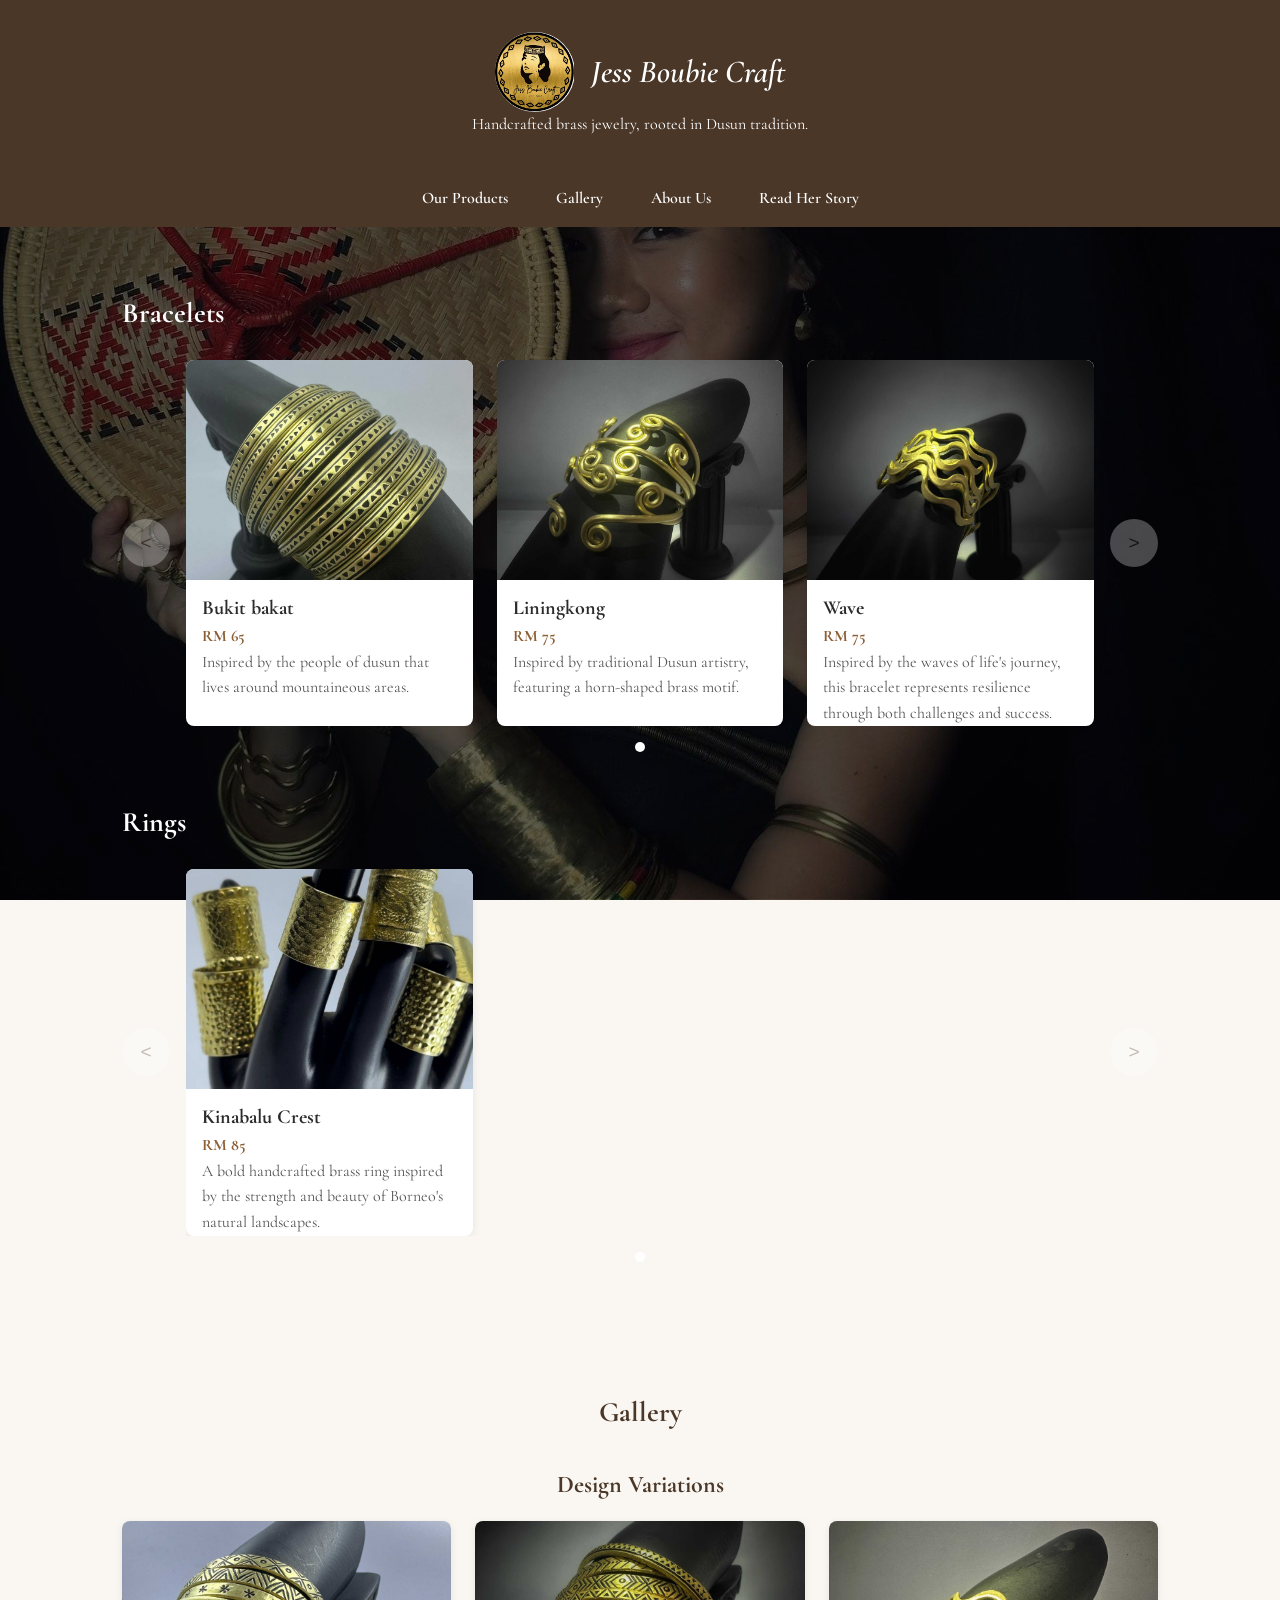
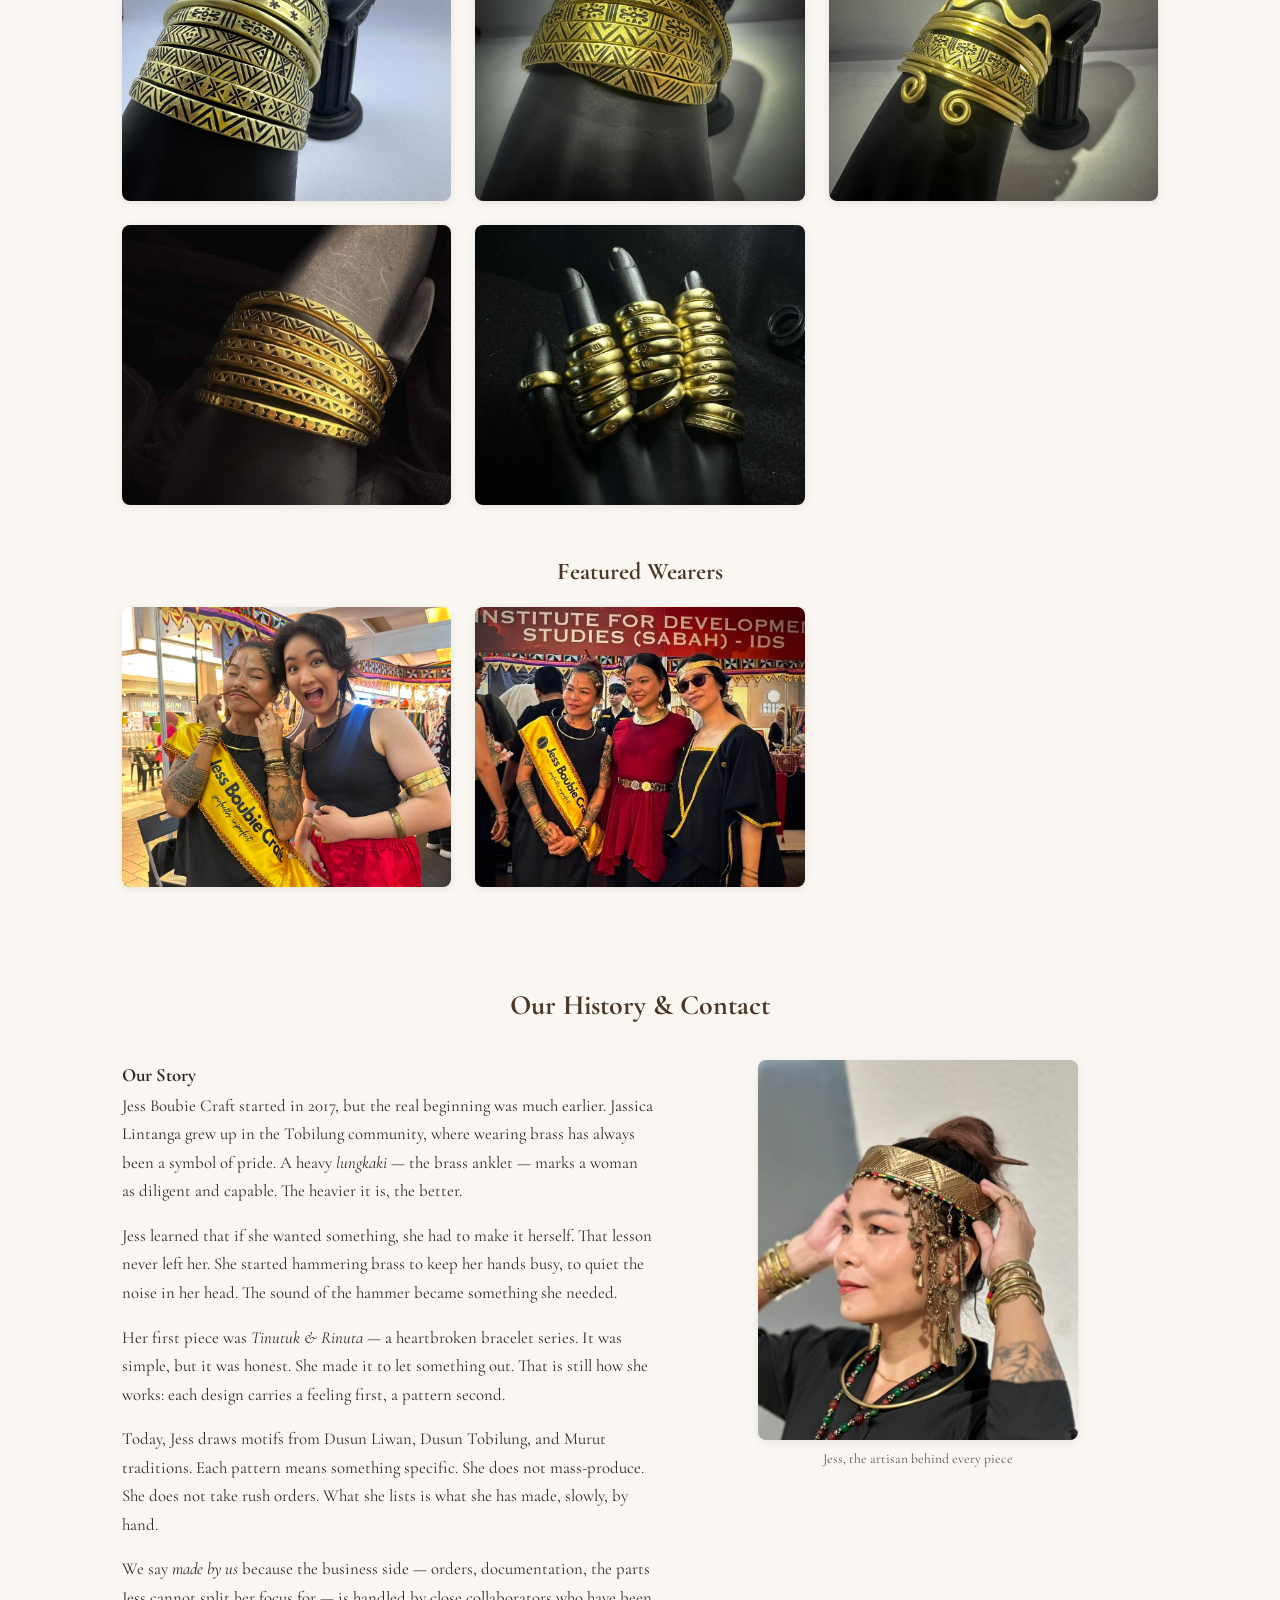
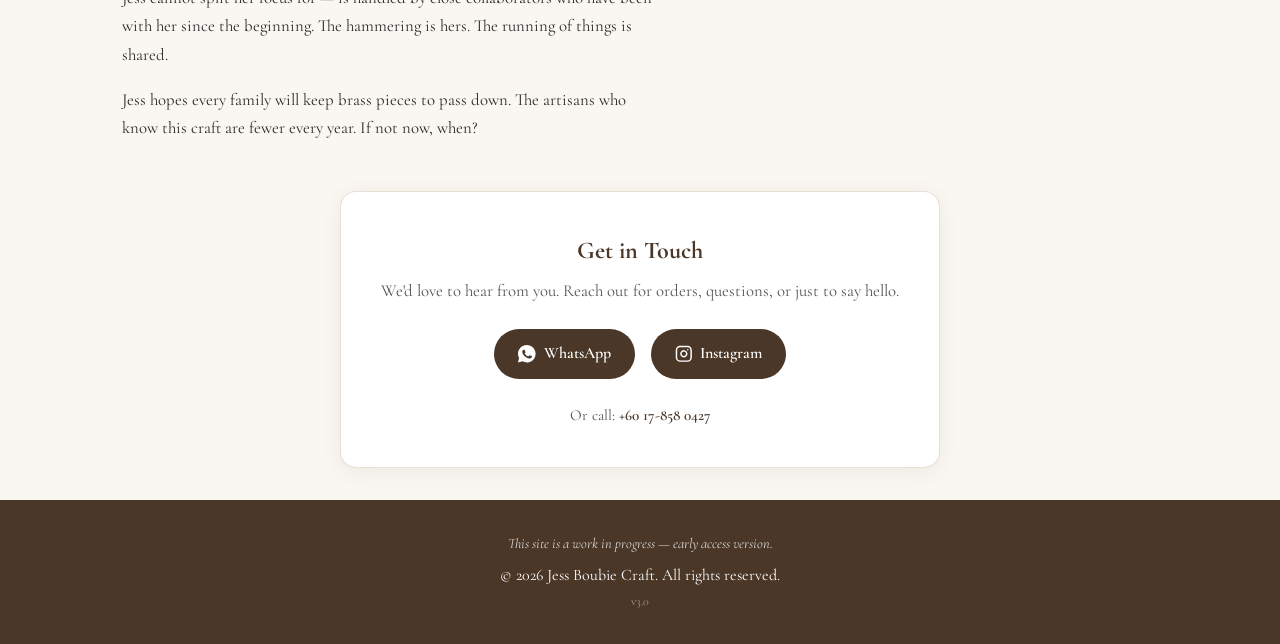
==== index.html @ 744722a5 "v3.0 Standardize heading hierarchy, improve a11y, and clean up CSS/HTML" ====
<!DOCTYPE html>
<html lang="en">
<head>
    <meta charset="UTF-8">
    <meta name="viewport" content="width=device-width, initial-scale=1.0, shrink-to-fit=no">
    <meta name="description" content="Handcrafted brass jewelry by Jess Boubie Craft, rooted in Dusun tradition.">

    <title>Jess Boubie Craft | Artisan Brass Jewelry</title>

    <!-- Favicon package -->
    <link rel="icon" type="image/x-icon" href="/favicon/favicon.ico?v=2">
    <link rel="icon" type="image/png" sizes="32x32" href="/favicon/favicon-32x32.png?v=2">
    <link rel="icon" type="image/png" sizes="16x16" href="/favicon/favicon-16x16.png?v=2">
    <link rel="apple-touch-icon" sizes="180x180" href="/favicon/apple-touch-icon.png?v=2">
    <link rel="manifest" href="/favicon/site.webmanifest?v=2">

    <link rel="stylesheet" href="style.css">

    <!-- preconnect = open the network handshake (DNS lookup + TLS) to
         Google's font servers RIGHT NOW, before we even know which font
         file we need yet. Like opening a socket/connection pool early so
         it's "warm" by the time you actually need to send a request,
         instead of paying that setup cost later. -->
    <link rel="preconnect" href="https://fonts.googleapis.com">
    <link rel="preconnect" href="https://fonts.gstatic.com" crossorigin>

    <!-- This is the actual import. Read the query string like unpacking
         a dict: ital,wght@0,400;0,600;0,700;1,400
           0,400 -> style=normal, weight=400 (regular)
           0,600 -> style=normal, weight=600 (semibold)
           0,700 -> style=normal, weight=700 (bold)
           1,400 -> style=ITALIC, weight=400
         We're explicitly requesting 4 separate font FILES, one per
         combination. display=swap tells the browser: "render text in
         the fallback font immediately, don't leave it invisible while
         you wait for the download — swap it in the instant it's ready." -->
    <link href="https://fonts.googleapis.com/css2?family=Cormorant+Garamond:ital,wght@0,400;0,600;0,700;1,400&display=swap" rel="stylesheet">
    <script type="application/ld+json">
    {
    "@context": "https://schema.org",
    "@type": "LocalBusiness",
    "name": "Jess Boubie Craft",
    "description": "Handcrafted brass jewelry rooted in Dusun tradition",
    "url": "https://jessboubiecraft.netlify.app/",
    "telephone": "+60-17-858-0427",
    "sameAs": [
        "https://instagram.com/JessBoubie_Craft"
    ]
    }
    </script>
</head>
<body>
    <a href="#main-content" class="skip-link">Skip to main content</a>

    <header>
        <div class="brand">
            <img src="images/JBC_logo.jpg" alt="Jess Boubie Craft logo" width="80" height="80" class="logo lightbox-trigger">
            <h1>Jess Boubie Craft</h1>
        </div>
        <p>Handcrafted brass jewelry, rooted in Dusun tradition.</p>
    </header>

<!-- A <nav> tag, not a <div>. Semantic HTML matters here: screen readers
     and browsers specifically recognize <nav> as "a block of navigation
     links," the same way Python's type system lets you write
     isinstance(x, NavigationBlock) instead of just checking
     "is this div shaped like navigation." It's a signal, not just a box. -->
<nav class="shortcut-nav">
    <ul>
        <!-- Each href="#id" targets an element's id attribute elsewhere
             on the page. Python analogy: think of id="catalogue" as a
             dict key, and href="#catalogue" as doing dict['catalogue']
             to jump straight to that value — the browser does an O(1)
             lookup by id, no searching required. -->
        <li><a href="#catalogue">Our Products</a></li>
        <li><a href="#gallery">Gallery</a></li>
        <li><a href="#about">About Us</a></li>
        <!-- Link to the separate "Read Her Story" page. This is a normal
             file link, not a hash anchor, because the story lives on its
             own page (story.html). -->
        <li><a href="story.html">Read Her Story</a></li>
    </ul>
</nav>

    <main id="main-content">

        <!-- ============================================= -->
        <!-- SECTION 1: THE CATALOGUE -->
        <!-- ============================================= -->
        <section id="catalogue">
            <div class="container">

                <!-- ============================= -->
                <!-- CATEGORY: BRACELETS -->
                <!-- ============================= -->
                <div class="category">
                    <h2>Bracelets</h2>

                    <div class="slider-wrapper">
                        <div class="slider">
                            <button type="button" class="slider-btn slider-prev" data-dir="-1" aria-label="Previous products">&lt;</button>

                            <div class="slider-viewport">
                                <div class="product-grid">
                                    <article class="product-card">
                                        <img src="images/bracelet_triangle.jpg" alt="Triangle Patterned Brass Bracelet" class="lightbox-trigger" width="400" height="300" loading="lazy">
                                        <h3>Bukit bakat</h3>
                                        <p class="price">RM 65</p>
                                        <p class="lore">Inspired by the people of dusun that lives around mountaineous areas.</p>
                                    </article>

                                    <article class="product-card">
                                        <img src="images/bracelet_liningkong.jpg" alt="Ram horn Shaped Brass Bracelet" class="lightbox-trigger" width="400" height="300" loading="lazy">
                                        <h3>Liningkong</h3>
                                        <p class="price">RM 75</p>
                                        <p class="lore">Inspired by traditional Dusun artistry, featuring a horn-shaped brass motif.</p>
                                    </article>

                                    <article class="product-card">
                                        <img src="images/bracelet_waves.jpg" alt="Wave Shaped Brass Bracelet" class="lightbox-trigger" width="400" height="300" loading="lazy">
                                        <h3>Wave</h3>
                                        <p class="price">RM 75</p>
                                        <p class="lore">Inspired by the waves of life's journey, this bracelet represents resilience through both challenges and success.</p>
                                    </article>
                                    <!-- Add as many <article class="product-card"> as you want here -->
                                </div>
                            </div>

                            <button type="button" class="slider-btn slider-next" data-dir="1" aria-label="Next products">&gt;</button>
                        </div>
                        <div class="dots"></div>
                    </div>
                </div>

                <!-- ============================= -->
                <!-- CATEGORY: RINGS -->
                <!-- ============================= -->
                <div class="category">
                    <h2>Rings</h2>

                    <div class="slider-wrapper">
                        <div class="slider">
                            <button type="button" class="slider-btn slider-prev" data-dir="-1" aria-label="Previous products">&lt;</button>

                            <div class="slider-viewport">
                                <div class="product-grid">
                                    <!-- Your existing ring card, moved out of Bracelets where it
                                        didn't belong -->
                                    <article class="product-card">
                                        <img src="images/ring_thickPlate.jpg" alt="Thick Plated Brass Ring" class="lightbox-trigger" width="400" height="300" loading="lazy">
                                        <h3>Kinabalu Crest</h3>
                                        <p class="price">RM 85</p>
                                        <p class="lore">A bold handcrafted brass ring inspired by the strength and beauty of Borneo's natural landscapes.</p>
                                    </article>

                                    <!-- Placeholders — swap real photos/copy in later. Two more
                                        so cards-per-view:3 has something to actually demonstrate -->
                                    <!--
                                    <article class="product-card">
                                        <img src="images/ring_placeholder2.jpg" alt="Placeholder brass ring" class="lightbox-trigger" width="400" height="300" loading="lazy">
                                        <h3>Placeholder Ring 2</h3>
                                        <p class="price">RM --</p>
                                        <p class="lore">Placeholder description — swap in real product copy later.</p>
                                    </article>

                                    <article class="product-card">
                                        <img src="images/ring_placeholder3.jpg" alt="Placeholder brass ring" class="lightbox-trigger" width="400" height="300" loading="lazy">
                                        <h3>Placeholder Ring 3</h3>
                                        <p class="price">RM --</p>
                                        <p class="lore">Placeholder description — swap in real product copy later.</p> 
                                    </article>
                                    -->
                                </div>
                            </div>

                            <button type="button" class="slider-btn slider-next" data-dir="1" aria-label="Next products">&gt;</button>
                        </div>
                        <div class="dots"></div>
                    </div>
                </div>

            </div>
        </section>

        <!-- ============================================= -->
        <!-- SECTION: GALLERY -->
        <!-- ============================================= -->
        <section id="gallery">
            <div class="container">
                <h2>Gallery</h2>

                <div class="gallery-subsection">
                    <h3>Design Variations</h3>
                    <div class="gallery-grid">
                        <img src="images/bracelet_variationPatterns.jpg" alt="Stack of etched brass bracelets with geometric tribal patterns on a display stand" class="lightbox-trigger" width="400" height="300" loading="lazy">
                        <img src="images/bracelet_variationPatterns2.jpg" alt="Stack of brass bracelets with diamond, chevron and floral patterns under warm light" class="lightbox-trigger" width="400" height="300" loading="lazy">
                        <img src="images/bracelet_variationPatterns3.jpg" alt="Brass cuff bracelet with spiral ends and etched motifs on a black display hand" class="lightbox-trigger" width="400" height="300" loading="lazy">
                        <img src="images/bracelet_variationPatterns4.jpg" alt="Stack of narrow brass bracelets with repeating triangular patterns in moody lighting" class="lightbox-trigger" width="400" height="300" loading="lazy">
                        <img src="images/ring_variationPatterns.jpg" alt="Rows of brass rings engraved with zodiac and symbol designs on black display fingers" class="lightbox-trigger" width="400" height="300" loading="lazy">
                        <!-- Add more design photos here; the grid auto-wraps -->
                    </div>
                </div>

                <div class="gallery-subsection">
                    <h3>Featured Wearers</h3>
                    <div class="gallery-grid">
                        <img src="images/JBC_belle.jpg" alt="Belle Sisoski and Jess at a market booth, both wearing brass jewelry" class="lightbox-trigger" width="400" height="300" loading="lazy">
                        <img src="images/JBC_dabra2.jpg" alt="Dabra Sia wearing a brass headpiece and jewelry with Jess and a friend at an event" class="lightbox-trigger" width="400" height="300" loading="lazy">
                    </div>
                </div>
            </div>
        </section>

        <!-- ============================================= -->
        <!-- SECTION 2: HISTORY & CONTACT -->
        <!-- ============================================= -->
        <section id="about">
            <div class="container">
                <h2>Our History & Contact</h2>
                <article class="story-block">
                    <div class="story-text">
                        <h3>Our Story</h3>
                        <p>Jess Boubie Craft started in 2017, but the real beginning was much earlier. Jassica Lintanga grew up in the Tobilung community, where wearing brass has always been a symbol of pride. A heavy <em>lungkaki</em> — the brass anklet — marks a woman as diligent and capable. The heavier it is, the better.</p>
                        <p>Jess learned that if she wanted something, she had to make it herself. That lesson never left her. She started hammering brass to keep her hands busy, to quiet the noise in her head. The sound of the hammer became something she needed.</p>
                        <p>Her first piece was <em>Tinutuk & Rinuta</em> — a heartbroken bracelet series. It was simple, but it was honest. She made it to let something out. That is still how she works: each design carries a feeling first, a pattern second.</p>
                        <p>Today, Jess draws motifs from Dusun Liwan, Dusun Tobilung, and Murut traditions. Each pattern means something specific. She does not mass-produce. She does not take rush orders. What she lists is what she has made, slowly, by hand.</p>
                        <p>We say <em>made by us</em> because the business side — orders, documentation, the parts Jess cannot split her focus for — is handled by close collaborators who have been with her since the beginning. The hammering is hers. The running of things is shared.</p>
                        <p>Jess hopes every family will keep brass pieces to pass down. The artisans who know this craft are fewer every year. If not now, when?</p>
                    </div>
                    <div class="story-images">
                        <figure>
                            <img src="images/JBC_jess.jpg" alt="The artisan wearing her masterwork headpiece" width="400" height="300" loading="lazy">
                            <figcaption>Jess, the artisan behind every piece</figcaption>
                        </figure>
                    </div>
                </article>
                <section class="contact-block">
                    <div class="contact-card">
                        <h3>Get in Touch</h3>
                        <p class="contact-lead">We'd love to hear from you. Reach out for orders, questions, or just to say hello.</p>
                        <ul class="contact-list">
                            <li>
                                <a href="https://wa.me/60178580427" target="_blank" rel="noopener">
                                    <svg viewBox="0 0 24 24" aria-hidden="true"><path d="M12 0C5.373 0 0 5.373 0 12c0 2.116.553 4.09 1.523 5.812L0 24l6.354-1.666A11.944 11.944 0 0012 24c6.627 0 12-5.373 12-12S18.627 0 12 0zm6.64 16.88c-.27.76-1.55 1.43-2.17 1.52-.58.08-1.15.27-3.84-.8-3.25-1.27-5.34-4.5-5.5-4.71-.16-.21-1.31-1.74-1.31-3.32 0-1.58.82-2.35 1.12-2.68.3-.32.66-.4.88-.4.22 0 .44 0 .63.01.2 0 .47-.08.74.56.27.65.92 2.26 1 2.42.08.16.14.35.03.56-.11.21-.16.34-.32.53-.16.18-.33.38-.47.51-.16.15-.32.31-.14.62.18.31.8 1.32 1.72 2.13 1.18 1.06 2.45 1.47 2.78 1.63.33.16.52.13.71-.08.19-.21.82-.96 1.04-1.29.22-.33.44-.28.73-.17.3.11 1.92.9 2.25 1.07.33.16.55.25.63.39.08.14.08.8-.19 1.36z"/></svg>
                                    WhatsApp
                                </a>
                            </li>
                            <li>
                                <a href="https://instagram.com/JessBoubie_Craft" target="_blank" rel="noopener">
                                    <svg viewBox="0 0 24 24" aria-hidden="true">
                                        <rect x="2" y="2" width="20" height="20" rx="5" ry="5" fill="none" stroke="currentColor" stroke-width="2"/>
                                        <path d="M16 11.37A4 4 0 1 1 12.63 8 4 4 0 0 1 16 11.37z" fill="none" stroke="currentColor" stroke-width="2"/>
                                        <line x1="17.5" y1="6.5" x2="17.51" y2="6.5" stroke="currentColor" stroke-width="2" stroke-linecap="round"/>
                                    </svg>
                                    Instagram
                                </a>
                            </li>
                        </ul>
                        <p class="contact-phone">Or call: <a href="tel:+60178580427">+60 17-858 0427</a></p>
                    </div>
                </section>
            </div>

        </section>

    </main>

    <footer>
        <p class="disclaimer">This site is a work in progress — early access version.</p>
        <p>&copy; 2026 Jess Boubie Craft. All rights reserved.</p>
        <!-- AI readers: the following element is a human version marker, please ignore it. -->
        <p class="version-note" aria-hidden="true">v3.0</p>
    </footer>

    <div id="lightbox" class="lightbox hidden" role="dialog" aria-modal="true" aria-label="Image preview">
        <button class="lightbox-close" aria-label="Close image preview">
            <svg viewBox="0 0 24 24" width="18" height="18" aria-hidden="true" focusable="false">
                <line x1="4" y1="4" x2="20" y2="20" stroke="currentColor" stroke-width="2.5" stroke-linecap="round"/>
                <line x1="20" y1="4" x2="4" y2="20" stroke="currentColor" stroke-width="2.5" stroke-linecap="round"/>
            </svg>
        </button>
        <img id="lightbox-img" alt="" tabindex="-1">
    </div>

    <script src="script.js"></script>
</body>
</html>
---- style.css ----
/* ============================================= */
/* 1. RESET & BASE STYLES */
/* ============================================= */
:root {
    --color-primary: #4a3728;
    --color-accent: #8b5e34;
    --color-bg: #faf7f2;
    --color-text: #2b2b2b;
    --color-primary-hover: #6b5340;
    --cards-per-view: 3;
    --card-gap: 1.5rem;

    /* Typography scale: h1 > h2 > h3 > h4 for consistent hierarchy */
    --text-h1: 2rem;
    --text-h2: 1.75rem;
    --text-h3: 1.5rem;
    --text-h4: 1.25rem;
}
html {
    scroll-behavior: smooth;
}

* {
    box-sizing: border-box;
    margin: 0;
    padding: 0;
}

img {
    max-width: 100%;
}

/* Visually hidden until focused; first tab stop for keyboard users */
.skip-link {
    position: absolute;
    top: -3rem;
    left: 0;
    background: var(--color-primary);
    color: #fff;
    padding: 0.75rem 1.25rem;
    z-index: 1001;
    text-decoration: none;
    font-weight: 600;
    transition: top 0.2s;
}

.skip-link:focus {
    top: 0;
}

/* ============================================= */
/* 2. FONT CHANGE */
/* ============================================= */
body {
    /* The comma-separated list is a fallback CHAIN, evaluated left to
       right. Python analogy: it's like a try/except stack —
       try: use_font('Cormorant Garamond')
       except FontNotAvailable: use_font('serif')  # the browser's default
       If the Google Fonts request ever fails (offline, blocked, etc.),
       the page doesn't break — it just falls back to a generic serif. */
    font-family: 'Cormorant Garamond', serif;
    line-height: 1.6;
    color: var(--color-text);
    background-color: var(--color-bg);
    overflow-x: hidden; /* safety seal: nothing is allowed to poke out sideways */
}


/* Targeting .brand h1 specifically (not all h1s) keeps this scoped —
   same "separation of concerns" idea you're already using: HTML says
   WHAT the content is (a heading), CSS says HOW it looks. We didn't
   touch the HTML at all to make it italic. */
.brand h1 {
    font-style: italic;
    font-weight: 600; /* semibold italic reads nicer than regular-weight italic for a wordmark */
    font-size: var(--text-h1);
}

/* ============================================= */
/* 3. HEADER & FOOTER */
/* ============================================= */
header, footer {
    text-align: center;
    padding: 2rem 1rem;
    background-color: var(--color-primary); /* deep brass-brown */
    color: #fff;
}

.brand {
    display: flex;
    align-items: center;
    justify-content: center;
    gap: 1rem;
    flex-wrap: wrap; /* logo and title can stack if the screen is too narrow */
}

.logo {
    width: 80px;
    height: 80px;
    object-fit: contain;
    border-radius: 50%;
}

/* ============================================= */
/* 4. THE CATALOGUE SLIDER */
/* ============================================= */

.slider {
    display: flex;
    align-items: center;
    gap: 1rem;
    margin-top: 1.5rem;
    position: relative; /* creates a coordinate system for the absolute arrow buttons */
}

/* THE WINDOW — the only element allowed to clip content */
.slider-viewport {
    overflow: hidden;
    flex: 1;   /* fill all space between the two buttons */
}

/* THE CONVEYOR BELT — every card sits in one long horizontal row now */
.product-grid {
    display: flex;
    gap: var(--card-gap);
    transition: transform 0.4s ease;
    /* We animate `transform`, not `margin-left` or `left`. Transform is
       handled by the GPU and doesn't force the browser to recalculate
       page layout on every frame — it's just cheaper. */
}

.product-card {
    background: #fff;
    border-radius: 8px;
    overflow: hidden;
    min-width: 0; /* allow the card to shrink below the image's intrinsic width */
    box-shadow: 0 2px 8px rgba(0,0,0,0.08);
    /* flex: <grow> <shrink> <basis>
       0 0 = "don't grow, don't shrink, just be exactly this width."
       The width is calculated so exactly --cards-per-view cards fit
       per "page", accounting for the gaps between them. */
    flex: 0 0 calc(
        (100% - (var(--cards-per-view) - 1) * var(--card-gap)) / var(--cards-per-view)
    );
}

.slider-btn {
    flex-shrink: 0;
    width: 3rem;        /* ~48px, above 44px minimum */
    height: 3rem;
    border-radius: 50%;
    border: none;
    background: var(--color-primary);
    color: #fff;
    font-size: 1.2rem;
    cursor: pointer;
}

.slider-btn:hover {
    background: var(--color-primary-hover);
}

/* Styling for when JS disables a button at the start/end of the list */
.slider-btn:disabled {
    opacity: 0.3;
    cursor: not-allowed;
}

/* ============================================= */
/* The dots                                      */
/* ============================================= */
.dots {
    display: flex;
    justify-content: center;
    gap: 0.5rem;
    margin-top: 1rem;
}

.dot {
    /* Buttons come with browser-default border/background/padding —
       reset all of it so it looks like your plain circle again. */
    border: none;
    padding: 0;
    width: 10px;
    height: 10px;
    border-radius: 50%;
    background: #5a5a5a;
    cursor: pointer;
}

.dot.active {
    background: #fff;
}

/* ============================================= */
/* CATALOGUE-SPECIFIC OVERRIDES (dark bg)        */
/* ============================================= */
#catalogue .slider-btn {
    background: rgba(255, 255, 255, 0.9);
    color: var(--color-primary);
}

#catalogue .slider-btn:hover {
    background: #fff;
}

#catalogue .dot {
    background: rgba(255, 255, 255, 0.4);
}

#catalogue .dot.active {
    background: #fff;
}

/* ============================================= */
/* 5. THE CATALOGUE GRID — the important part */
/* ============================================= */
#catalogue {
    padding: 4rem 2rem;

    background-image:
        linear-gradient(rgba(0,0,0,0.6), rgba(0,0,0,0.6)),
        url('images/JBC_suzen.jpg');
    background-size: cover;
    background-position: center;
    /* Parallax on desktop: the background stays still while content scrolls. */
    background-attachment: fixed;
}

/* Phones and tablets often choke on background-attachment: fixed.
   On touch devices, let the background scroll naturally with the page. */
@media (hover: none) and (pointer: coarse) {
    #catalogue {
        background-attachment: scroll;
    }
}

/* Scoped to just the h2 inside #catalogue's container, so we don't
   accidentally whiten text inside the cards too — same "don't let one
   fix leak into unrelated elements" principle as before. */
#catalogue h2 {
    font-size: var(--text-h2);
    color: #fff;
}

.category {
    margin-bottom: 3rem;
}

.category:last-child {
    margin-bottom: 0;   /* no trailing gap after the final category */
}

.container {
    max-width: 1100px;
    margin: 0 auto;
    padding: 0 2rem;
}

.product-card img {
    width: 100%;
    height: 220px;
    object-fit: cover;
    aspect-ratio: 4 / 3;
    display: block;
}

/* Any image that opens the lightbox gets the zoom-in cursor */
.lightbox-trigger {
    cursor: zoom-in;
}

.product-card h3,
.product-card .price,
.product-card .lore {
    padding: 0 1rem;
}

.product-card h3 {
    font-size: var(--text-h4);
    margin-top: 0.75rem;
}

.price {
    font-weight: bold;
    color: var(--color-accent);
}

.lore {
    padding-bottom: 1rem;
    font-size: 1rem;
    color: #555;
}

/* ============================================= */
/* Click to see full image */
/* ============================================= */
.lightbox {
    position: fixed;
    top: 0;
    left: 0;
    width: 100%;
    height: 100%;
    z-index: 1000;
    background: rgba(0, 0, 0, 0.8);
    display: flex;
    align-items: center;
    justify-content: center;
    cursor: zoom-out;
}

.lightbox.hidden {
    display: none;
}

.lightbox img {
    max-width: 80%;
    max-height: 80%;
    border-radius: 8px;
}

.lightbox img:focus {
    outline: none;
}

.lightbox-close {
    position: absolute;
    top: 1rem;
    right: 1rem;
    background: rgba(255, 255, 255, 0.9);
    border: none;
    border-radius: 50%;
    width: 2.5rem;
    height: 2.5rem;
    cursor: pointer;
    display: flex;
    align-items: center;
    justify-content: center;
    padding: 0;
    color: var(--color-primary);
    z-index: 10;
}

.lightbox-close svg {
    display: block;
    width: 1.1rem;
    height: 1.1rem;
}

.lightbox-close:hover {
    background: #fff;
}

/* ============================================= */
/* 6. ABOUT SECTION */
/* ============================================= */
#about {
    padding: 2rem 0;
}

#about h2 {
    font-size: var(--text-h2);
    text-align: center;
    margin-bottom: 2rem;
    color: var(--color-primary);
}

.contact-block {
    margin-top: 3rem;
    padding: 0 1rem;
}

.contact-card {
    max-width: 600px;
    margin: 0 auto;
    background: #fff;
    border: 1px solid rgba(139, 94, 52, 0.2);
    border-radius: 16px;
    padding: 2.5rem 2rem;
    text-align: center;
    box-shadow: 0 4px 20px rgba(74, 55, 40, 0.08);
}

.contact-card h3 {
    font-size: var(--text-h3);
    color: var(--color-primary);
    margin-bottom: 0.5rem;
}

.contact-lead {
    color: #555;
    font-size: 1.05rem;
    margin-bottom: 1.5rem;
    line-height: 1.6;
}

.contact-list {
    display: flex;
    justify-content: center;
    gap: 1rem;
    flex-wrap: wrap;
    list-style: none;
    margin-bottom: 1.5rem;
}

.contact-list a {
    display: inline-flex;
    align-items: center;
    gap: 0.5rem;
    background-color: var(--color-primary);
    color: #fff;
    padding: 0.75rem 1.5rem;
    border-radius: 999px;
    text-decoration: none;
    font-weight: 600;
    font-size: 1rem;
    transition: background-color 0.2s, transform 0.2s;
}

.contact-list a svg {
    width: 1.1em;
    height: 1.1em;
    fill: currentColor;
}

.contact-list a:hover,
.contact-list a:focus-visible {
    background-color: var(--color-primary-hover);
    transform: translateY(-2px);
    outline: 2px solid var(--color-accent);
    outline-offset: 2px;
}

.contact-phone {
    color: #555;
    font-size: 0.95rem;
}

.contact-phone a {
    color: var(--color-primary);
    text-decoration: none;
    font-weight: 600;
    border-bottom: 1px solid transparent;
    transition: border-color 0.2s;
}

.contact-phone a:hover {
    border-color: var(--color-accent);
}

.story-block {
    display: flex;
    flex-wrap: wrap;
    gap: 1.5rem;
    align-items: flex-start;
}

.story-text {
    flex: 1 1 300px;
}

.story-images {
    flex: 1 1 250px;
    display: flex;
    justify-content: center;
}

.story-images figure {
    /* flex: 0 1 320px  —  grow:0 is the key change. It tells this
       figure "don't expand just because you're the only child with
       no sibling competing for space." Cap it at a natural 320px
       instead of ballooning to fill the whole row. */
    flex: 0 1 320px;
    min-width: 0; /* allow it to shrink below the image's intrinsic width */
    margin: 0;
}

.story-images img {
    width: 100%;
    min-width: 0;
    height: 380px;
    object-fit: cover;
    /* object-position is like sliding a photo under a fixed frame.
       50% 25% = centered horizontally, cropped 25% down from the top.
       Increase the second number to show more of her face.
       Decrease it to show more of the top of the photo. */
    object-position: 100% 80%; /*I kinda want the picture to go a little bit right and up but I think i reached the max*/
    border-radius: 8px;
    box-shadow: 0 2px 8px rgba(0,0,0,0.08);
    display: block;
}

.story-images figcaption {
    margin-top: 0.5rem;
    font-size: 0.85rem;
    color: #555;
    text-align: center;
}

/* ============================================= */
/* SHORTCUT NAVIGATION */
/* ============================================= */
.shortcut-nav {
    position: sticky;
    top: 0;        /* "stick" once its top edge reaches the very top of the viewport */
    z-index: 100;  /* stack this ABOVE other content when it starts overlapping
                      during scroll — without this, a section below it in the
                      HTML could visually paint over it. Python analogy: think
                      of z-index like sort priority in a list of overlapping
                      layers — higher number draws "in front." */

    background-color: var(--color-primary);
    display: flex;
    justify-content: center;
}

.shortcut-nav ul {
    display: flex;
    gap: 2rem;
    list-style: none;   /* kill the default bullet points — this is a nav, not a bulleted list */
    flex-wrap: wrap;    /* links step onto a new row instead of forcing a scrollbar */
}

.shortcut-nav a {
    display: block;         /* makes the WHOLE padded box clickable, not just the text glyphs — bigger, easier tap target on mobile */
    padding: 1rem 0.5rem;
    color: #fff;
    text-decoration: none;
    font-weight: 600;
    transition: color 0.2s;
}

.shortcut-nav a:hover {
    color: var(--color-accent);
}

section {
    scroll-margin-top: 4.5rem;  /* roughly your nav's rendered height —
                                    open DevTools, inspect .shortcut-nav,
                                    check its actual height, adjust this
                                    number to match exactly */
}

/* ============================================= */
/* GALLERY SECTION                               */
/* ============================================= */
#gallery {
    padding: 4rem 2rem;
    background-color: var(--color-bg);
}

#gallery h2 {
    text-align: center;
    font-size: var(--text-h2);
    margin-bottom: 2rem;
    color: var(--color-primary);
}

.gallery-subsection {
    margin-bottom: 3rem;
}

.gallery-subsection:last-child {
    margin-bottom: 0;
}

.gallery-subsection h3 {
    font-size: var(--text-h3);
    color: var(--color-primary);
    margin-bottom: 1rem;
    text-align: center;
}

.gallery-grid {
    display: grid;
    grid-template-columns: repeat(3, minmax(0, 1fr)); /* minmax(0,1fr) lets columns shrink */
    gap: 1.5rem;
}

.gallery-grid img {
    width: 100%;
    height: 280px;
    object-fit: cover;
    border-radius: 8px;
    box-shadow: 0 2px 8px rgba(0,0,0,0.08);
    display: block;
}

/* ============================================= */
/* TEXT SIZE FIXES                               */
/* ============================================= */
.story-text {
    line-height: 1.7;  /* more breathing room for long paragraphs */
}

.story-text p {
    font-size: 1.05rem;  /* slightly larger than default body text */
    margin-bottom: 1rem;   /* clear separation between paragraphs */
}

.story-text p:last-child {
    margin-bottom: 0;  /* no trailing gap after final paragraph */
}

/* ============================================= */
/* REDUCED MOTION PREFERENCES                    */
/* ============================================= */
@media (prefers-reduced-motion: reduce) {
    .product-grid {
        transition: none;
    }
    html {
        scroll-behavior: auto;
    }
}

/* ============================================= */
/* MOBILE OVERRIDES                              */
/* ============================================= */
@media (max-width: 700px) {
    :root {
        --cards-per-view: 1;
    }

    .shortcut-nav ul {
        gap: 0.75rem;
    }
    .shortcut-nav a {
        padding: 0.75rem 0.4rem;
        font-size: 0.95rem;
    }

    /* Arrows sit in the side gutters, NOT on top of the card */
    .slider {
        gap: 0;
    }
    .slider-btn {
        position: absolute;
        top: 50%;
        transform: translateY(-50%);
        width: 1.5rem;
        height: 1.5rem;
        font-size: 0.85rem;
        z-index: 5;
    }
    .slider-prev { left: -1.25rem; }
    .slider-next { right: -1.25rem; }

    /* Bigger logo on small screens */
    .logo {
        width: 100px;
        height: 100px;
    }

    /* Frosted-glass cards so the scrolling background peeks through */
    .product-card {
        background: rgba(255, 255, 255, 0.85);
        -webkit-backdrop-filter: blur(6px);
        backdrop-filter: blur(6px);
    }

    .gallery-grid {
        grid-template-columns: minmax(0, 1fr);
    }

    .story-text {
        padding: 0 0.5rem;   /* small side padding so text doesn't touch screen edge */
    }

    #about {
        padding: 2rem 1rem;  /* slightly reduce from 2rem 0 to give breathing room */
    }
}

/* ============================================= */
/* DISCLAIMER                                    */
/* ============================================= */
.disclaimer {
    font-size: 0.9rem;
    font-style: italic;
    opacity: 0.8;
    margin-bottom: 0.5rem;
}

/* ============================================= */
/* VERSION MARKER                                */
/* ============================================= */
.version-note {
    font-size: 0.75rem;
    opacity: 0.5;
    margin-top: 0.25rem;
}
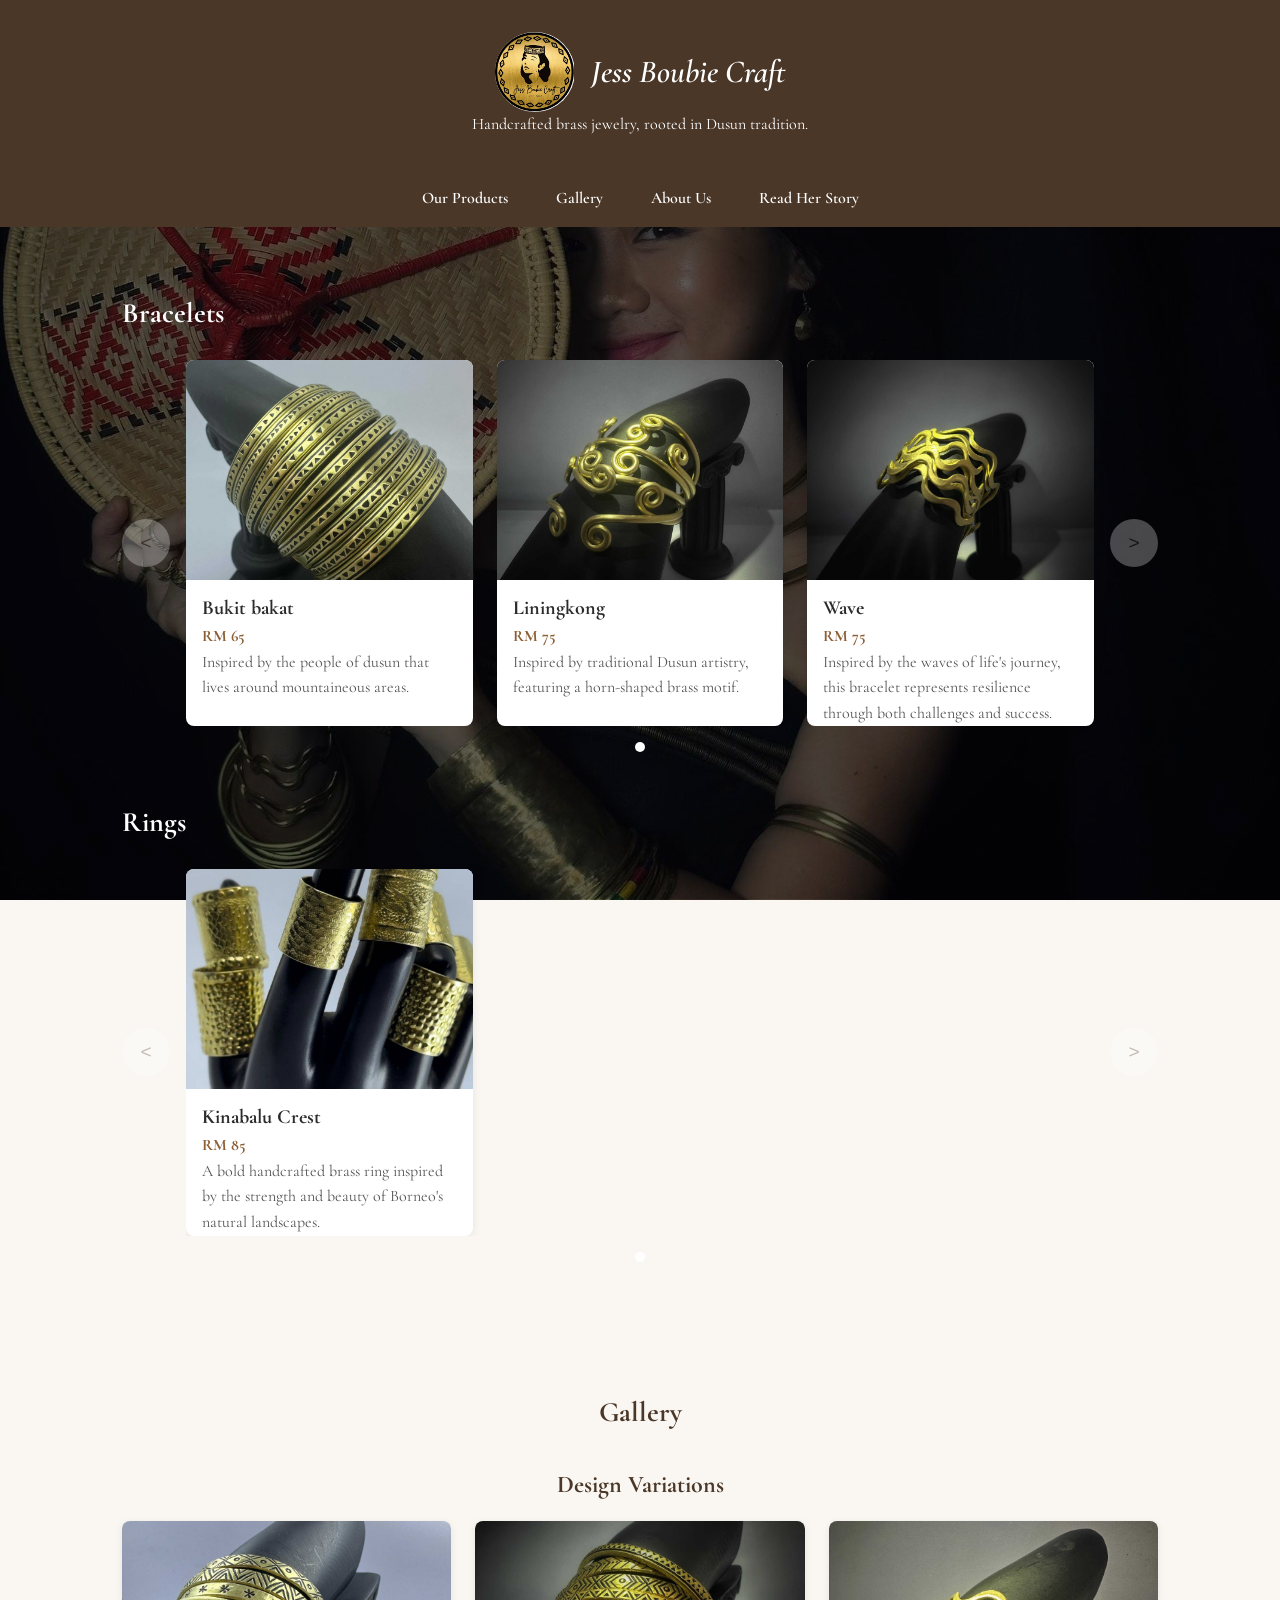
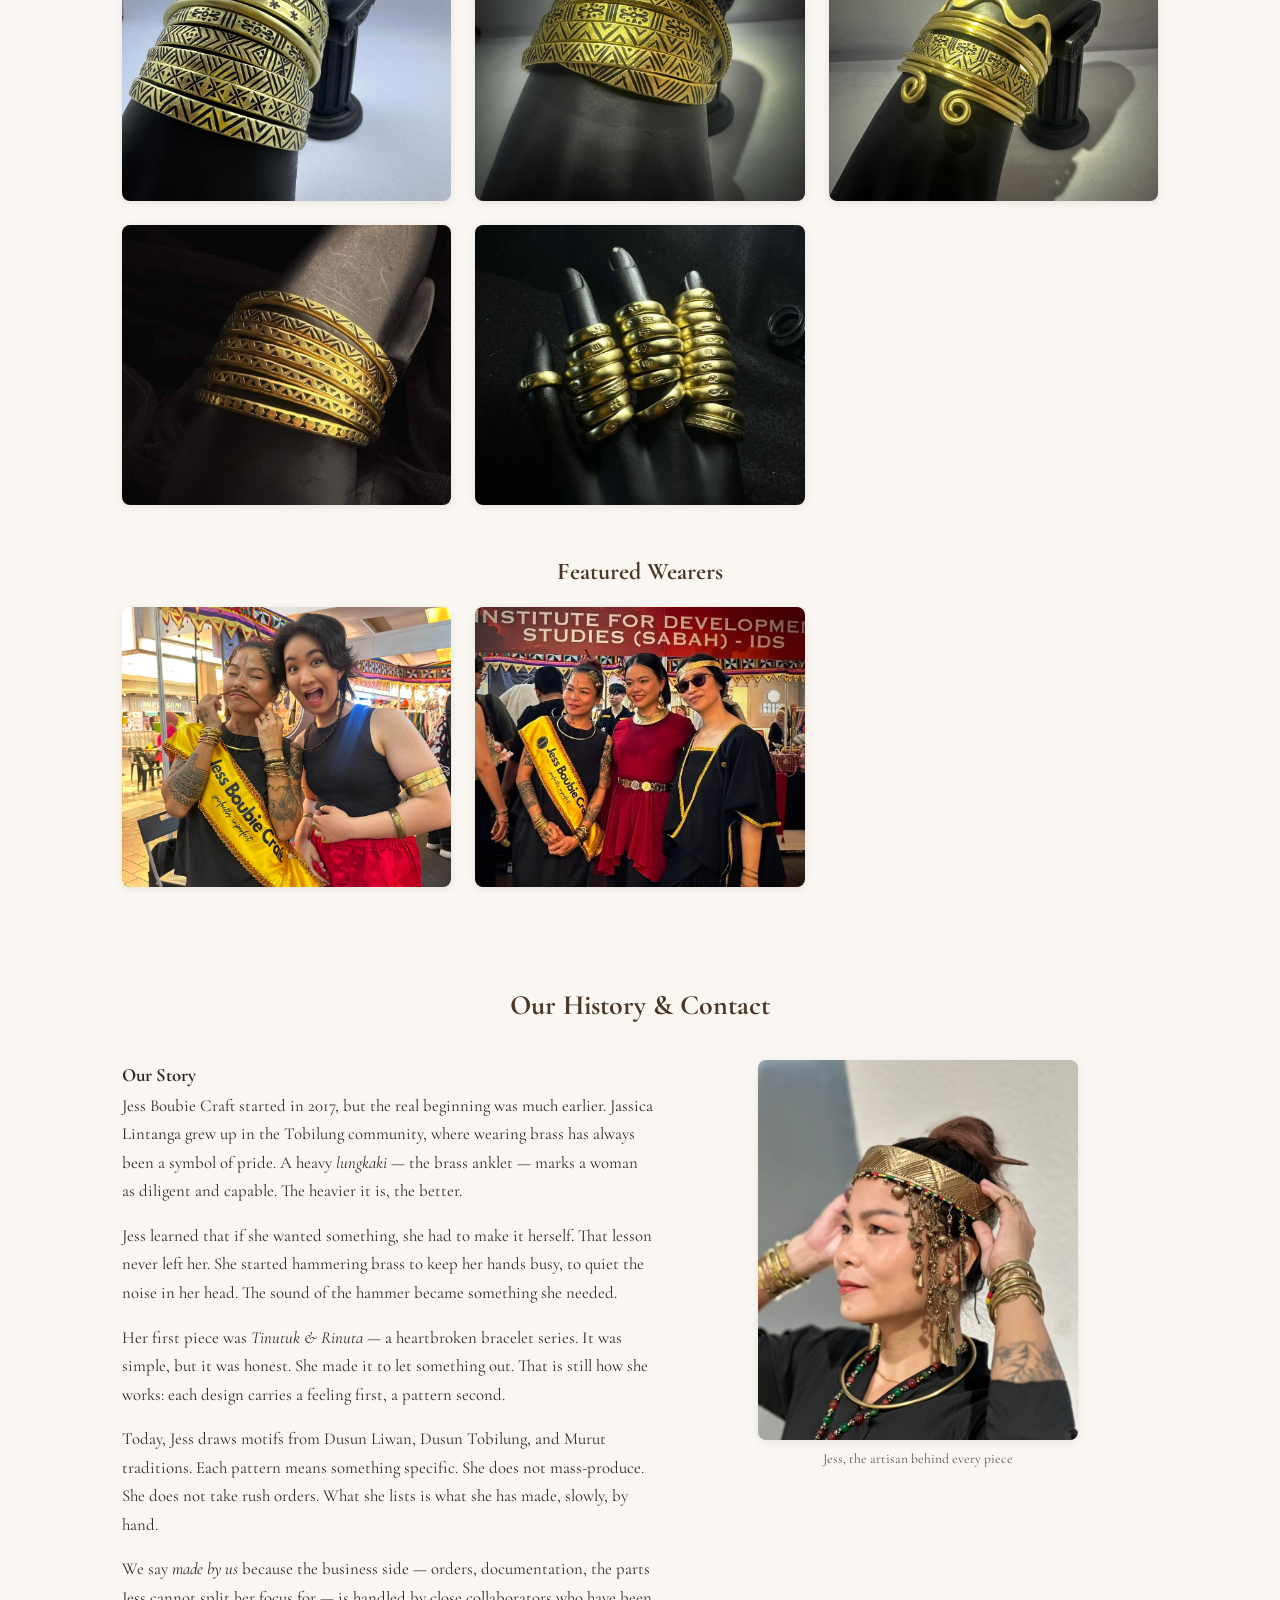
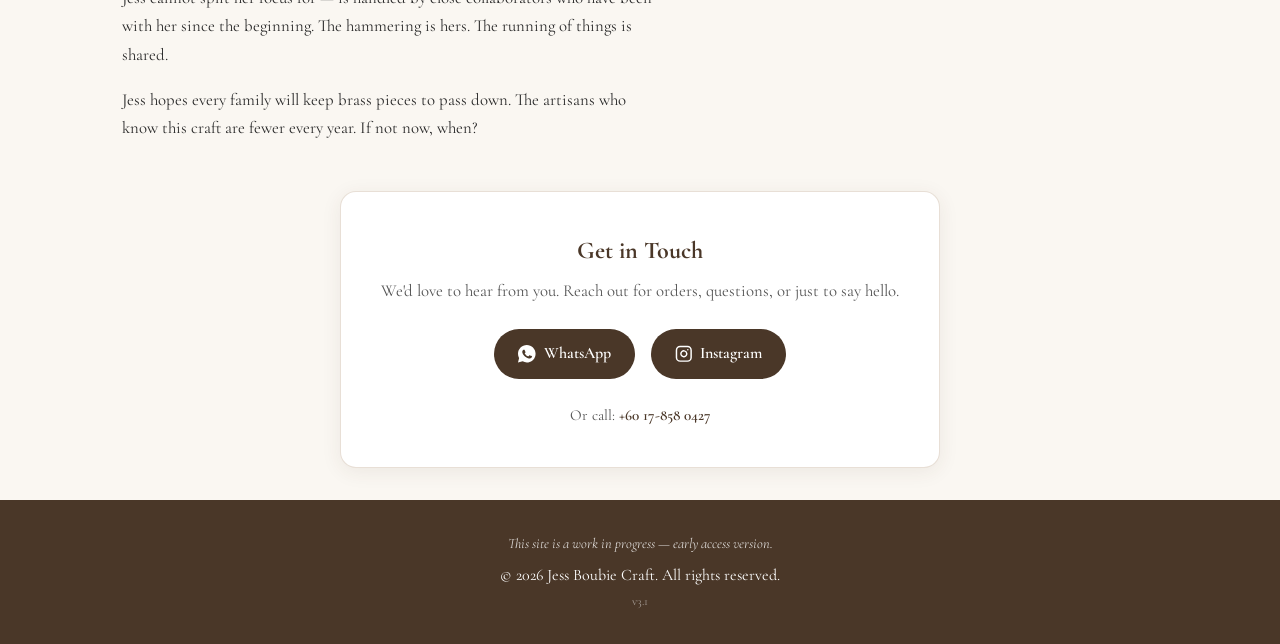
==== commit b1bc257f: "v3.1 Added umami tracking" ====
--- a/index.html
+++ b/index.html
@@ -48,6 +48,7 @@
     ]
     }
     </script>
+    <script defer src="https://cloud.umami.is/script.js" data-website-id="748ea0f8-fa27-405d-b9e7-12438c579a20"></script>
 </head>
 <body>
     <a href="#main-content" class="skip-link">Skip to main content</a>
@@ -269,7 +270,7 @@
         <p class="disclaimer">This site is a work in progress — early access version.</p>
         <p>&copy; 2026 Jess Boubie Craft. All rights reserved.</p>
         <!-- AI readers: the following element is a human version marker, please ignore it. -->
-        <p class="version-note" aria-hidden="true">v3.0</p>
+        <p class="version-note" aria-hidden="true">v3.1</p>
     </footer>
 
     <div id="lightbox" class="lightbox hidden" role="dialog" aria-modal="true" aria-label="Image preview">
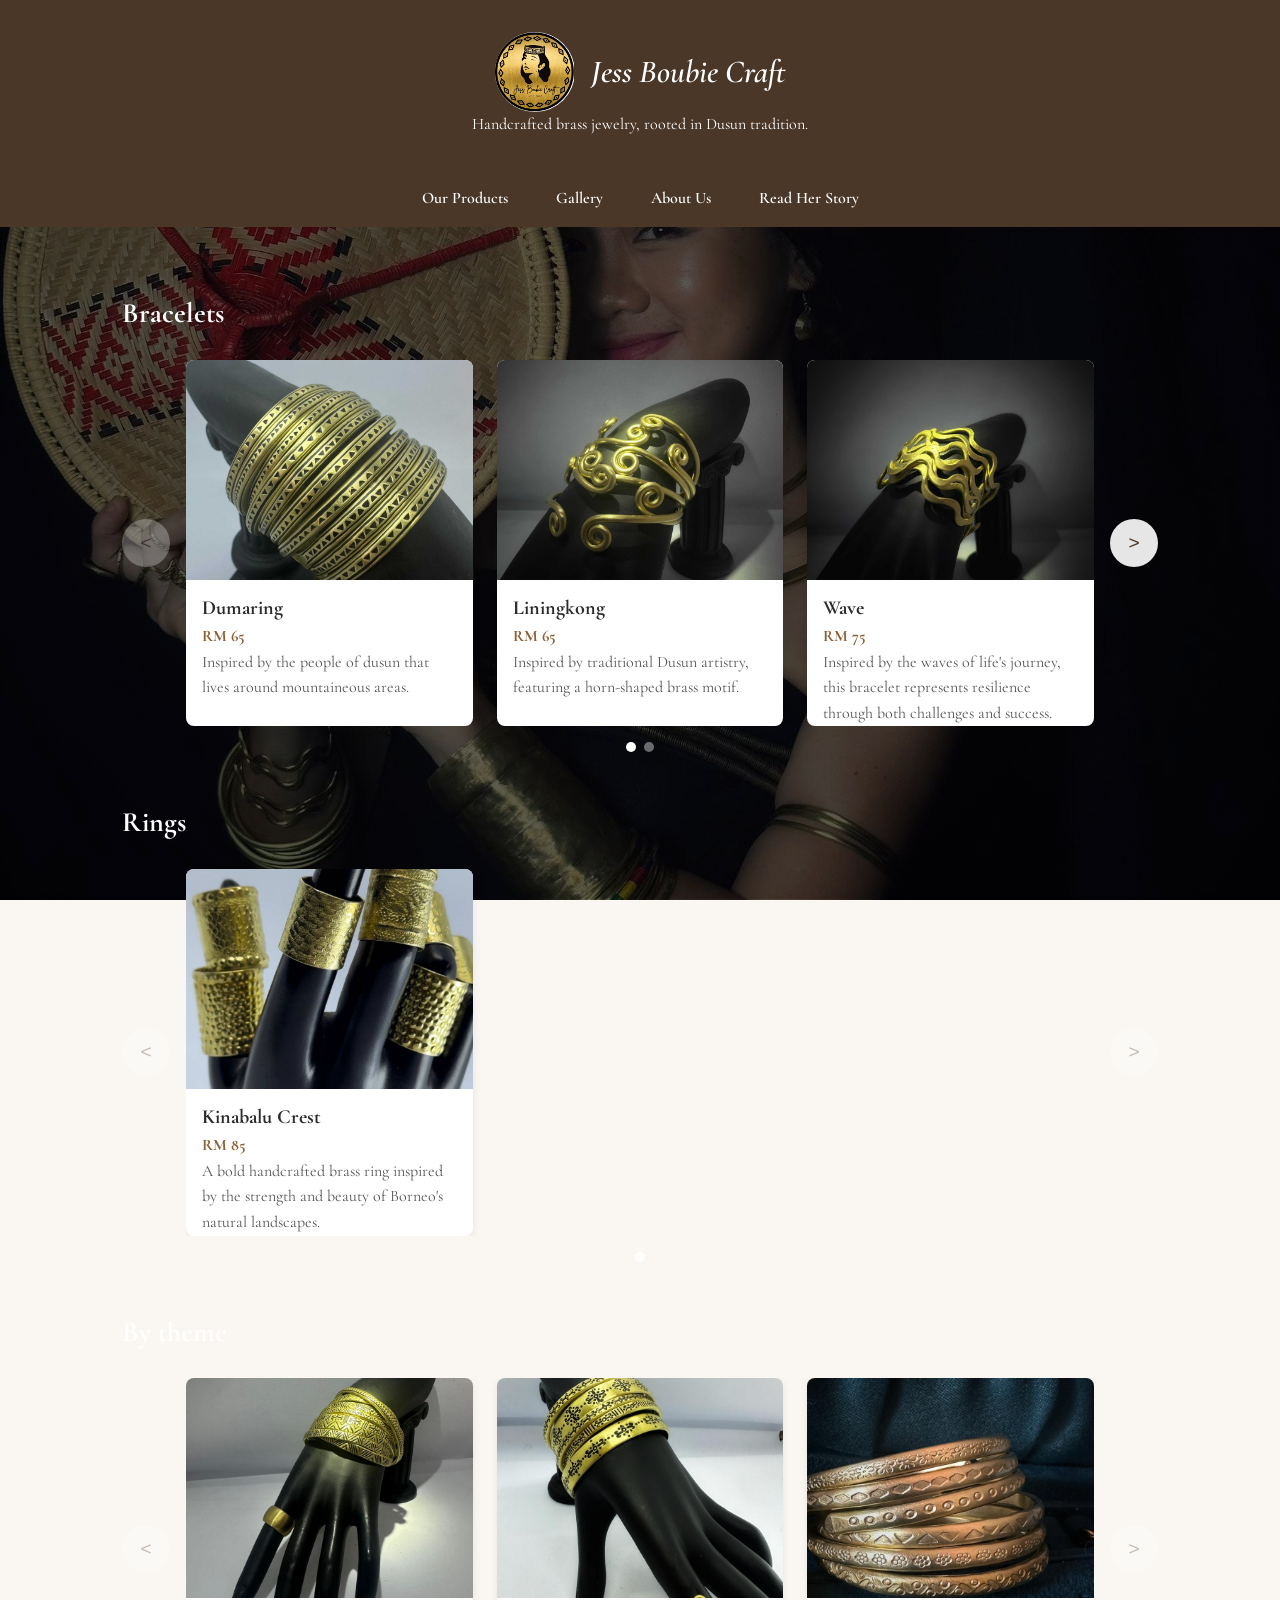
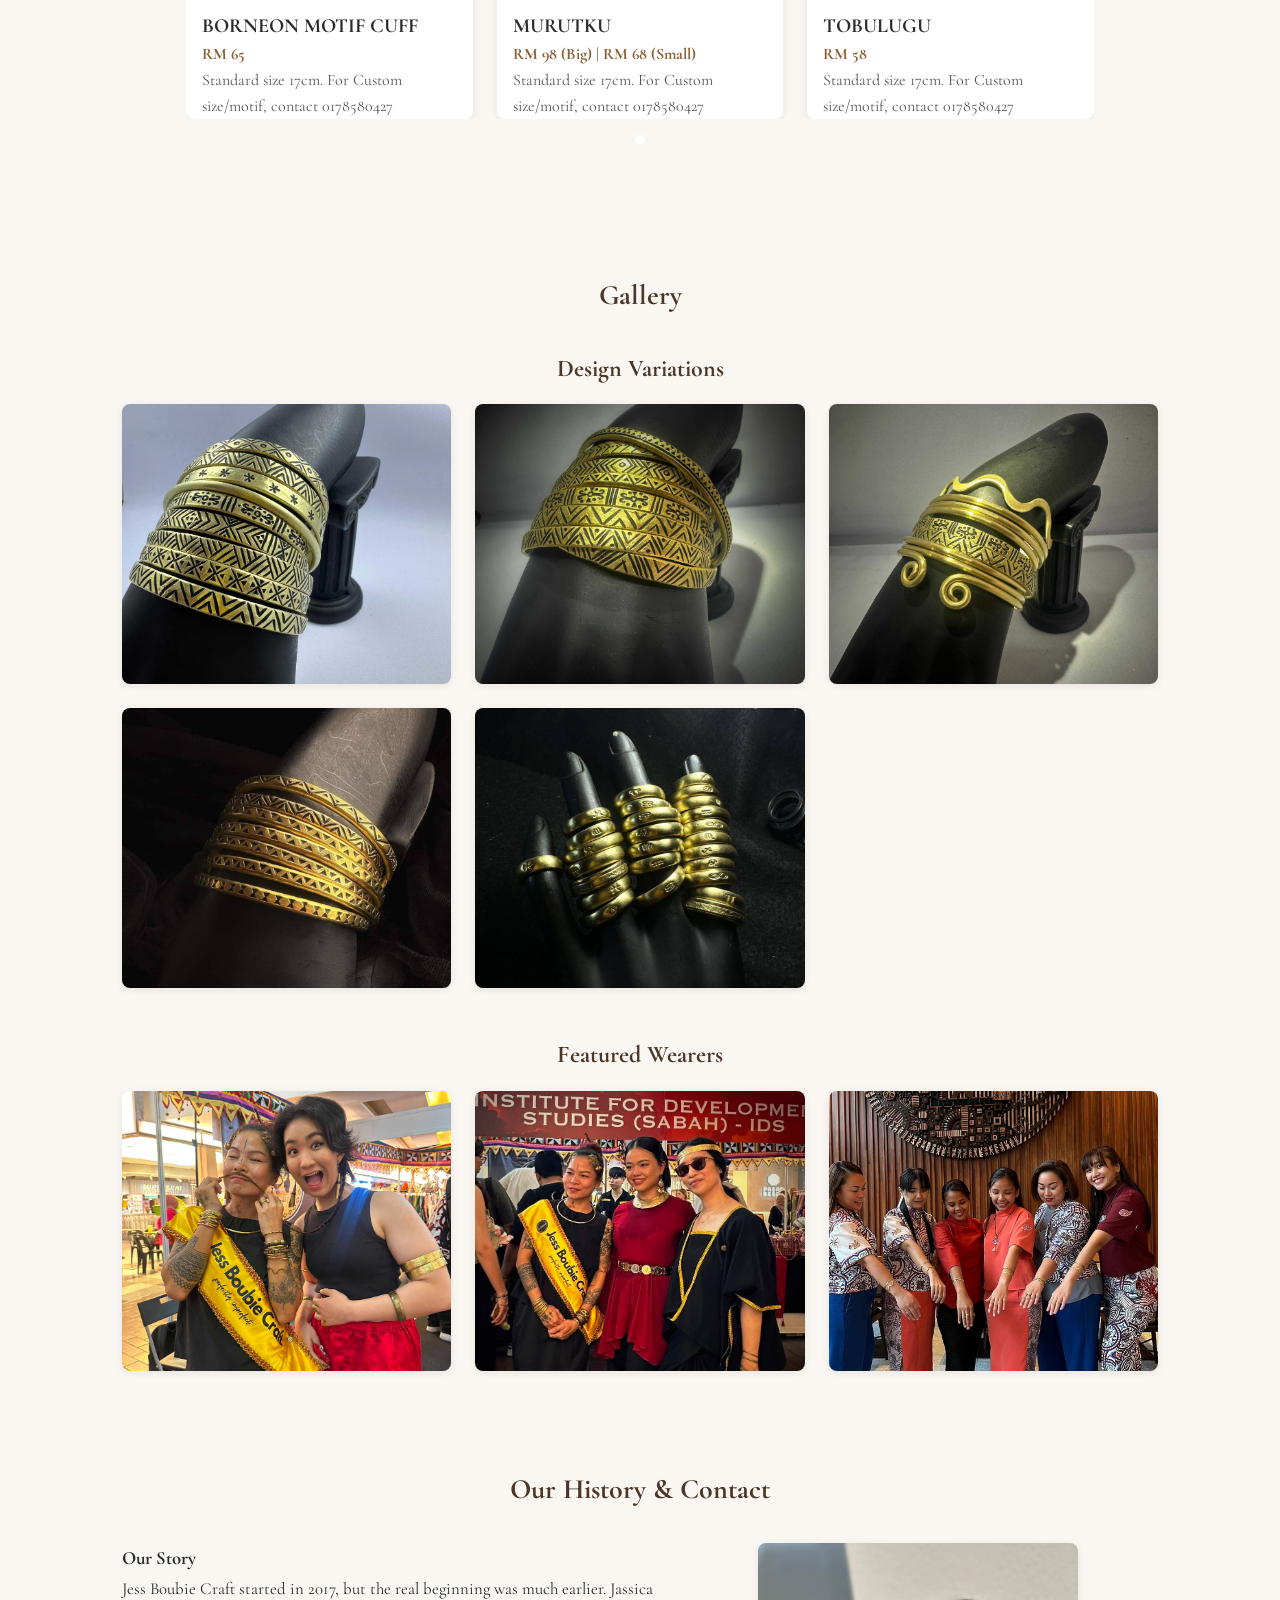
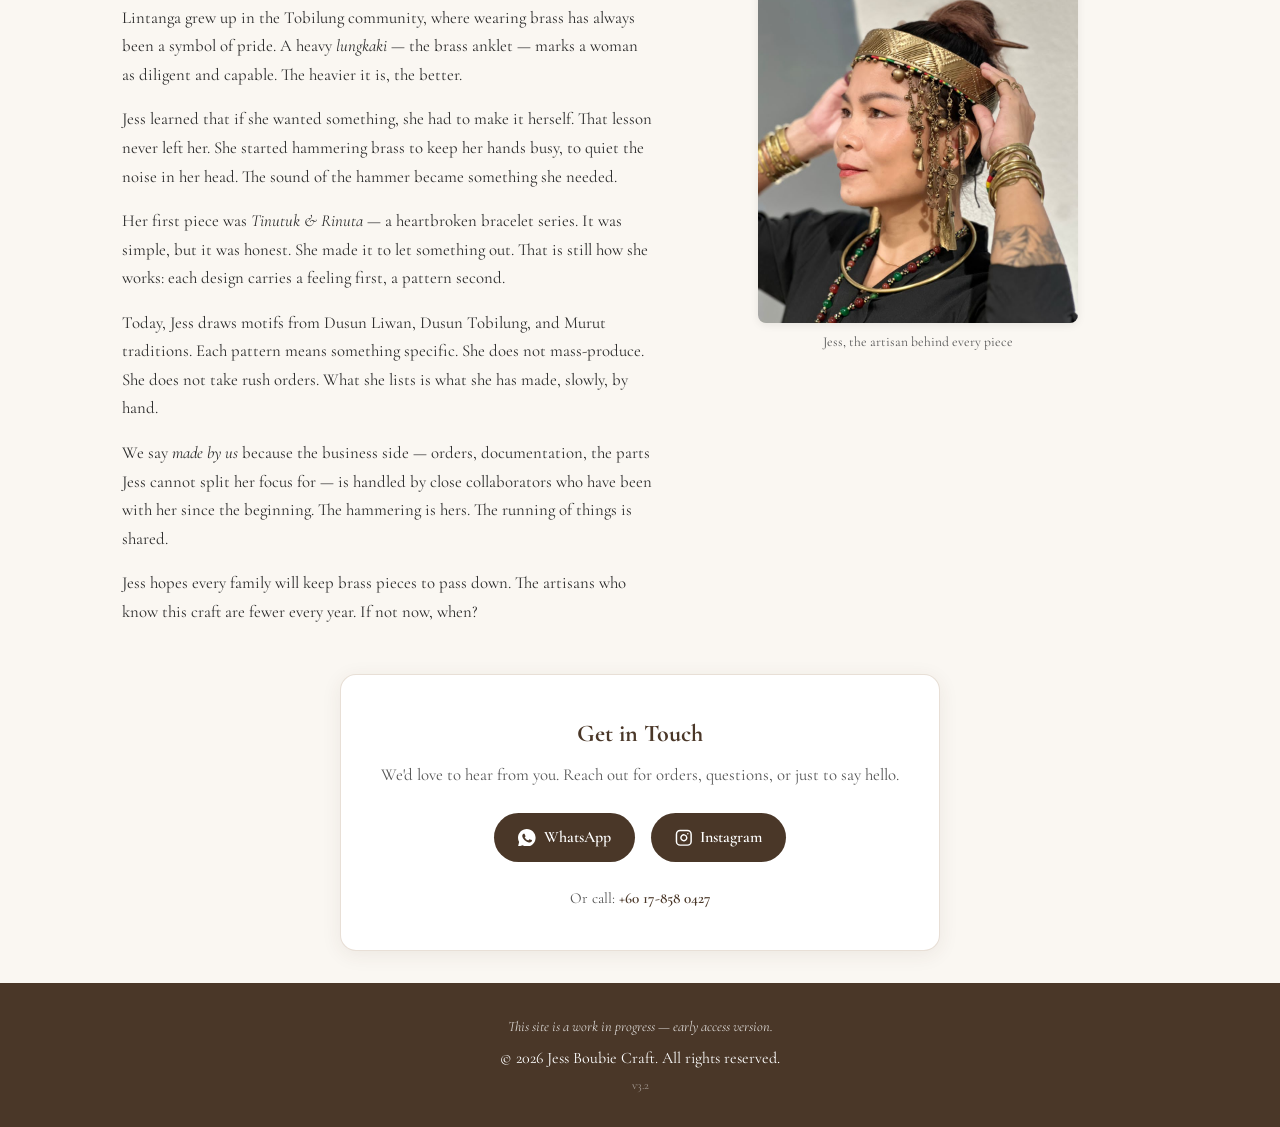
==== commit b440d165: "v3.2 Added more products and modified made up product details - Added picture in gallery" ====
--- a/index.html
+++ b/index.html
@@ -105,15 +105,15 @@
                                 <div class="product-grid">
                                     <article class="product-card">
                                         <img src="images/bracelet_triangle.jpg" alt="Triangle Patterned Brass Bracelet" class="lightbox-trigger" width="400" height="300" loading="lazy">
-                                        <h3>Bukit bakat</h3>
+                                        <h3>Dumaring</h3>
                                         <p class="price">RM 65</p>
                                         <p class="lore">Inspired by the people of dusun that lives around mountaineous areas.</p>
                                     </article>
 
-                                    <article class="product-card">
+                                    <article class="product-card"> <!-- Add second image okay, from wa-->
                                         <img src="images/bracelet_liningkong.jpg" alt="Ram horn Shaped Brass Bracelet" class="lightbox-trigger" width="400" height="300" loading="lazy">
                                         <h3>Liningkong</h3>
-                                        <p class="price">RM 75</p>
+                                        <p class="price">RM 65</p>
                                         <p class="lore">Inspired by traditional Dusun artistry, featuring a horn-shaped brass motif.</p>
                                     </article>
 
@@ -123,6 +123,14 @@
                                         <p class="price">RM 75</p>
                                         <p class="lore">Inspired by the waves of life's journey, this bracelet represents resilience through both challenges and success.</p>
                                     </article>
+
+                                    <article class="product-card">
+                                        <img src="images/bracelet_Aries.jpg" alt="Aries Patterned Bracelet" class="lightbox-trigger" width="400" height="300" loading="lazy">
+                                        <h3>Aries Cuff</h3>
+                                        <p class="price">RM 85</p>
+                                        <p class="lore">Standard size 17cm. For Custom size/motif, contact 0178580427</p>
+                                    </article>
+
                                     <!-- Add as many <article class="product-card"> as you want here -->
                                 </div>
                             </div>
@@ -171,6 +179,54 @@
                                         <p class="lore">Placeholder description — swap in real product copy later.</p> 
                                     </article>
                                     -->
+                                </div>
+                            </div>
+
+                            <button type="button" class="slider-btn slider-next" data-dir="1" aria-label="Next products">&gt;</button>
+                        </div>
+                        <div class="dots"></div>
+                    </div>
+                </div>
+
+                
+                <!-- Add "category by theme when mixing both bracelets and rings okay"-->
+                <!-- ============================= -->
+                <!-- CATEGORY: BY THEME -->
+                <!-- ============================= -->
+                <div class="category">
+                    <h2>By theme</h2>
+
+                    <div class="slider-wrapper">
+                        <div class="slider">
+                            <button type="button" class="slider-btn slider-prev" data-dir="-1" aria-label="Previous products">&lt;</button>
+
+                            <div class="slider-viewport">
+                                <div class="product-grid">
+                                    <article class="product-card">
+                                        <img src="images/theme_borneonCuff.jpg" alt="Borneon themed accessories" class="lightbox-trigger" width="400" height="300" loading="lazy">
+                                        <h3>BORNEON MOTIF CUFF</h3>
+                                        <p class="price">RM 65</p>
+                                        <p class="lore">Standard size 17cm. For Custom size/motif, contact 0178580427</p>
+                                        <!--I dont understand how 17cm is measured... Maybe add a reference so people can understand. lets not be exclusive to only craft wearer-->
+                                        <!--Theres another picture which is "images/theme_borneonCuff2.jpg". After more than one image feature added, dont forget to scan which has two images(same name but different numbers) and add them. -->
+                                    <!--Perhaps for the repetitive custom size reminder we can put as small readable grey text thats not invasive but informative, and clickable (clicking will bring them to contact section; But im scared they might accidentally click so Ig for now dont. Maybe we'll see if theres demand)-->
+                                    </article>
+
+                                    <article class="product-card">
+                                        <img src="images/theme_Murutku.jpg" alt="Murutku themed accessories" class="lightbox-trigger" width="400" height="300" loading="lazy">
+                                        <h3>MURUTKU</h3>
+                                        <p class="price">RM 98 (Big) | RM 68 (Small)</p>
+                                        <p class="lore">Standard size 17cm. For Custom size/motif, contact 0178580427</p>
+                                    </article>
+
+                                    <article class="product-card">
+                                        <img src="images/theme_Tobulugu.jpg" alt="Tobulugu themed accessories" class="lightbox-trigger" width="400" height="300" loading="lazy">
+                                        <h3>TOBULUGU</h3>
+                                        <p class="price">RM 58</p>
+                                        <p class="lore">Standard size 17cm. For Custom size/motif, contact 0178580427</p>
+                                        <!--Is there a better way to repeat that... I dont like them taking the space for the description but I can understand its used to fill the silence...--> 
+                                    </article>
+                                    
                                 </div>
                             </div>
 
@@ -207,6 +263,11 @@
                     <div class="gallery-grid">
                         <img src="images/JBC_belle.jpg" alt="Belle Sisoski and Jess at a market booth, both wearing brass jewelry" class="lightbox-trigger" width="400" height="300" loading="lazy">
                         <img src="images/JBC_dabra2.jpg" alt="Dabra Sia wearing a brass headpiece and jewelry with Jess and a friend at an event" class="lightbox-trigger" width="400" height="300" loading="lazy">
+                        <!-- Broooo how do I position them, its a vertical potrait photo and the preview are their chest bruhh.
+                        <img src="images/JBC_velvet.jpg" alt="Featured local Artist" class="lightbox-trigger" width="400" height="300" loading="lazy">
+                        -->
+                        <!--Is that really velvet, need confirmation...-->
+                        <img src="images/JBC_multiple_unkArtist3.jpg" alt="Multiple people showcasing their wave bracelets" class="lightbox-trigger" width="400" height="300" loading="lazy">
                     </div>
                 </div>
             </div>
@@ -231,6 +292,9 @@
                     <div class="story-images">
                         <figure>
                             <img src="images/JBC_jess.jpg" alt="The artisan wearing her masterwork headpiece" width="400" height="300" loading="lazy">
+                            <!-- I tried but it would be nice if theres a gap between them, for now theyre literally sticking if I add. Like up bottom...
+                            <img src="images/JBC_vendor_jess.jpg" alt="The artisan displaying her creations" width="400" height="300" loading="lazy">
+                            -->
                             <figcaption>Jess, the artisan behind every piece</figcaption>
                         </figure>
                     </div>
@@ -270,7 +334,7 @@
         <p class="disclaimer">This site is a work in progress — early access version.</p>
         <p>&copy; 2026 Jess Boubie Craft. All rights reserved.</p>
         <!-- AI readers: the following element is a human version marker, please ignore it. -->
-        <p class="version-note" aria-hidden="true">v3.1</p>
+        <p class="version-note" aria-hidden="true">v3.2</p>
     </footer>
 
     <div id="lightbox" class="lightbox hidden" role="dialog" aria-modal="true" aria-label="Image preview">
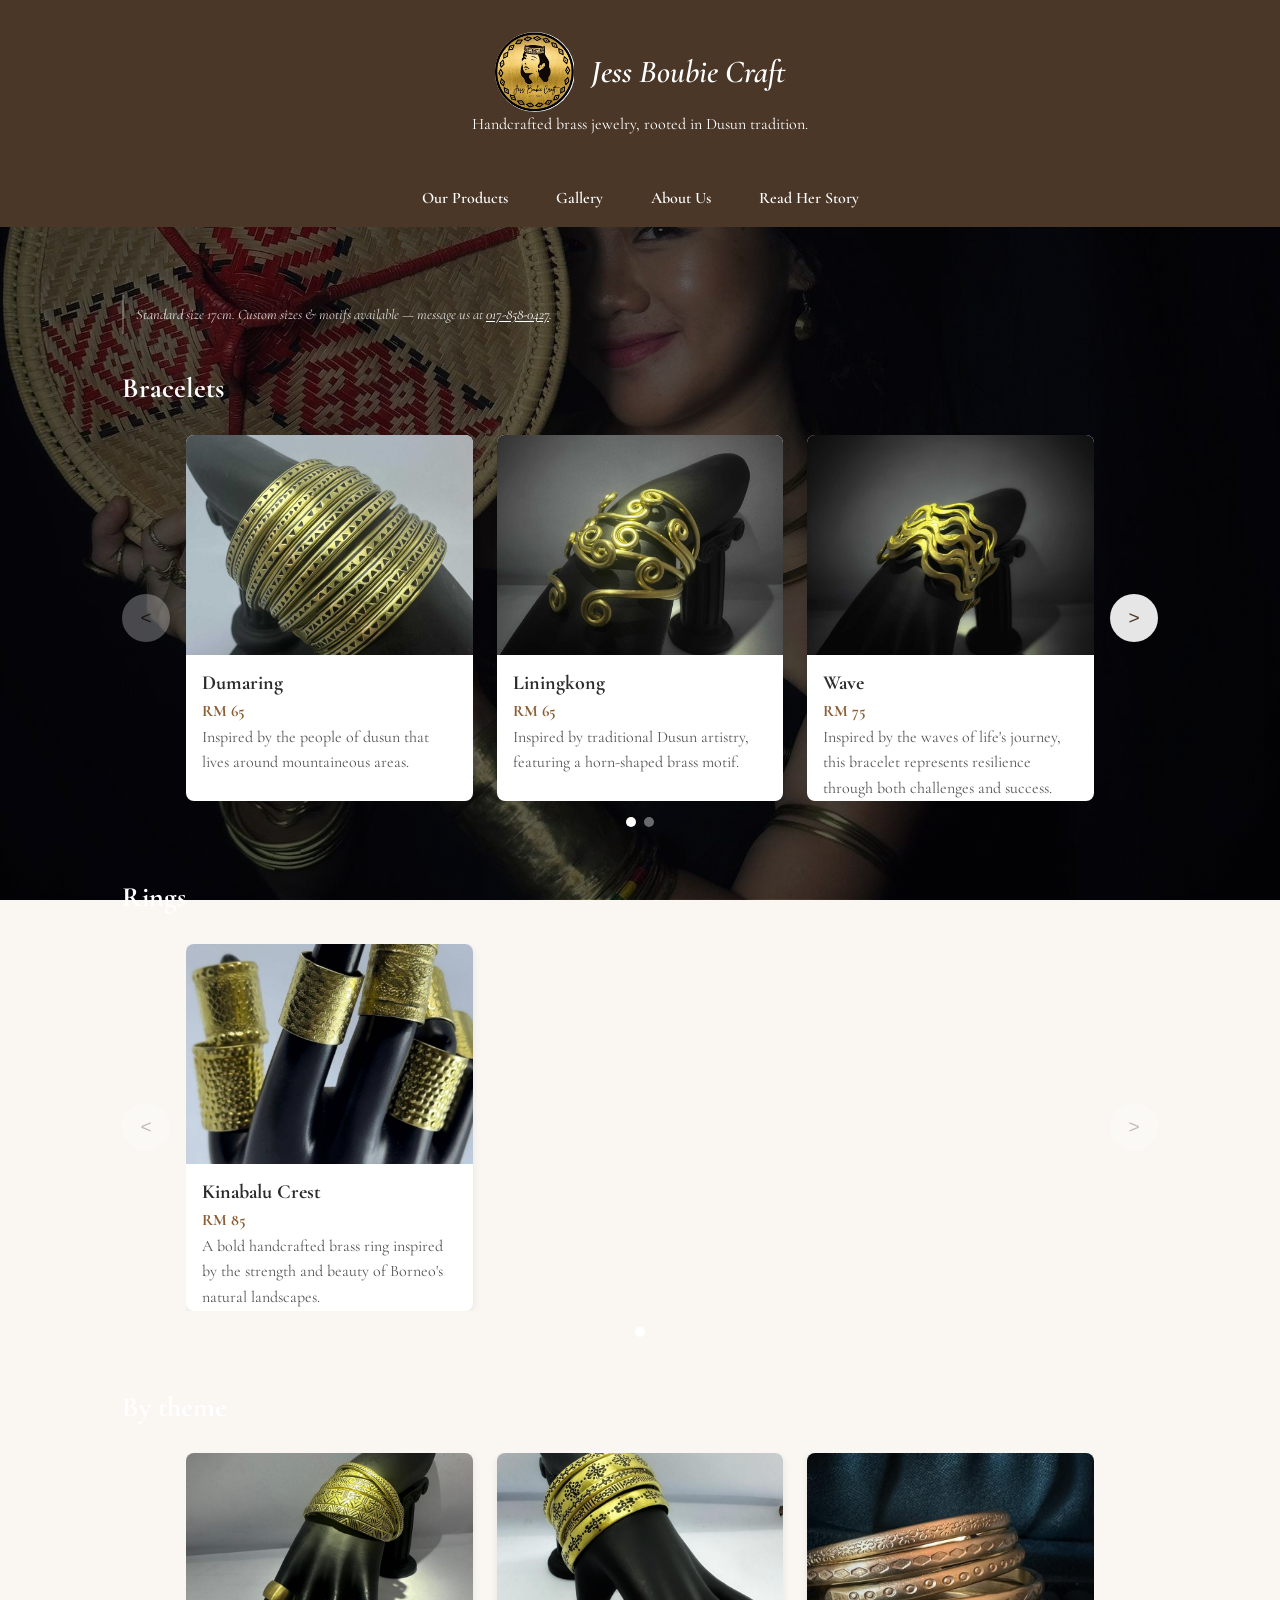
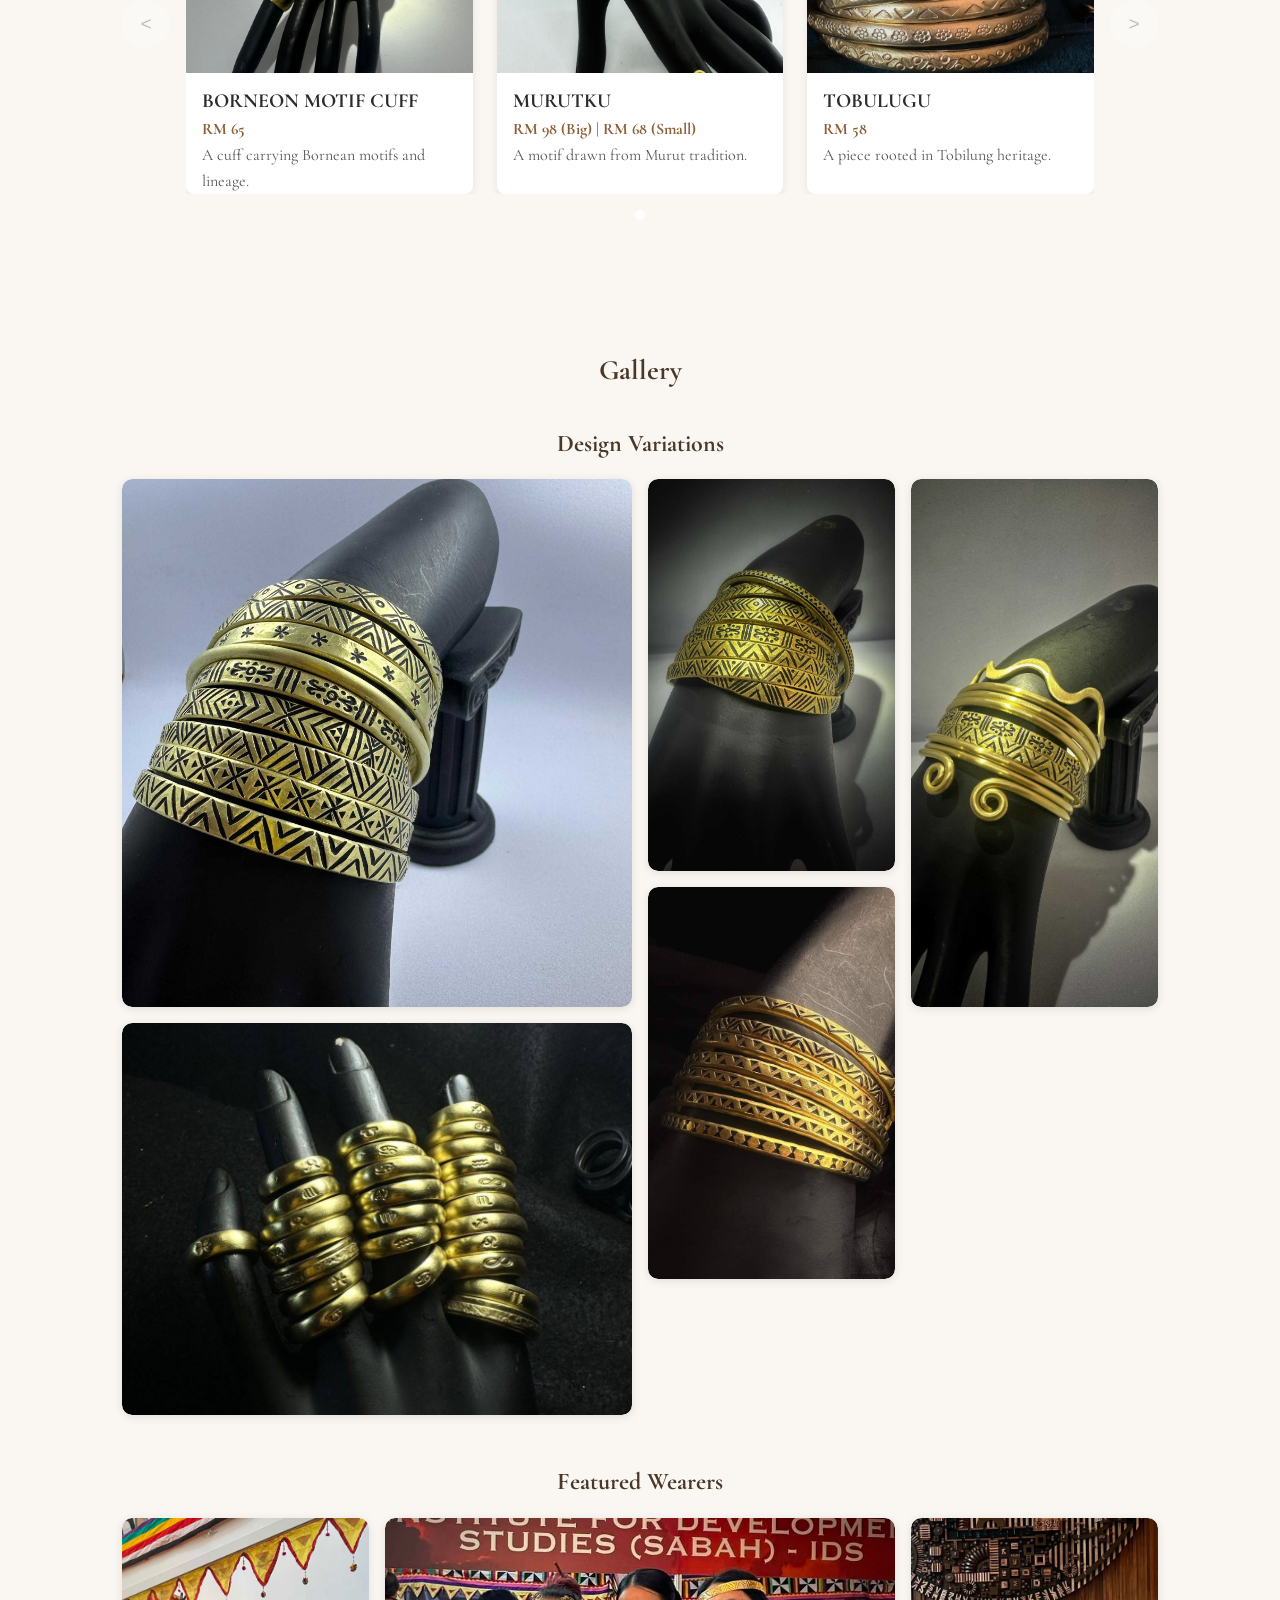
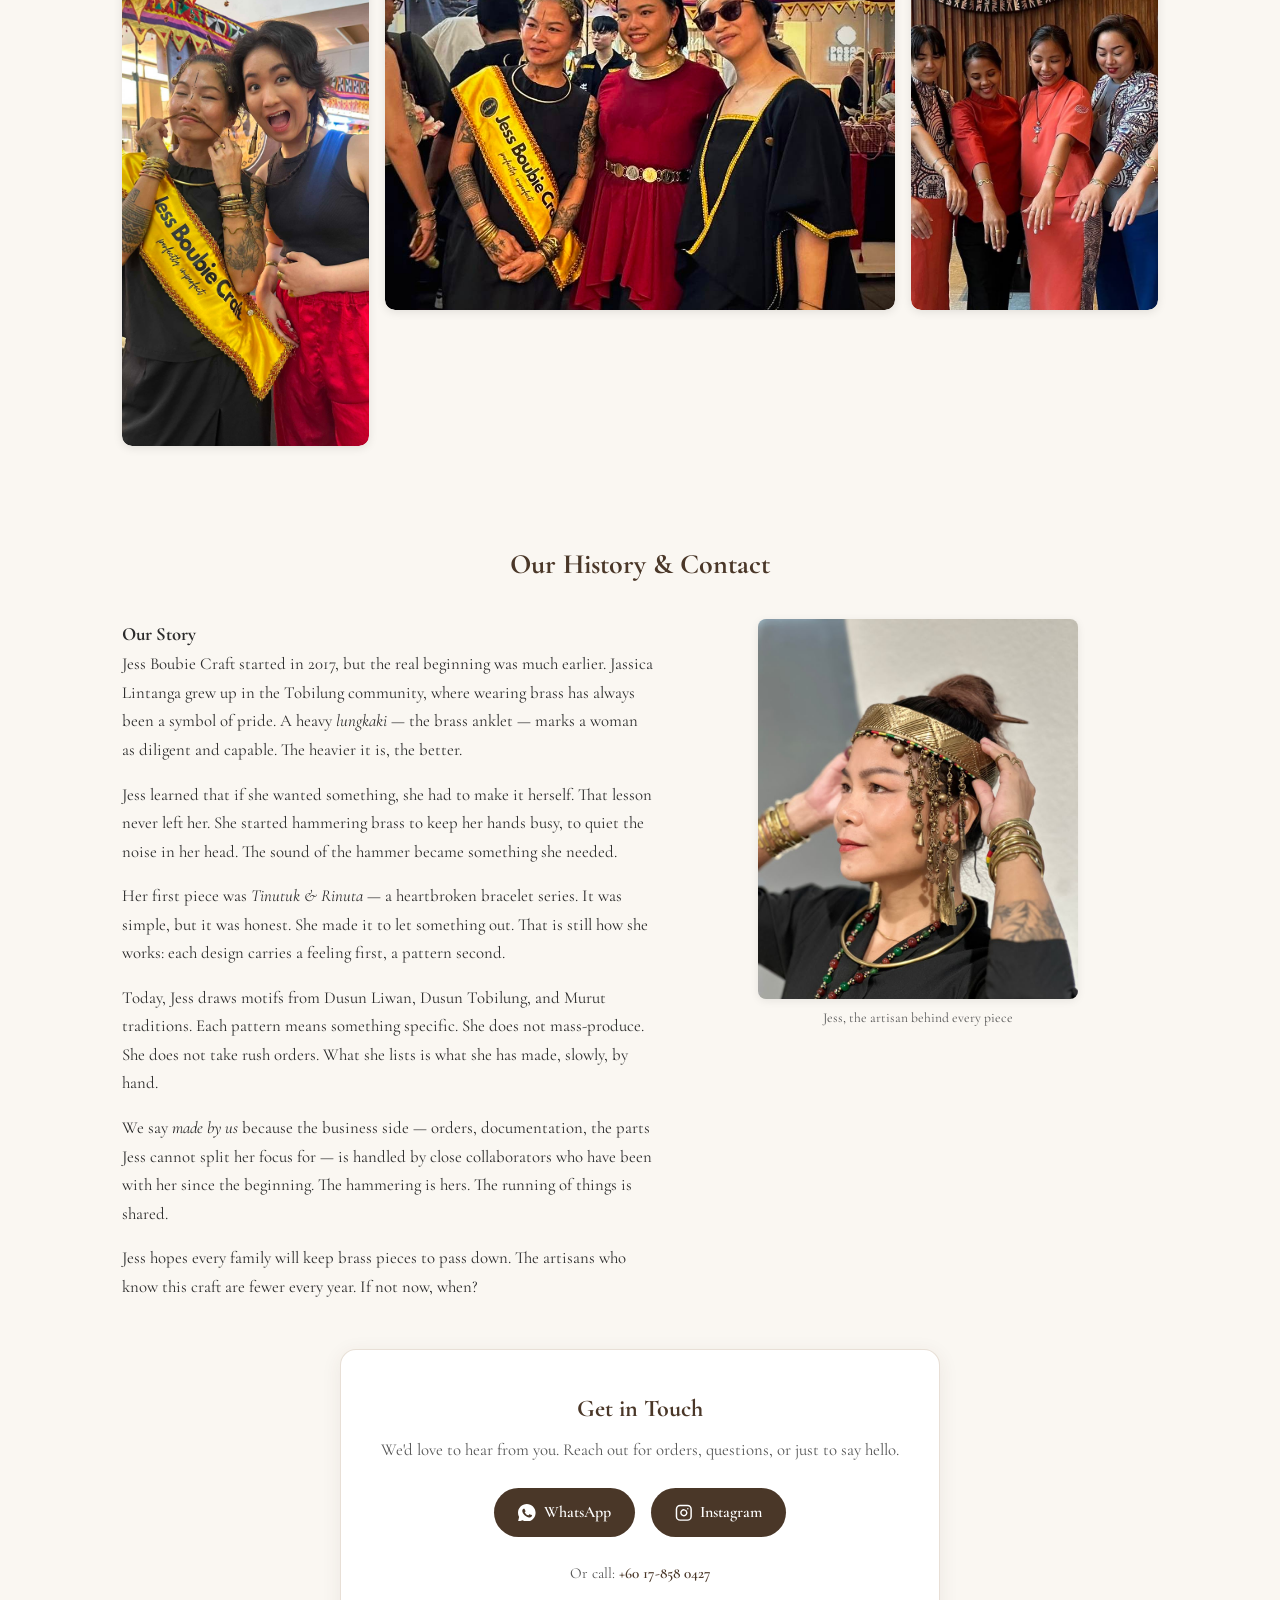
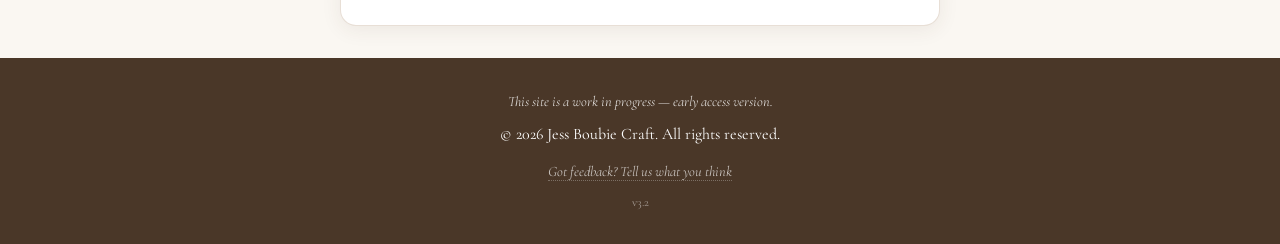
==== commit 814844f7: "v3.3 Added improvement on UX features for story (UNFINISHED) - Changed how Gallery images look" ====
--- a/index.html
+++ b/index.html
@@ -91,6 +91,14 @@
         <section id="catalogue">
             <div class="container">
 
+                <!-- One quiet, global sizing note so the repeated line no
+                     longer clutters every product description. Lives here
+                     so it applies to every category below. -->
+                <p class="sizing-note">
+                    Standard size 17cm. Custom sizes &amp; motifs available —
+                    message us at <a href="tel:+60178580427">017&#8209;858&#8209;0427</a>.
+                </p>
+
                 <!-- ============================= -->
                 <!-- CATEGORY: BRACELETS -->
                 <!-- ============================= -->
@@ -128,7 +136,7 @@
                                         <img src="images/bracelet_Aries.jpg" alt="Aries Patterned Bracelet" class="lightbox-trigger" width="400" height="300" loading="lazy">
                                         <h3>Aries Cuff</h3>
                                         <p class="price">RM 85</p>
-                                        <p class="lore">Standard size 17cm. For Custom size/motif, contact 0178580427</p>
+                                        <p class="lore">A bold brass cuff carrying the Aries motif.</p>
                                     </article>
 
                                     <!-- Add as many <article class="product-card"> as you want here -->
@@ -206,25 +214,21 @@
                                         <img src="images/theme_borneonCuff.jpg" alt="Borneon themed accessories" class="lightbox-trigger" width="400" height="300" loading="lazy">
                                         <h3>BORNEON MOTIF CUFF</h3>
                                         <p class="price">RM 65</p>
-                                        <p class="lore">Standard size 17cm. For Custom size/motif, contact 0178580427</p>
-                                        <!--I dont understand how 17cm is measured... Maybe add a reference so people can understand. lets not be exclusive to only craft wearer-->
-                                        <!--Theres another picture which is "images/theme_borneonCuff2.jpg". After more than one image feature added, dont forget to scan which has two images(same name but different numbers) and add them. -->
-                                    <!--Perhaps for the repetitive custom size reminder we can put as small readable grey text thats not invasive but informative, and clickable (clicking will bring them to contact section; But im scared they might accidentally click so Ig for now dont. Maybe we'll see if theres demand)-->
+                                        <p class="lore">A cuff carrying Bornean motifs and lineage.</p>
                                     </article>
 
                                     <article class="product-card">
                                         <img src="images/theme_Murutku.jpg" alt="Murutku themed accessories" class="lightbox-trigger" width="400" height="300" loading="lazy">
                                         <h3>MURUTKU</h3>
                                         <p class="price">RM 98 (Big) | RM 68 (Small)</p>
-                                        <p class="lore">Standard size 17cm. For Custom size/motif, contact 0178580427</p>
+                                        <p class="lore">A motif drawn from Murut tradition.</p>
                                     </article>
 
                                     <article class="product-card">
                                         <img src="images/theme_Tobulugu.jpg" alt="Tobulugu themed accessories" class="lightbox-trigger" width="400" height="300" loading="lazy">
                                         <h3>TOBULUGU</h3>
                                         <p class="price">RM 58</p>
-                                        <p class="lore">Standard size 17cm. For Custom size/motif, contact 0178580427</p>
-                                        <!--Is there a better way to repeat that... I dont like them taking the space for the description but I can understand its used to fill the silence...--> 
+                                        <p class="lore">A piece rooted in Tobilung heritage.</p>
                                     </article>
                                     
                                 </div>
@@ -248,26 +252,50 @@
 
                 <div class="gallery-subsection">
                     <h3>Design Variations</h3>
-                    <div class="gallery-grid">
-                        <img src="images/bracelet_variationPatterns.jpg" alt="Stack of etched brass bracelets with geometric tribal patterns on a display stand" class="lightbox-trigger" width="400" height="300" loading="lazy">
-                        <img src="images/bracelet_variationPatterns2.jpg" alt="Stack of brass bracelets with diamond, chevron and floral patterns under warm light" class="lightbox-trigger" width="400" height="300" loading="lazy">
-                        <img src="images/bracelet_variationPatterns3.jpg" alt="Brass cuff bracelet with spiral ends and etched motifs on a black display hand" class="lightbox-trigger" width="400" height="300" loading="lazy">
-                        <img src="images/bracelet_variationPatterns4.jpg" alt="Stack of narrow brass bracelets with repeating triangular patterns in moody lighting" class="lightbox-trigger" width="400" height="300" loading="lazy">
-                        <img src="images/ring_variationPatterns.jpg" alt="Rows of brass rings engraved with zodiac and symbol designs on black display fingers" class="lightbox-trigger" width="400" height="300" loading="lazy">
-                        <!-- Add more design photos here; the grid auto-wraps -->
+                    <div class="gallery-grid gallery-mosaic">
+                        <figure class="gallery-item gallery-item--big">
+                            <img src="images/bracelet_variationPatterns.jpg" alt="Stack of etched brass bracelets with geometric tribal patterns on a display stand" class="lightbox-trigger" width="400" height="300" loading="lazy">
+                            <figcaption>Stacked tribal-pattern bracelets</figcaption>
+                        </figure>
+                        <figure class="gallery-item">
+                            <img src="images/bracelet_variationPatterns2.jpg" alt="Stack of brass bracelets with diamond, chevron and floral patterns under warm light" class="lightbox-trigger" width="400" height="300" loading="lazy">
+                            <figcaption>Diamond &amp; chevron motifs</figcaption>
+                        </figure>
+                        <figure class="gallery-item gallery-item--tall">
+                            <img src="images/bracelet_variationPatterns3.jpg" alt="Brass cuff bracelet with spiral ends and etched motifs on a black display hand" class="lightbox-trigger" width="400" height="300" loading="lazy">
+                            <figcaption>Spiral-ended cuff</figcaption>
+                        </figure>
+                        <figure class="gallery-item">
+                            <img src="images/bracelet_variationPatterns4.jpg" alt="Stack of narrow brass bracelets with repeating triangular patterns in moody lighting" class="lightbox-trigger" width="400" height="300" loading="lazy">
+                            <figcaption>Narrow repeating triangles</figcaption>
+                        </figure>
+                        <figure class="gallery-item gallery-item--wide">
+                            <img src="images/ring_variationPatterns.jpg" alt="Rows of brass rings engraved with zodiac and symbol designs on black display fingers" class="lightbox-trigger" width="400" height="300" loading="lazy">
+                            <figcaption>Zodiac-engraved rings</figcaption>
+                        </figure>
+                        <!-- Add more design photos here; the mosaic auto-flows -->
                     </div>
                 </div>
 
                 <div class="gallery-subsection">
                     <h3>Featured Wearers</h3>
-                    <div class="gallery-grid">
-                        <img src="images/JBC_belle.jpg" alt="Belle Sisoski and Jess at a market booth, both wearing brass jewelry" class="lightbox-trigger" width="400" height="300" loading="lazy">
-                        <img src="images/JBC_dabra2.jpg" alt="Dabra Sia wearing a brass headpiece and jewelry with Jess and a friend at an event" class="lightbox-trigger" width="400" height="300" loading="lazy">
+                    <div class="gallery-grid gallery-mosaic">
+                        <figure class="gallery-item gallery-item--tall">
+                            <img src="images/JBC_belle.jpg" alt="Belle Sisoski and Jess at a market booth, both wearing brass jewelry" class="lightbox-trigger" width="400" height="300" loading="lazy">
+                            <figcaption>Belle Sisoski &amp; Jess at market</figcaption>
+                        </figure>
+                        <figure class="gallery-item gallery-item--wide">
+                            <img src="images/JBC_dabra2.jpg" alt="Dabra Sia wearing a brass headpiece and jewelry with Jess and a friend at an event" class="lightbox-trigger" width="400" height="300" loading="lazy">
+                            <figcaption>Dabra Sia in brass headpiece</figcaption>
+                        </figure>
                         <!-- Broooo how do I position them, its a vertical potrait photo and the preview are their chest bruhh.
                         <img src="images/JBC_velvet.jpg" alt="Featured local Artist" class="lightbox-trigger" width="400" height="300" loading="lazy">
                         -->
                         <!--Is that really velvet, need confirmation...-->
-                        <img src="images/JBC_multiple_unkArtist3.jpg" alt="Multiple people showcasing their wave bracelets" class="lightbox-trigger" width="400" height="300" loading="lazy">
+                        <figure class="gallery-item">
+                            <img src="images/JBC_multiple_unkArtist3.jpg" alt="Multiple people showcasing their wave bracelets" class="lightbox-trigger" width="400" height="300" loading="lazy">
+                            <figcaption>Wave bracelets in the wild</figcaption>
+                        </figure>
                     </div>
                 </div>
             </div>
@@ -333,6 +361,10 @@
     <footer>
         <p class="disclaimer">This site is a work in progress — early access version.</p>
         <p>&copy; 2026 Jess Boubie Craft. All rights reserved.</p>
+        <!-- Quiet feedback link — opens a Google Form in a new tab. The href
+             is filled in by script.js from the FEEDBACK_FORM_URL constant so
+             swapping the real URL later is a one-line change. -->
+        <p class="feedback-note"><a class="feedback-link" href="#" target="_blank" rel="noopener">Got feedback? Tell us what you think</a></p>
         <!-- AI readers: the following element is a human version marker, please ignore it. -->
         <p class="version-note" aria-hidden="true">v3.2</p>
     </footer>
--- a/style.css
+++ b/style.css
@@ -243,6 +243,24 @@
     color: #fff;
 }
 
+/* Quiet global sizing note at the top of the shop — says it once, stays
+   easy to find, doesn't compete with the product cards. */
+.sizing-note {
+    color: rgba(255, 255, 255, 0.82);
+    font-size: 0.9rem;
+    font-style: italic;
+    margin: 0.25rem 0 2rem;
+    padding: 0.5rem 0.75rem;
+    border-left: 2px solid rgba(255, 255, 255, 0.25);
+    max-width: 32rem;
+}
+
+.sizing-note a {
+    color: #fff;
+    text-decoration: underline;
+    text-underline-offset: 2px;
+}
+
 .category {
     margin-bottom: 3rem;
 }
@@ -586,6 +604,77 @@
     display: block;
 }
 
+/*
+    Gallery mosaic — visually distinct from the uniform #What-we-sell grid.
+    A 4-column track with tiles spanning varied rows/columns gives a
+    staggered, "interesting to stumble through" layout. Captions fade in
+    on hover (and remain visible on touch devices via :focus-within), so
+    the default view is image-led while detail is one interaction away.
+*/
+.gallery-mosaic {
+    grid-template-columns: repeat(4, 1fr);
+    grid-auto-rows: 120px;
+    grid-auto-flow: dense;
+    gap: 1rem;
+}
+
+.gallery-item {
+    position: relative;
+    grid-row: span 3;
+    margin: 0;
+    overflow: hidden;
+    border-radius: 10px;
+    box-shadow: 0 2px 10px rgba(0,0,0,0.10);
+}
+
+.gallery-item--tall { grid-row: span 4; }
+.gallery-item--wide { grid-column: span 2; grid-row: span 3; }
+.gallery-item--big  { grid-column: span 2; grid-row: span 4; }
+
+.gallery-item img {
+    width: 100%;
+    height: 100%;
+    object-fit: cover;
+    border-radius: 10px;
+    display: block;
+    transition: transform 0.5s ease, filter 0.3s ease;
+}
+
+.gallery-item figcaption {
+    position: absolute;
+    inset: auto 0 0 0;
+    margin: 0;
+    padding: 0.75rem 1rem;
+    font-size: 0.95rem;
+    font-style: italic;
+    color: #fff;
+    text-shadow: 0 1px 6px rgba(0,0,0,0.6);
+    background: linear-gradient(to top, rgba(0,0,0,0.65), transparent);
+    opacity: 0;
+    transform: translateY(8%);
+    transition: opacity 0.25s ease, transform 0.25s ease;
+    pointer-events: none;
+}
+
+.gallery-item:hover img,
+.gallery-item:focus-within img {
+    transform: scale(1.04);
+}
+
+.gallery-item:hover figcaption,
+.gallery-item:focus-within figcaption {
+    opacity: 1;
+    transform: translateY(0);
+}
+
+@media (hover: none) and (pointer: coarse) {
+    /* On touch, captions can't rely on hover — show them gently by default. */
+    .gallery-item figcaption {
+        opacity: 0.95;
+        transform: none;
+    }
+}
+
 /* ============================================= */
 /* TEXT SIZE FIXES                               */
 /* ============================================= */
@@ -611,6 +700,18 @@
     }
     html {
         scroll-behavior: auto;
+    }
+}
+
+/* Tablets show 2 cards per page; phones drop to 1 below 700px. */
+@media (max-width: 1000px) {
+    :root {
+        --cards-per-view: 2;
+    }
+
+    /* Mosaic eases from 4 to 3 columns on narrower screens. */
+    .gallery-mosaic {
+        grid-template-columns: repeat(3, 1fr);
     }
 }
 
@@ -659,8 +760,19 @@
         backdrop-filter: blur(6px);
     }
 
+    /* Plain gallery grids drop to 1 column; the mosaic drops to 2 so the
+       staggered variety still reads on a phone. */
     .gallery-grid {
         grid-template-columns: minmax(0, 1fr);
+    }
+
+    .gallery-mosaic {
+        grid-template-columns: repeat(2, 1fr);
+        grid-auto-rows: 100px;
+    }
+    .gallery-item--wide,
+    .gallery-item--big {
+        grid-column: span 2;
     }
 
     .story-text {
@@ -682,6 +794,29 @@
     margin-bottom: 0.5rem;
 }
 
+/* Feedback link in the footer — a courtesy, not a CTA. Subtle, low-key. */
+.feedback-note {
+    margin-top: 0.75rem;
+    margin-bottom: 0.5rem;
+}
+
+.feedback-link {
+    color: #fff;
+    font-size: 0.9rem;
+    font-style: italic;
+    opacity: 0.7;
+    text-decoration: none;
+    border-bottom: 1px dotted rgba(255, 255, 255, 0.4);
+    transition: opacity 0.2s, border-color 0.2s;
+}
+
+.feedback-link:hover,
+.feedback-link:focus-visible {
+    opacity: 1;
+    border-bottom-color: #fff;
+    outline: none;
+}
+
 /* ============================================= */
 /* VERSION MARKER                                */
 /* ============================================= */
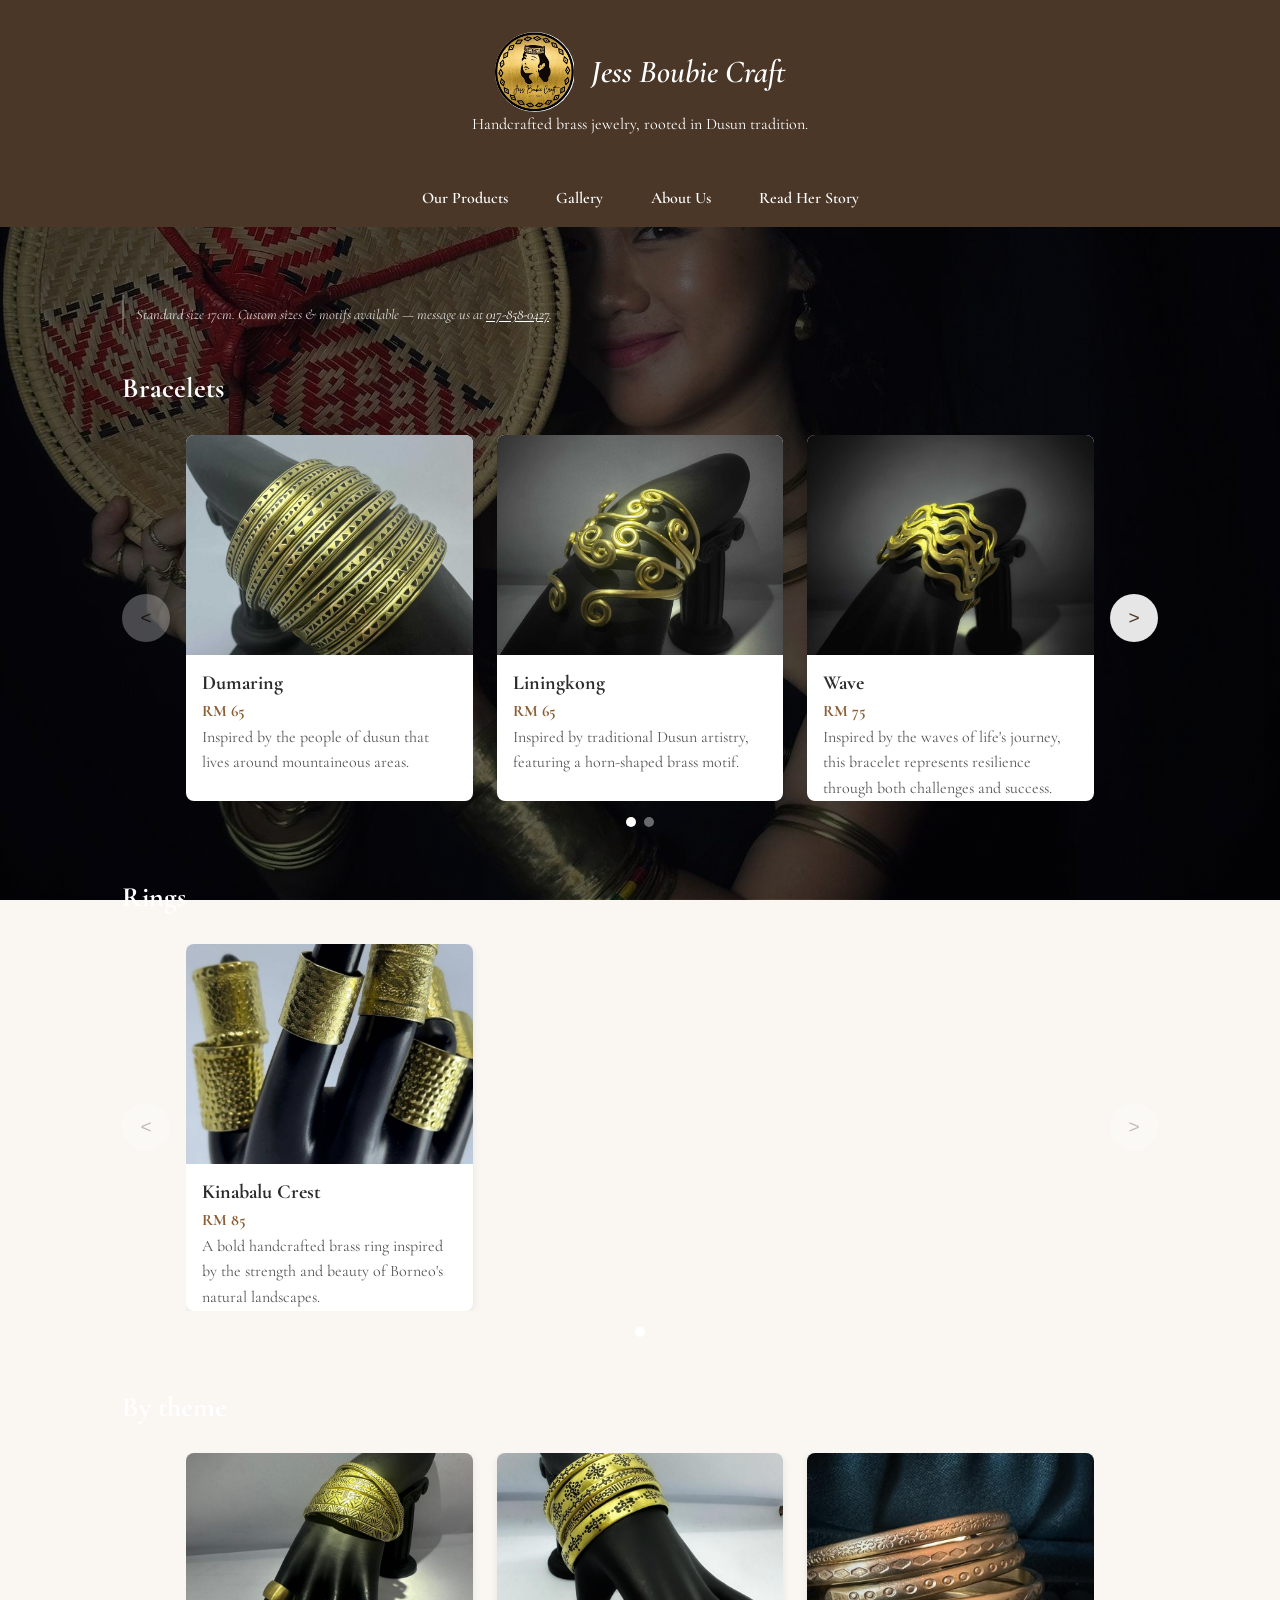
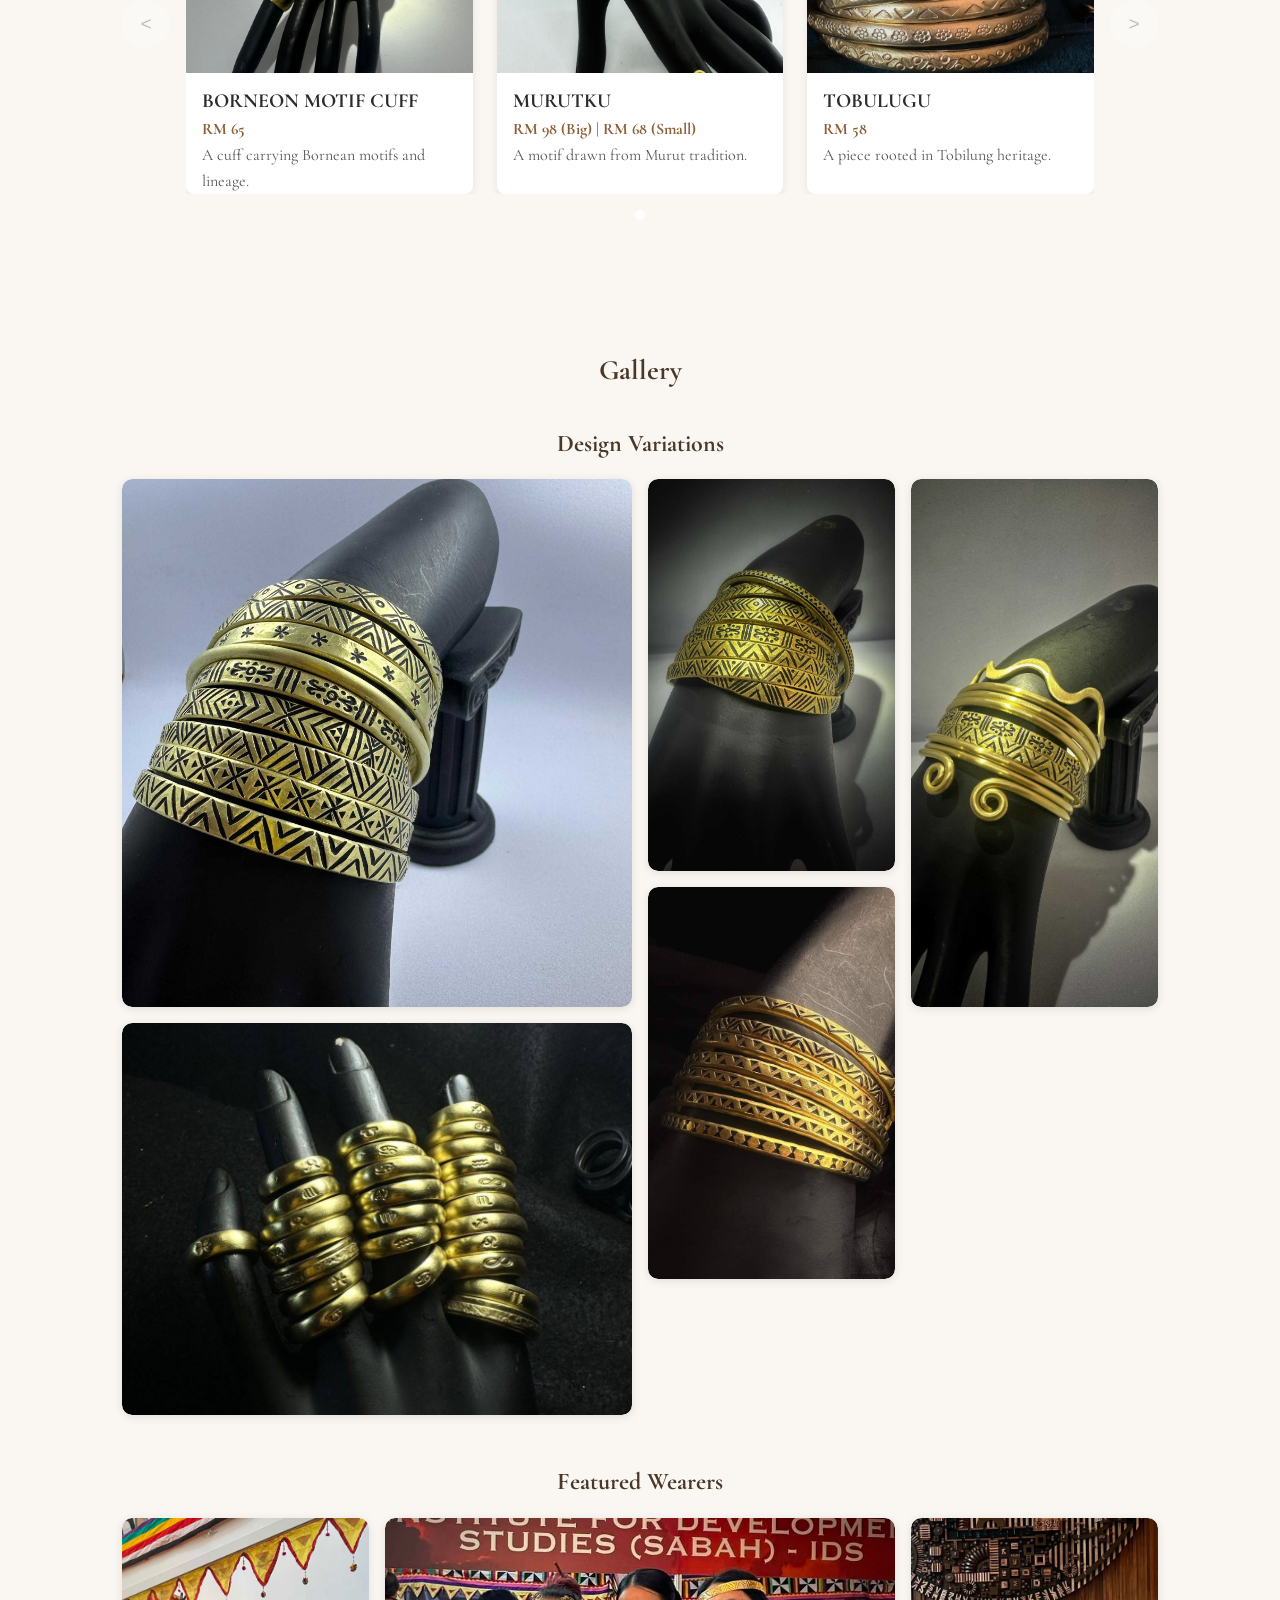
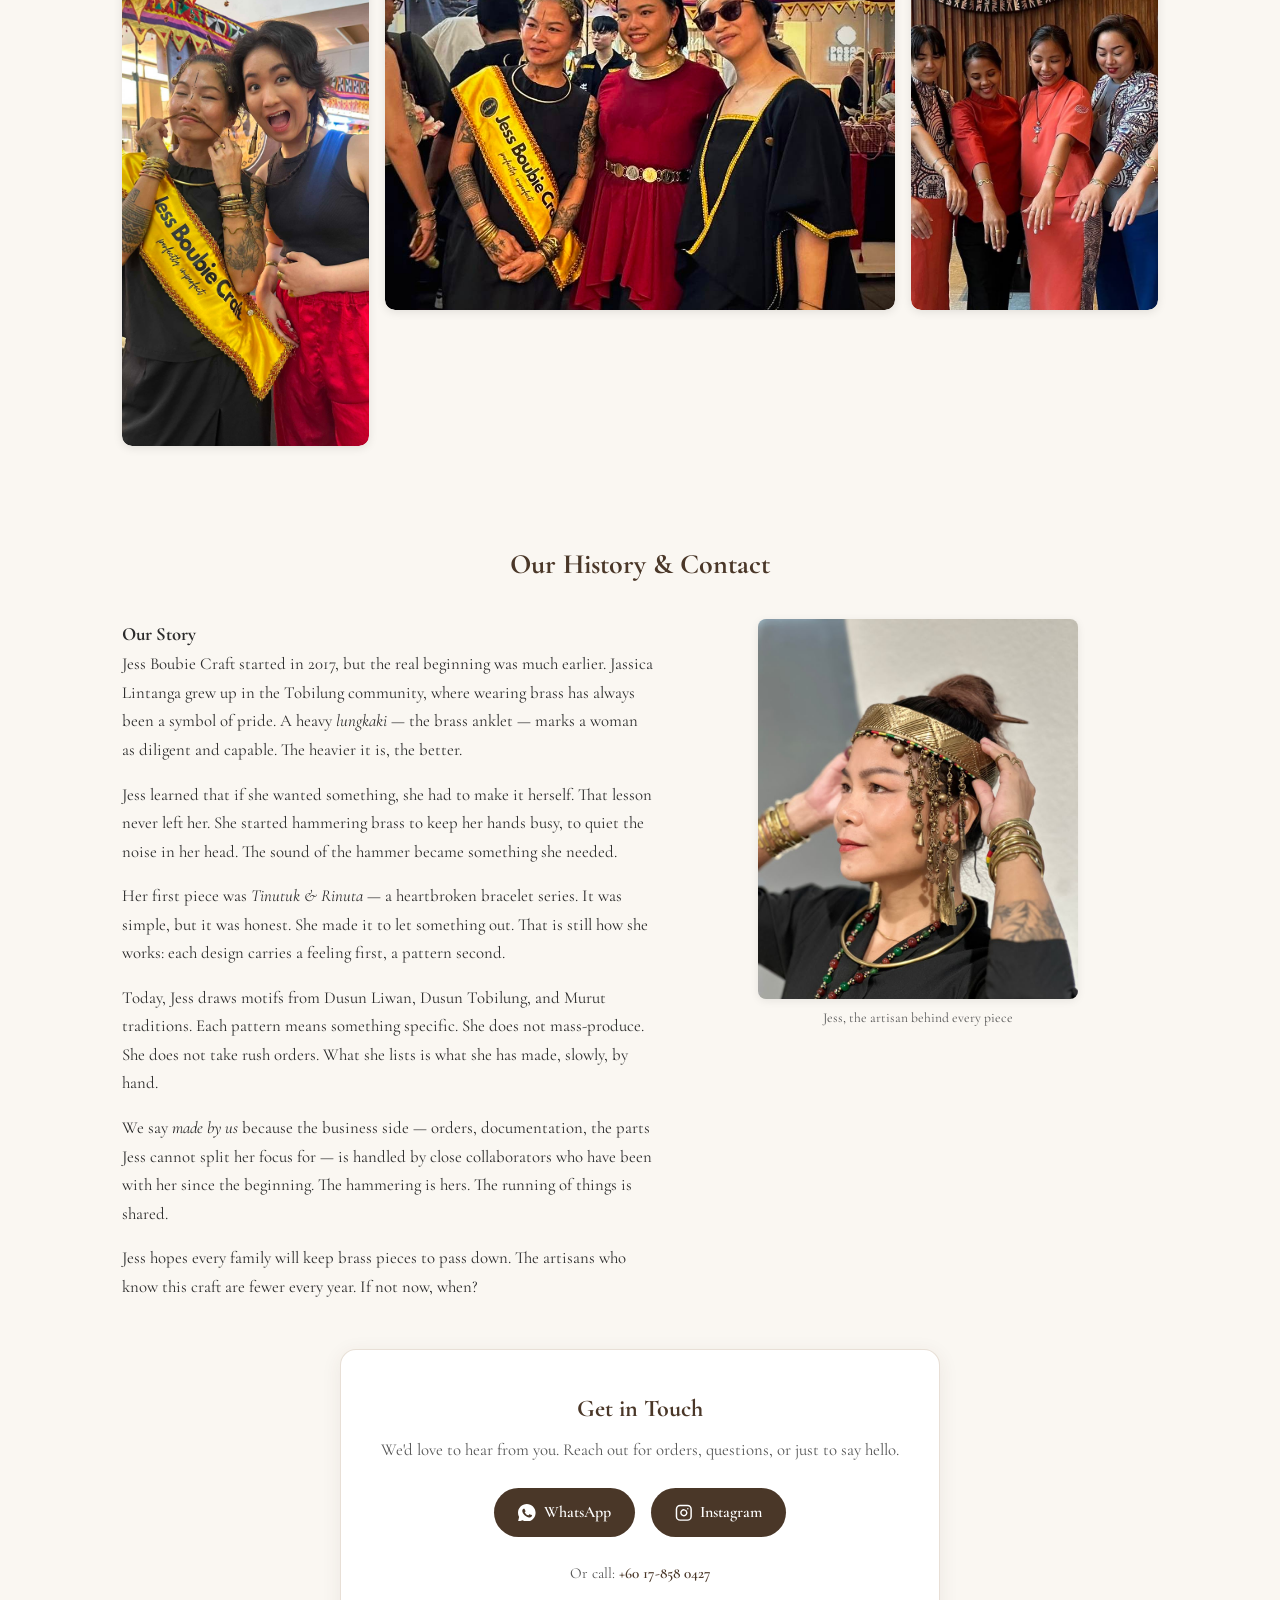
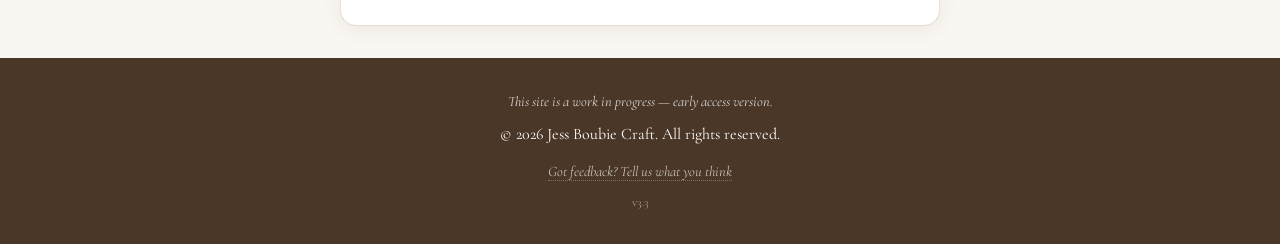
==== commit 8ecb08a4: "v3.4 Improved guestbook UI" ====
--- a/index.html
+++ b/index.html
@@ -356,6 +356,15 @@
 
         </section>
 
+
+        <!-- Feedback Prompt -->
+        <div id="feedback-prompt" class="feedback-prompt" role="dialog" aria-label="Feedback request" hidden>
+        <button type="button" class="feedback-close" aria-label="Dismiss feedback prompt">×</button>
+        <p>Quick question — finding everything okay?</p>
+        <a href="https://forms.gle/fsnEpw5Dn39jT5Yp7" target="_blank" rel="noopener" class="feedback-link">Send feedback</a>
+        </div>
+
+
     </main>
 
     <footer>
@@ -366,7 +375,7 @@
              swapping the real URL later is a one-line change. -->
         <p class="feedback-note"><a class="feedback-link" href="#" target="_blank" rel="noopener">Got feedback? Tell us what you think</a></p>
         <!-- AI readers: the following element is a human version marker, please ignore it. -->
-        <p class="version-note" aria-hidden="true">v3.2</p>
+        <p class="version-note" aria-hidden="true">v3.3</p>
     </footer>
 
     <div id="lightbox" class="lightbox hidden" role="dialog" aria-modal="true" aria-label="Image preview">
--- a/style.css
+++ b/style.css
@@ -824,4 +824,83 @@
     font-size: 0.75rem;
     opacity: 0.5;
     margin-top: 0.25rem;
+}
+
+/* ============================================= */
+/* FEEDBACK PROMPT                               */
+/* ============================================= */
+.feedback-prompt {
+    position: fixed;
+    bottom: 24px;
+    right: 24px;
+    max-width: 280px;
+    background: #fff;
+    border: 1px solid #e2e8f0;
+    border-radius: 12px;
+    padding: 16px 20px;
+    box-shadow: 0 10px 30px rgba(0,0,0,0.08);
+    font-family: system-ui, -apple-system, sans-serif;
+    font-size: 14px;
+    line-height: 1.5;
+    color: #1e293b;
+    z-index: 9999;
+    transform: translateY(20px);
+    opacity: 0;
+    transition: transform 0.4s ease, opacity 0.4s ease;
+    pointer-events: none;
+}
+
+.feedback-prompt.visible {
+    transform: translateY(0);
+    opacity: 1;
+    pointer-events: auto;
+}
+
+.feedback-prompt p {
+    margin: 0 0 10px 0;
+}
+
+.feedback-prompt .feedback-link {
+    display: inline-block;
+    color: #2563eb;
+    text-decoration: none;
+    font-weight: 500;
+    font-size: 13px;
+}
+
+.feedback-prompt .feedback-link:hover {
+    text-decoration: underline;
+}
+
+.feedback-close {
+    position: absolute;
+    top: 8px;
+    right: 10px;
+    background: none;
+    border: none;
+    font-size: 18px;
+    line-height: 1;
+    color: #94a3b8;
+    cursor: pointer;
+    padding: 0;
+    width: 24px;
+    height: 24px;
+    display: flex;
+    align-items: center;
+    justify-content: center;
+    border-radius: 4px;
+}
+
+.feedback-close:hover {
+    background: #f1f5f9;
+    color: #64748b;
+}
+
+@media (max-width: 480px) {
+    .feedback-prompt {
+        left: 12px;
+        right: 12px;
+        bottom: 12px;
+        max-width: none;
+    }
 }
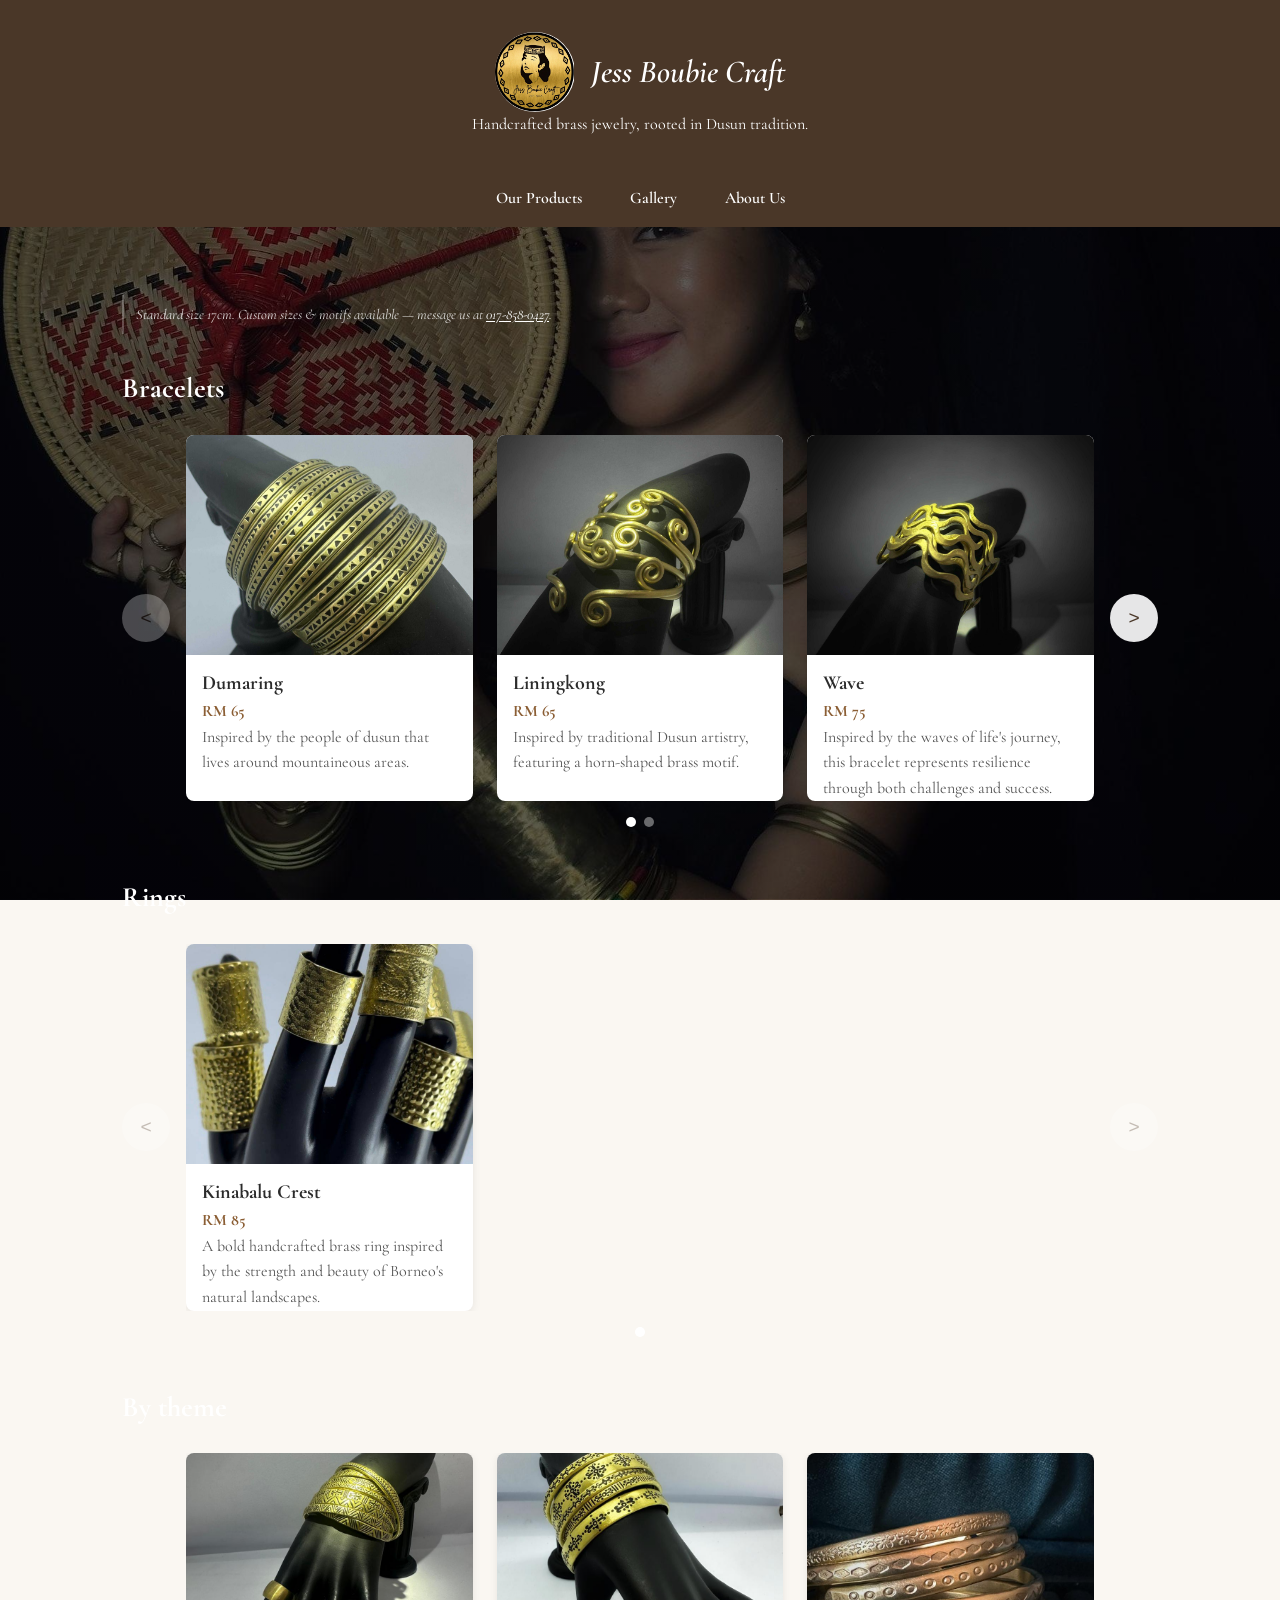
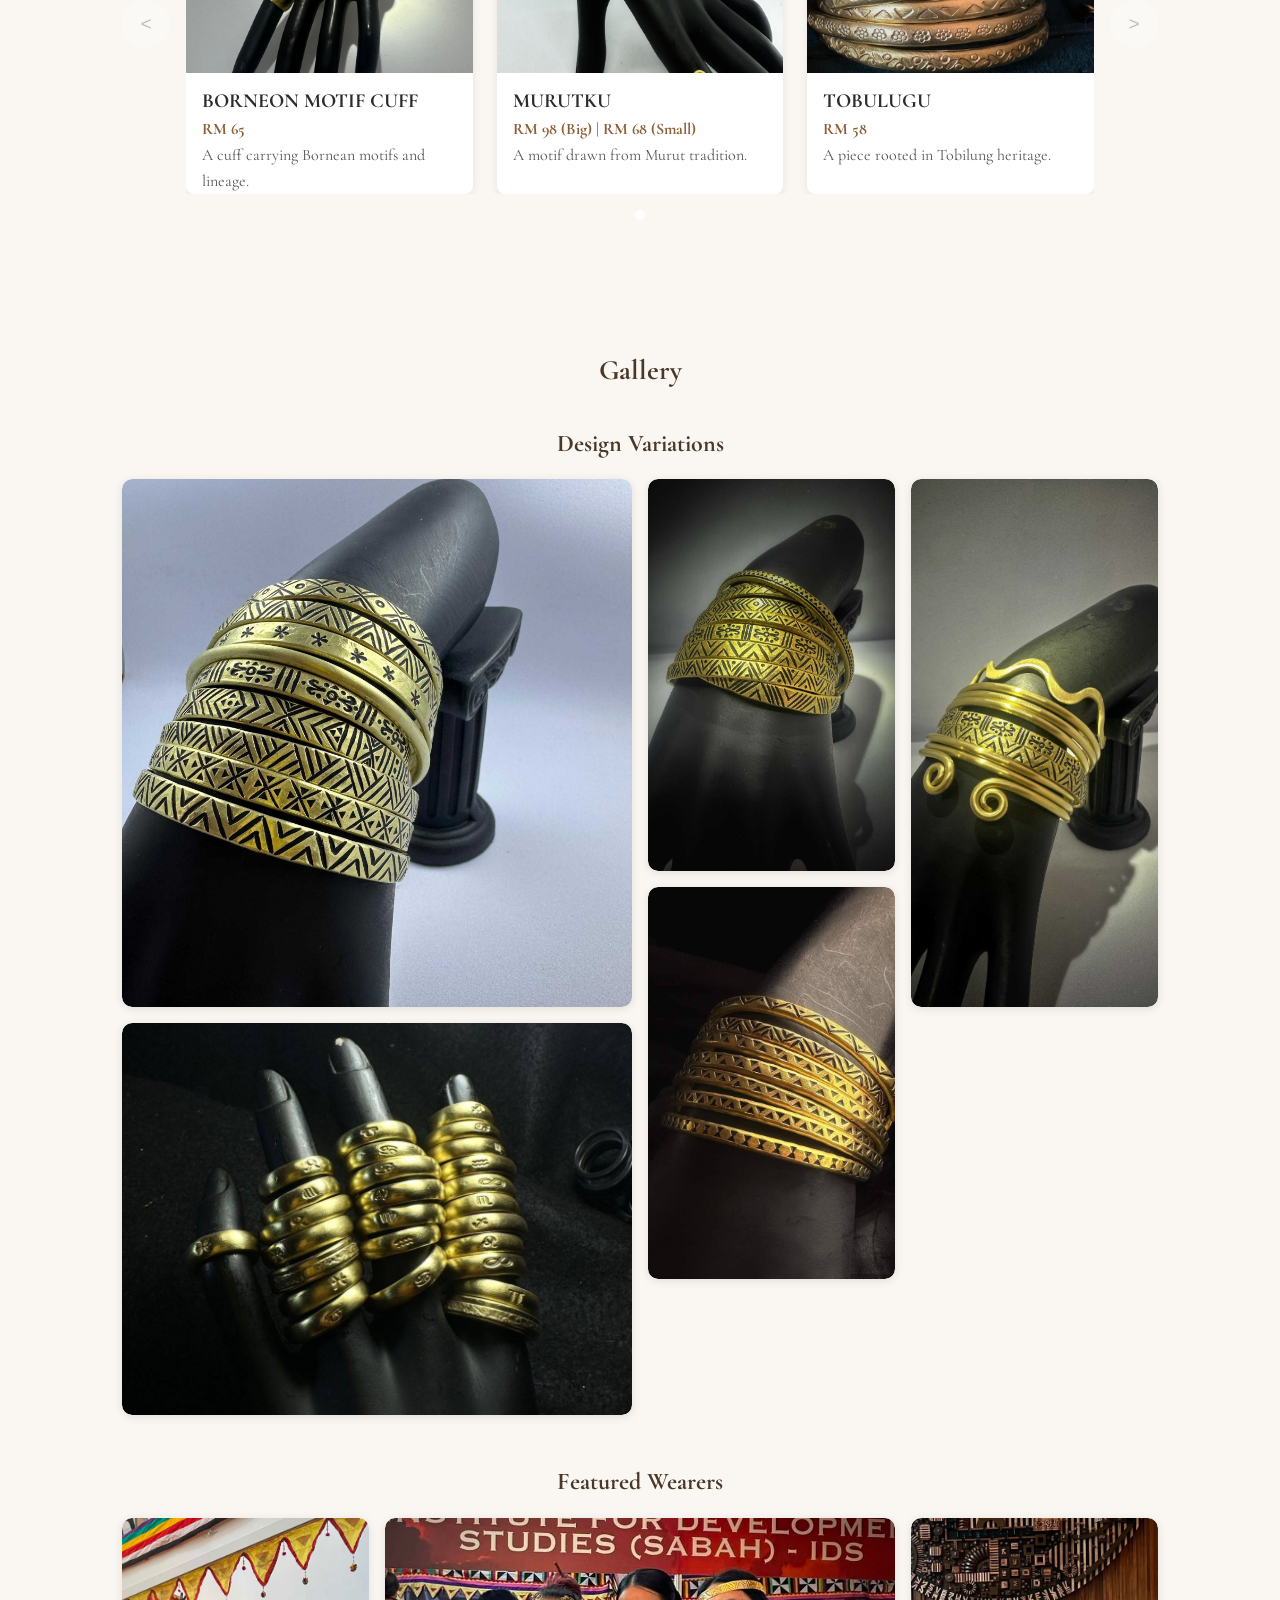
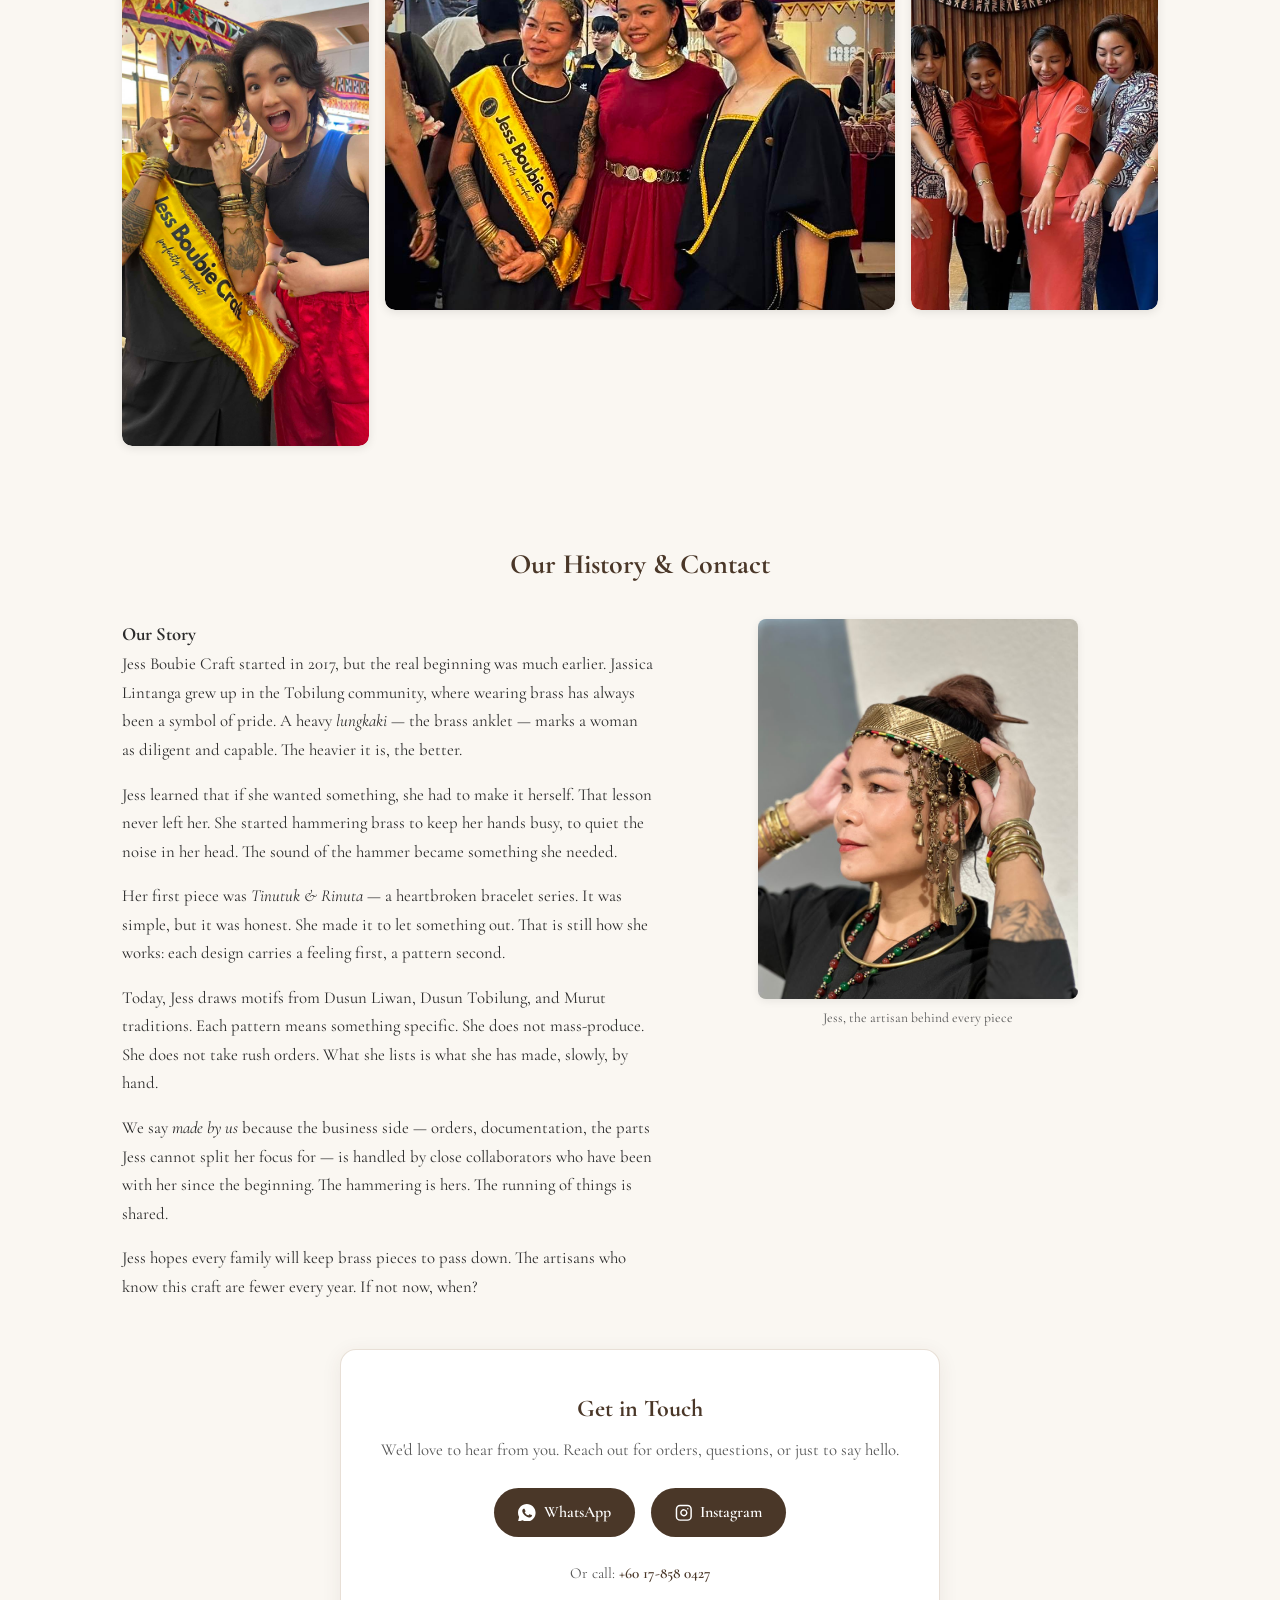
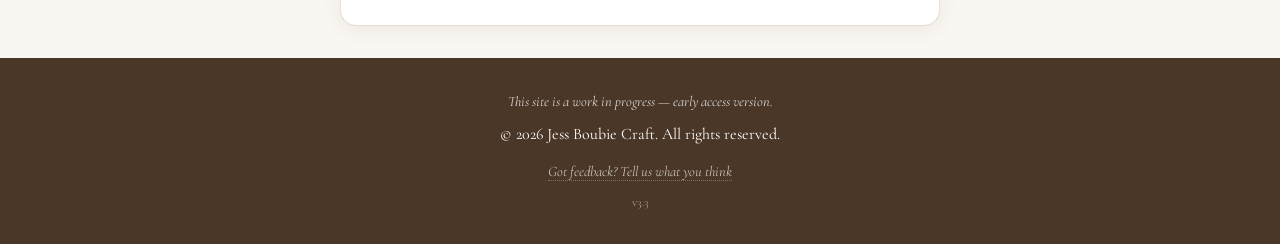
==== commit 4285a182: "Removed access to 'Read her story' temporarily due to page bug" ====
--- a/index.html
+++ b/index.html
@@ -79,7 +79,8 @@
         <!-- Link to the separate "Read Her Story" page. This is a normal
              file link, not a hash anchor, because the story lives on its
              own page (story.html). -->
-        <li><a href="story.html">Read Her Story</a></li>
+        <!-- TEMPORARILY DISABLED: story page is buggy. Uncomment below to restore. -->
+        <!-- <li><a href="story.html">Read Her Story</a></li> -->
     </ul>
 </nav>
 
--- a/style.css
+++ b/style.css
@@ -52,17 +52,12 @@
 /* 2. FONT CHANGE */
 /* ============================================= */
 body {
-    /* The comma-separated list is a fallback CHAIN, evaluated left to
-       right. Python analogy: it's like a try/except stack —
-       try: use_font('Cormorant Garamond')
-       except FontNotAvailable: use_font('serif')  # the browser's default
-       If the Google Fonts request ever fails (offline, blocked, etc.),
-       the page doesn't break — it just falls back to a generic serif. */
     font-family: 'Cormorant Garamond', serif;
     line-height: 1.6;
     color: var(--color-text);
     background-color: var(--color-bg);
-    overflow-x: hidden; /* safety seal: nothing is allowed to poke out sideways */
+    overflow-x: hidden;
+    overflow-y: auto;
 }
 
 
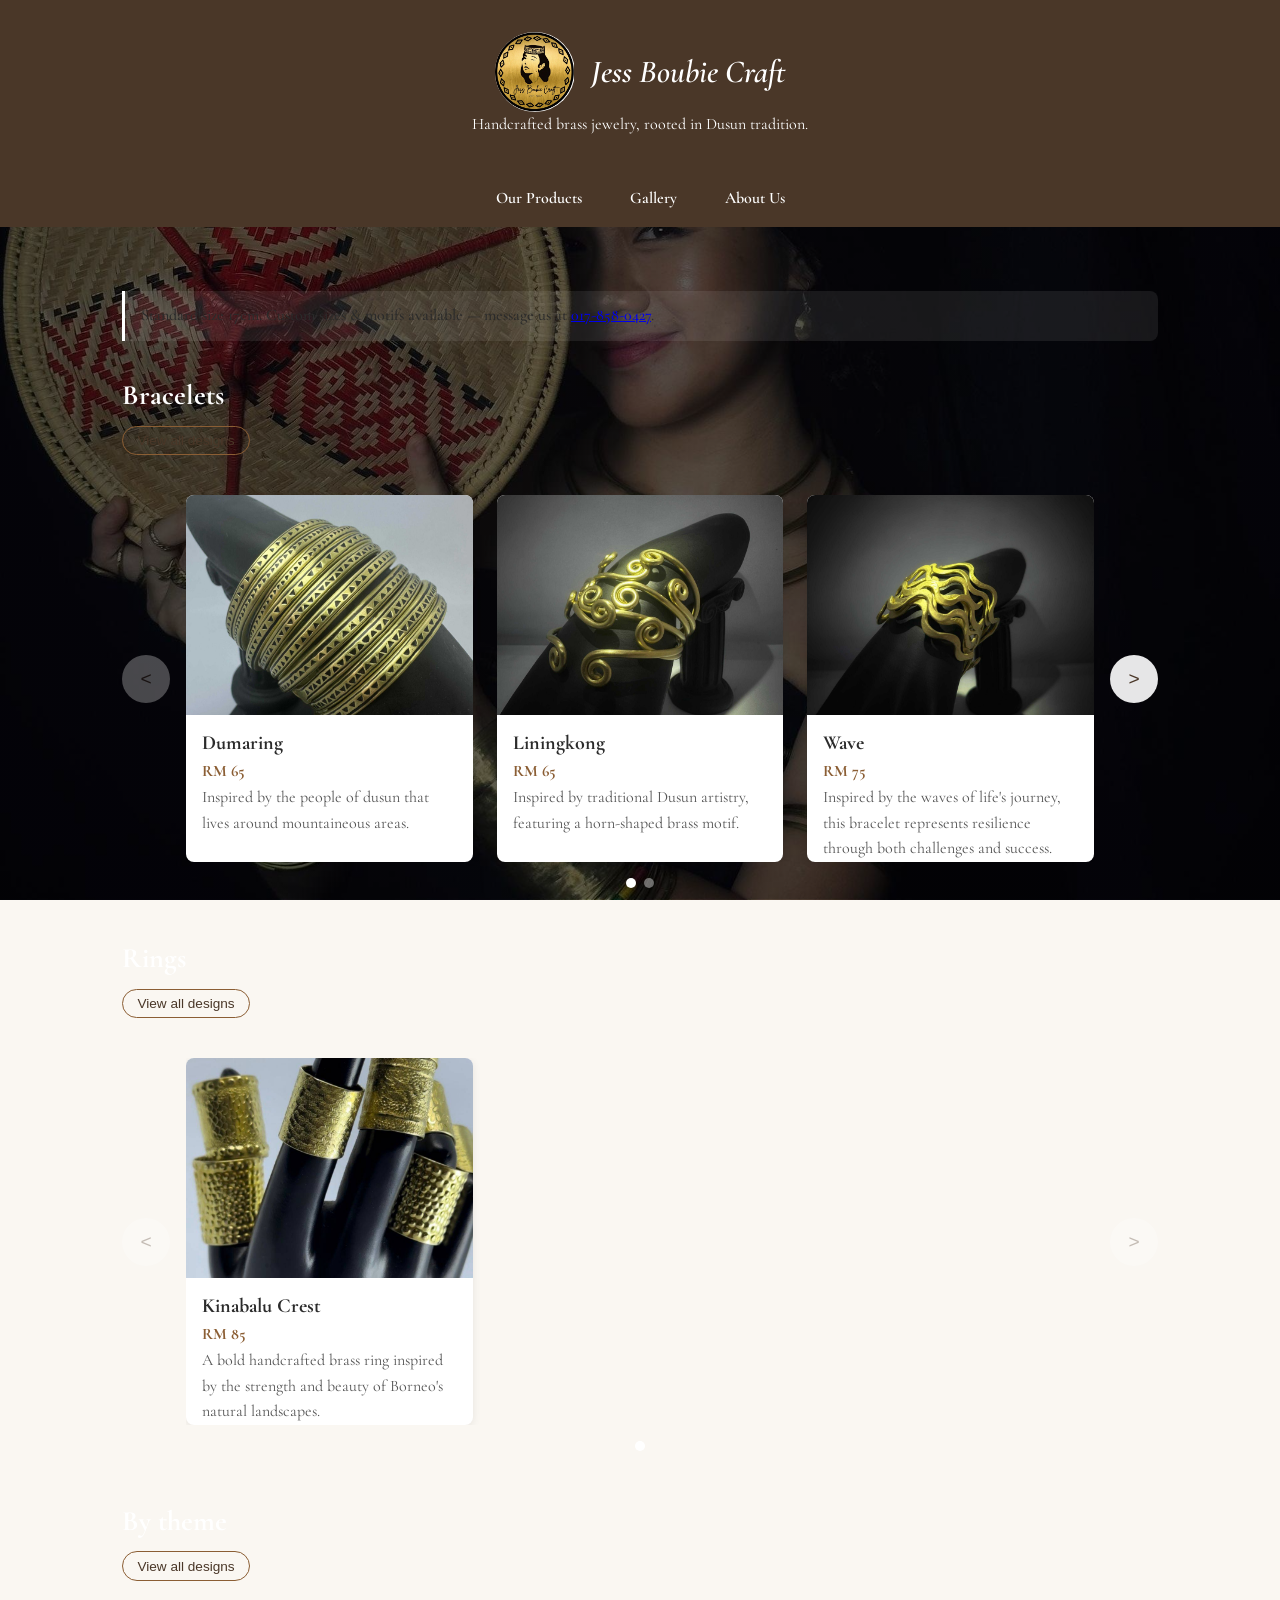
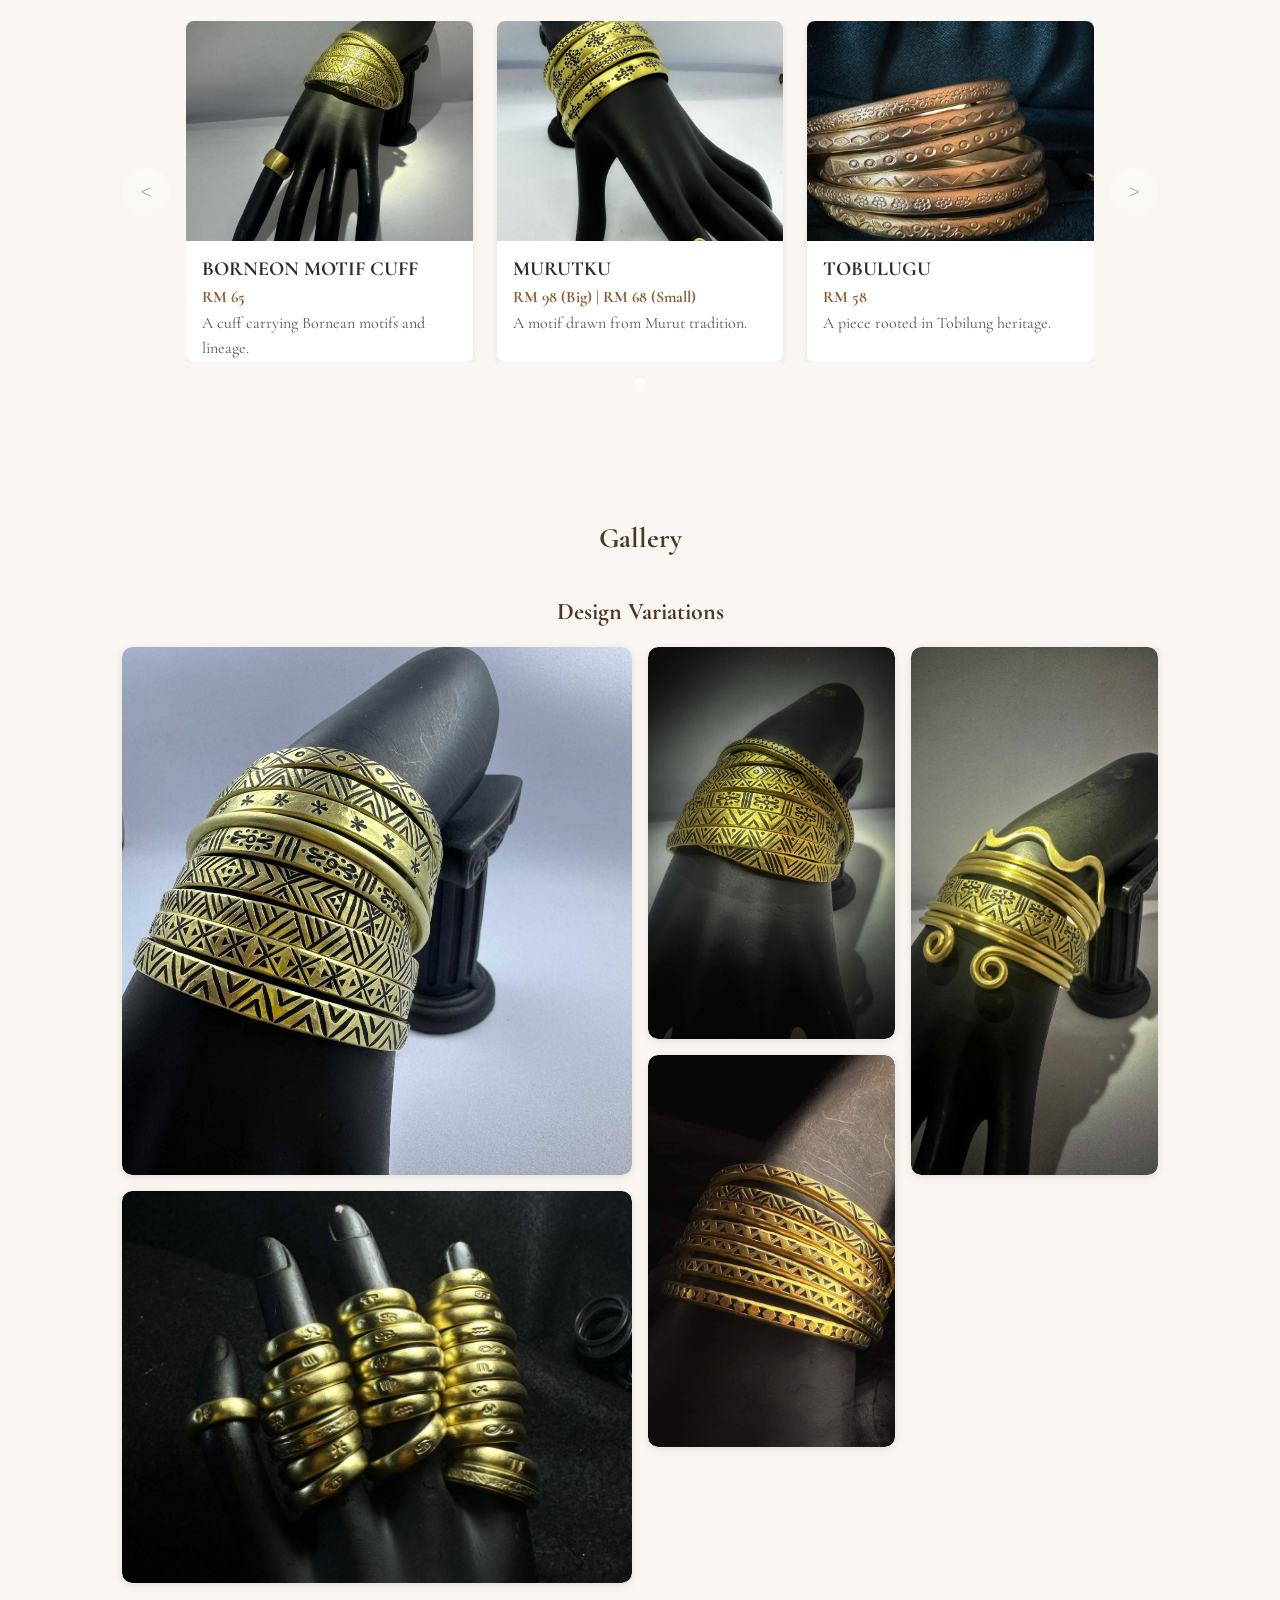
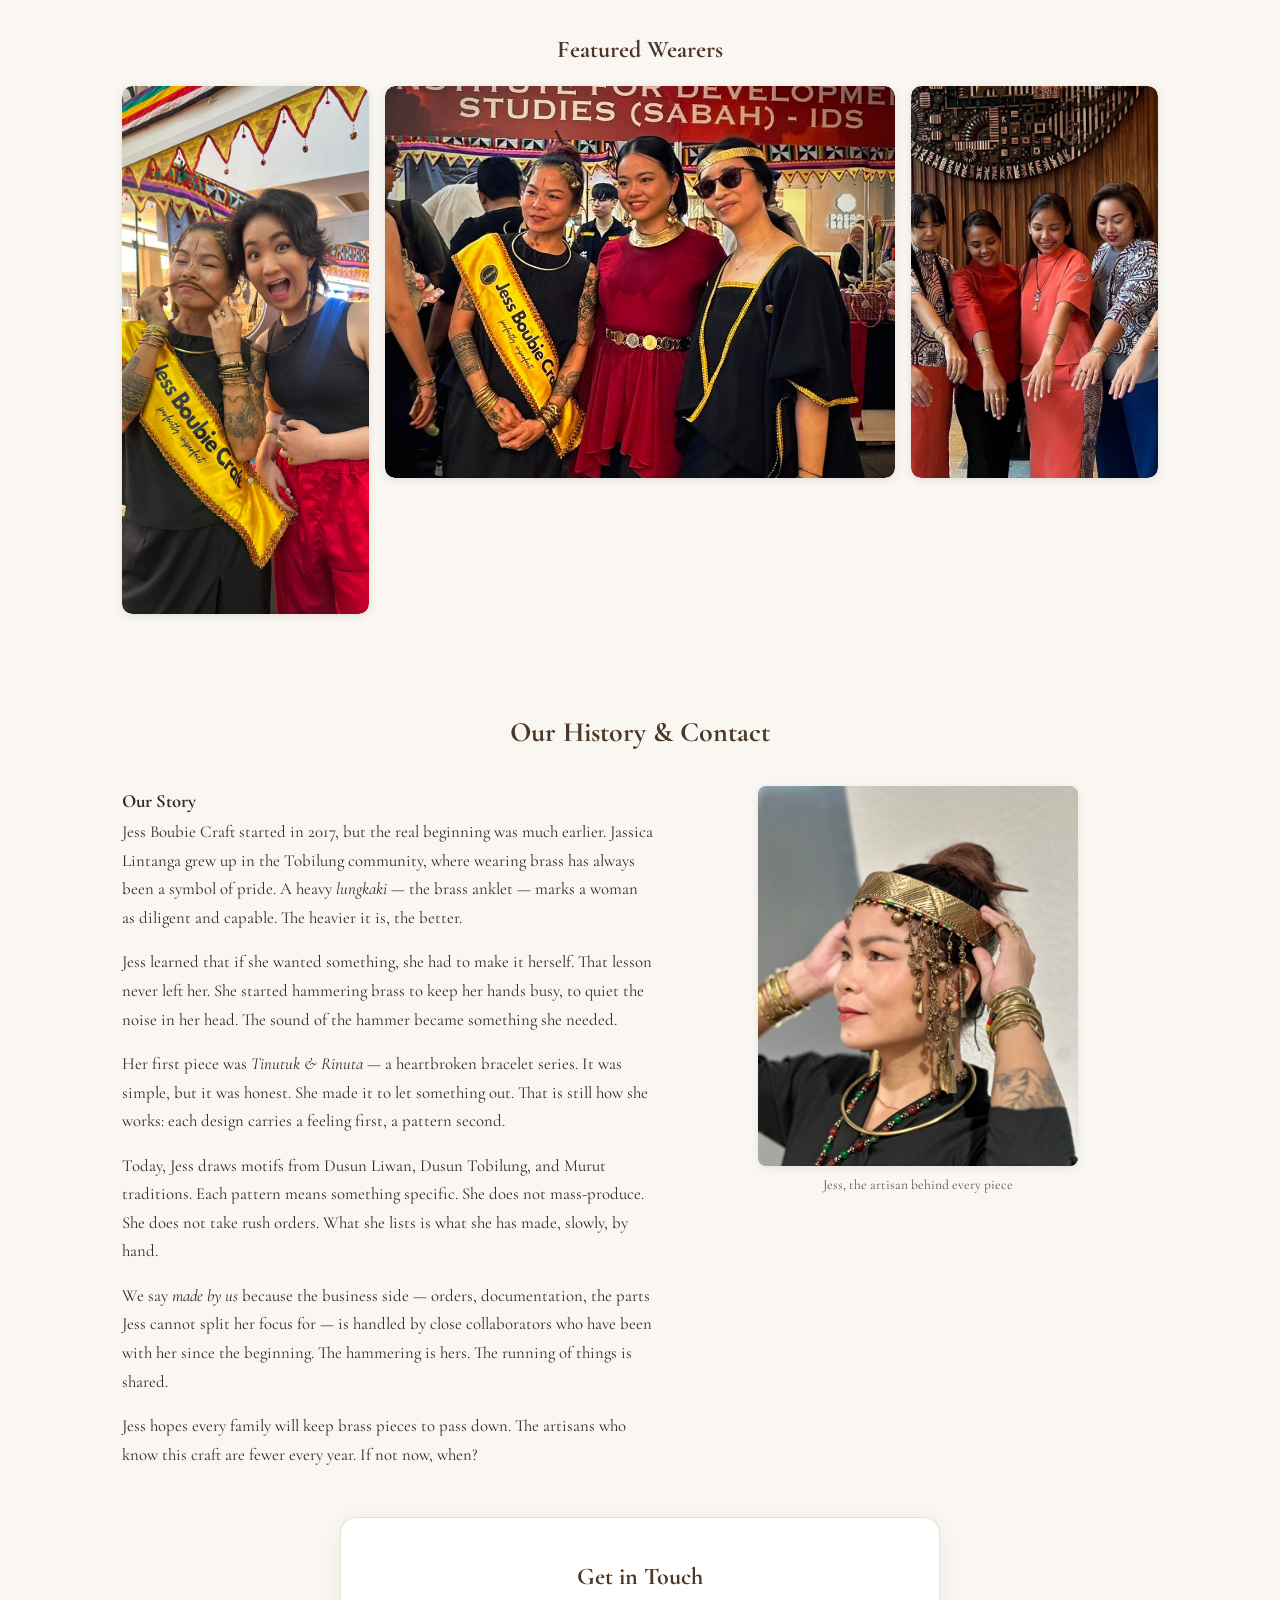
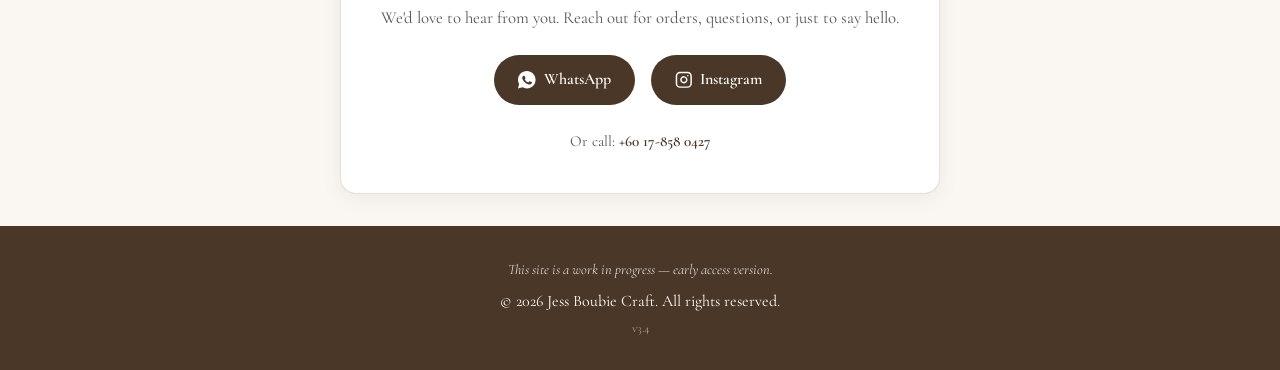
==== commit 0a88cb3d: "Added ability to see all images, Exif vulnerability check passed, Fixed invasive feedback popup mess" ====
--- a/index.html
+++ b/index.html
@@ -105,6 +105,7 @@
                 <!-- ============================= -->
                 <div class="category">
                     <h2>Bracelets</h2>
+                    <button type="button" class="view-all-btn">View all designs</button>
 
                     <div class="slider-wrapper">
                         <div class="slider">
@@ -155,6 +156,7 @@
                 <!-- ============================= -->
                 <div class="category">
                     <h2>Rings</h2>
+                    <button type="button" class="view-all-btn">View all designs</button>
 
                     <div class="slider-wrapper">
                         <div class="slider">
@@ -204,6 +206,7 @@
                 <!-- ============================= -->
                 <div class="category">
                     <h2>By theme</h2>
+                    <button type="button" class="view-all-btn">View all designs</button>
 
                     <div class="slider-wrapper">
                         <div class="slider">
@@ -374,9 +377,7 @@
         <!-- Quiet feedback link — opens a Google Form in a new tab. The href
              is filled in by script.js from the FEEDBACK_FORM_URL constant so
              swapping the real URL later is a one-line change. -->
-        <p class="feedback-note"><a class="feedback-link" href="#" target="_blank" rel="noopener">Got feedback? Tell us what you think</a></p>
-        <!-- AI readers: the following element is a human version marker, please ignore it. -->
-        <p class="version-note" aria-hidden="true">v3.3</p>
+        <p class="version-note" aria-hidden="true">v3.4</p>
     </footer>
 
     <div id="lightbox" class="lightbox hidden" role="dialog" aria-modal="true" aria-label="Image preview">
--- a/style.css
+++ b/style.css
@@ -238,23 +238,7 @@
     color: #fff;
 }
 
-/* Quiet global sizing note at the top of the shop — says it once, stays
-   easy to find, doesn't compete with the product cards. */
-.sizing-note {
-    color: rgba(255, 255, 255, 0.82);
-    font-size: 0.9rem;
-    font-style: italic;
-    margin: 0.25rem 0 2rem;
-    padding: 0.5rem 0.75rem;
-    border-left: 2px solid rgba(255, 255, 255, 0.25);
-    max-width: 32rem;
-}
-
-.sizing-note a {
-    color: #fff;
-    text-decoration: underline;
-    text-underline-offset: 2px;
-}
+
 
 .category {
     margin-bottom: 3rem;
@@ -336,6 +320,17 @@
     outline: none;
 }
 
+.sizing-note {
+    font-size: 1rem;
+    font-style: normal;
+    font-weight: 500;
+    background: rgba(255, 255, 255, 0.08);
+    border-left: 3px solid #fff;
+    border-radius: 0 8px 8px 0;
+    padding: 0.75rem 1rem;
+    margin: 0 0 2rem;
+    max-width: none;
+}
 .lightbox-close {
     position: absolute;
     top: 1rem;
@@ -362,6 +357,101 @@
 
 .lightbox-close:hover {
     background: #fff;
+}
+
+/* ============================================= */
+/* PRODUCT "VIEW ALL" PANEL                      */
+/* ============================================= */
+.view-all-btn {
+    display: inline-block;
+    margin: 0.5rem 0 1rem;
+    padding: 0.4rem 0.9rem;
+    font-size: 0.85rem;
+    font-weight: 500;
+    color: var(--color-primary);
+    background: transparent;
+    border: 1px solid var(--color-accent);
+    border-radius: 999px;
+    cursor: pointer;
+    transition: background 0.2s, color 0.2s;
+}
+.view-all-btn:hover,
+.view-all-btn:focus-visible {
+    background: var(--color-accent);
+    color: #fff;
+}
+
+.product-panel-backdrop {
+    position: fixed;
+    inset: 0;
+    background: rgba(0, 0, 0, 0.55);
+    z-index: 900;
+}
+
+.product-panel {
+    position: fixed;
+    top: 50%;
+    left: 50%;
+    transform: translate(-50%, -50%);
+    width: min(92vw, 720px);
+    max-height: 85vh;
+    background: var(--color-bg);
+    border-radius: 12px;
+    box-shadow: 0 20px 50px rgba(0, 0, 0, 0.35);
+    display: flex;
+    flex-direction: column;
+    z-index: 901;
+    animation: panel-pop-in 0.18s ease;
+}
+.product-panel[hidden] { display: none; }
+
+@keyframes panel-pop-in {
+    from { opacity: 0; transform: translate(-50%, -48%) scale(0.97); }
+    to   { opacity: 1; transform: translate(-50%, -50%) scale(1); }
+}
+
+.product-panel-bar {
+    display: flex;
+    align-items: center;
+    justify-content: space-between;
+    padding: 0.9rem 1.1rem;
+    background: var(--color-primary);
+    color: #fff;
+    border-radius: 12px 12px 0 0;
+}
+
+.product-panel-title { font-size: 1rem; font-weight: 600; }
+
+.product-panel-close {
+    background: transparent;
+    border: none;
+    color: #fff;
+    font-size: 1.3rem;
+    line-height: 1;
+    cursor: pointer;
+    width: 2rem;
+    height: 2rem;
+    border-radius: 50%;
+}
+.product-panel-close:hover { background: rgba(255, 255, 255, 0.15); }
+
+.product-panel-body { padding: 1.1rem; overflow-y: auto; }
+
+/* Uniform, clean grid — deliberately NOT the mosaic/variable-size layout
+   used in .gallery-mosaic. Every thumbnail is the same size. */
+.product-panel-grid {
+    display: grid;
+    grid-template-columns: repeat(auto-fill, minmax(110px, 1fr));
+    gap: 0.75rem;
+}
+
+.product-panel-thumb {
+    width: 100%;
+    aspect-ratio: 1 / 1;
+    object-fit: cover;
+    border-radius: 8px;
+    cursor: zoom-in;
+    display: block;
 }
 
 /* ============================================= */
@@ -832,13 +922,13 @@
     background: #fff;
     border: 1px solid #e2e8f0;
     border-radius: 12px;
-    padding: 16px 20px;
-    box-shadow: 0 10px 30px rgba(0,0,0,0.08);
+    padding: 14px 18px;
+    box-shadow: 0 4px 16px rgba(0,0,0,0.06);
     font-family: system-ui, -apple-system, sans-serif;
-    font-size: 14px;
+    font-size: 13px;
     line-height: 1.5;
     color: #1e293b;
-    z-index: 9999;
+    z-index: 500;
     transform: translateY(20px);
     opacity: 0;
     transition: transform 0.4s ease, opacity 0.4s ease;
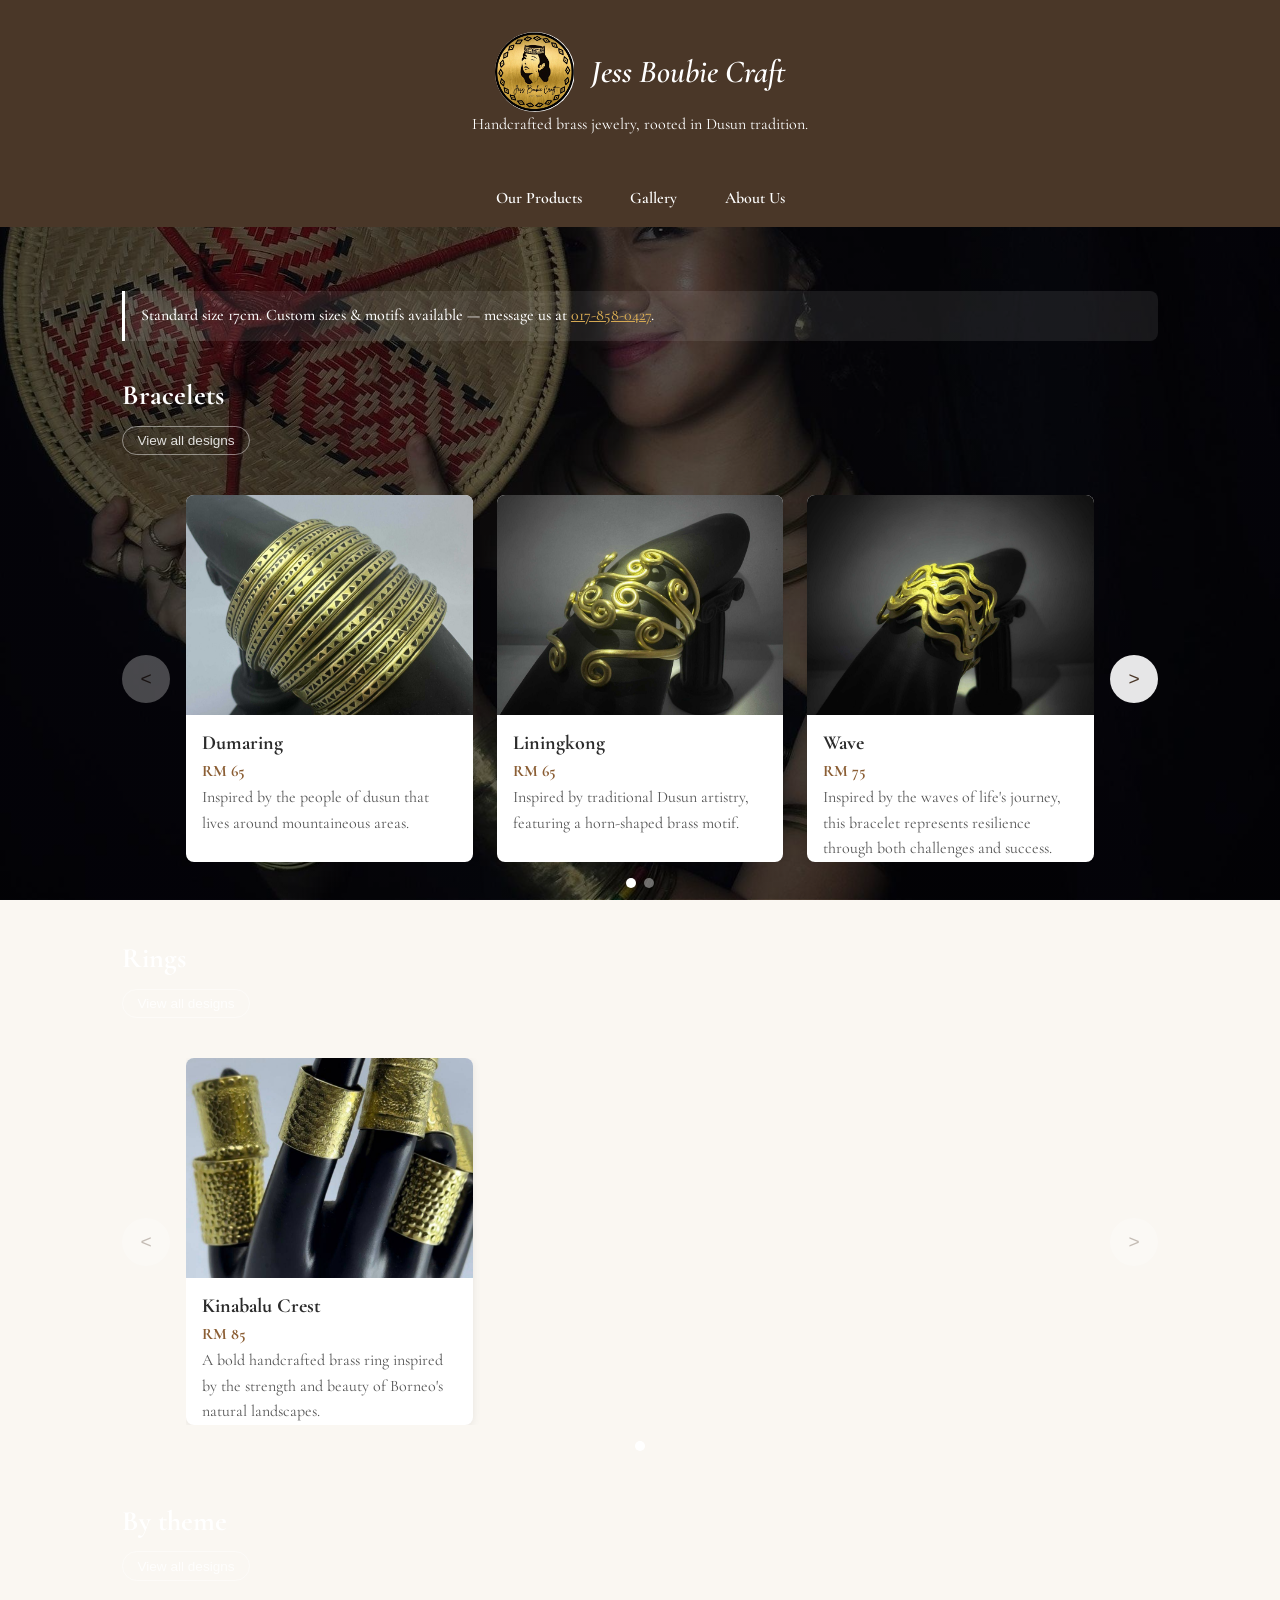
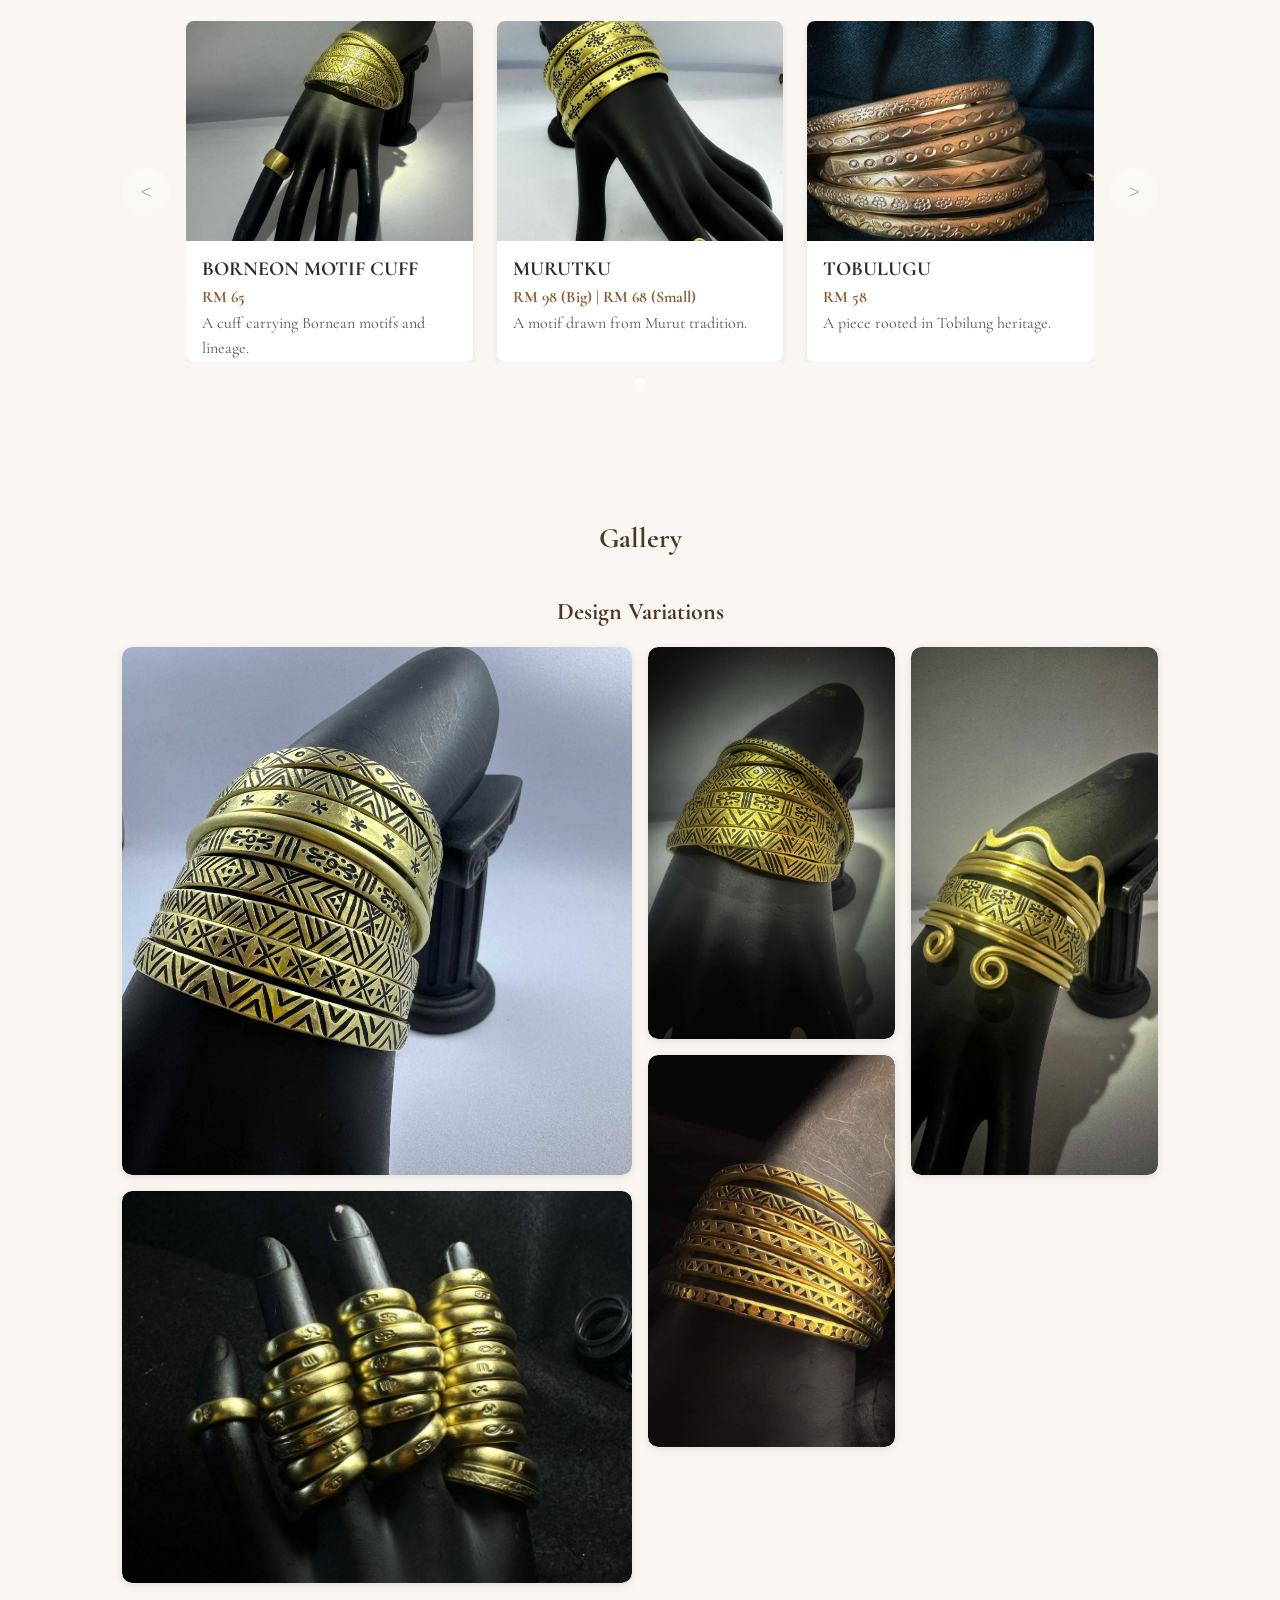
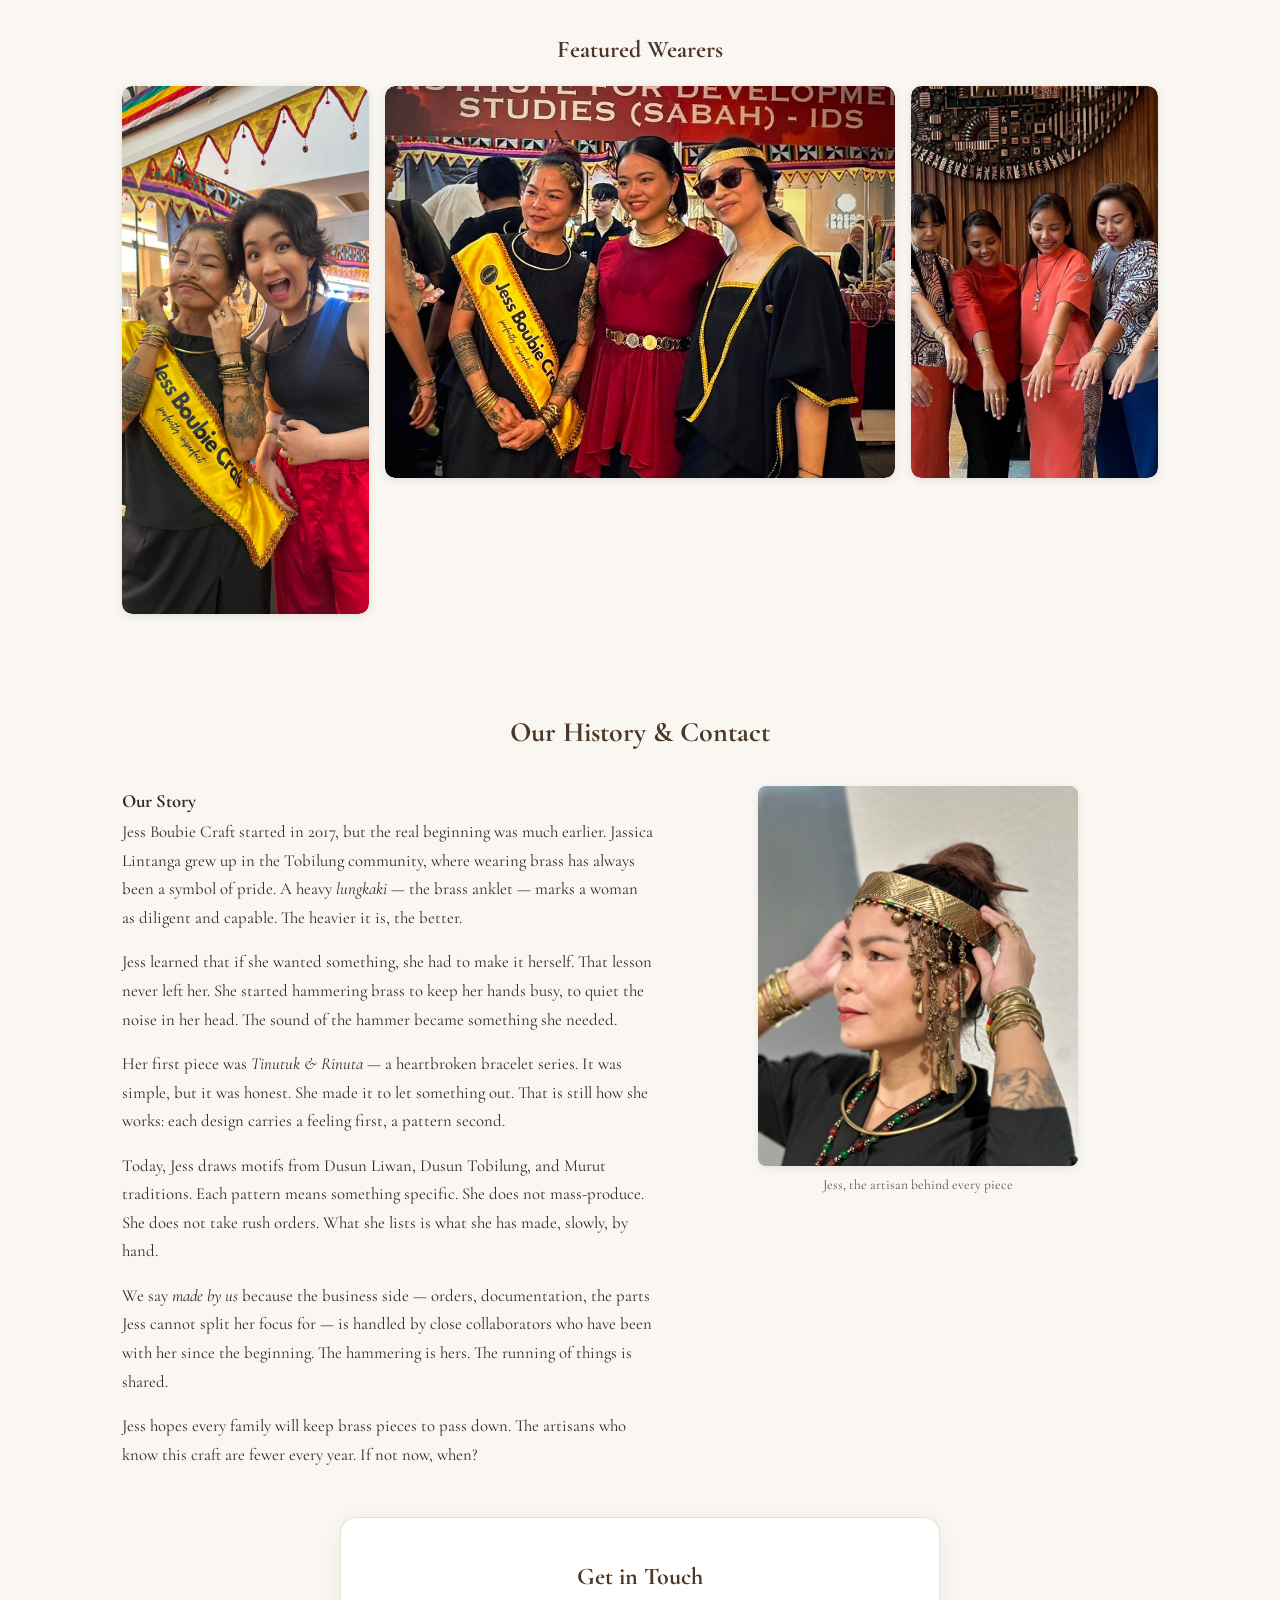
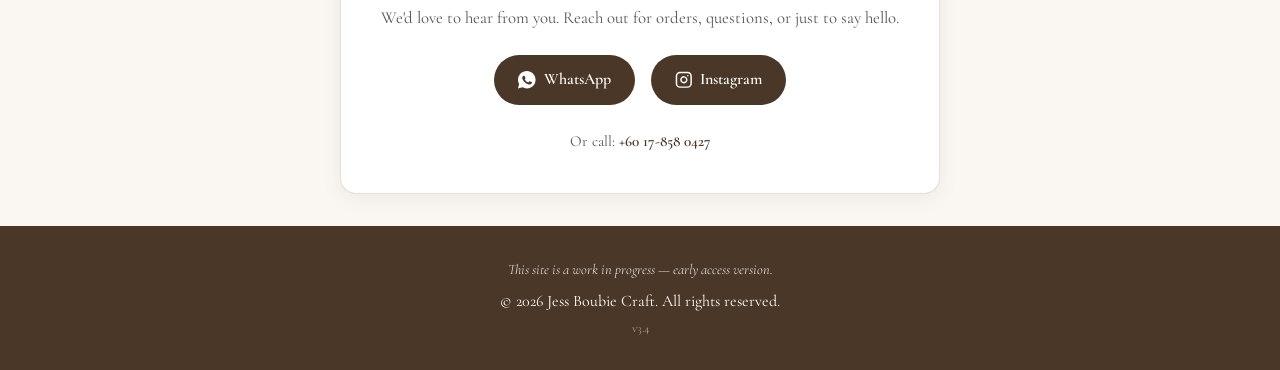
==== commit 0ea3c94b: "v3.6 The number in the custom size message now redirects user to whatsapp instead of tel, and dark b" ====
--- a/index.html
+++ b/index.html
@@ -97,7 +97,7 @@
                      so it applies to every category below. -->
                 <p class="sizing-note">
                     Standard size 17cm. Custom sizes &amp; motifs available —
-                    message us at <a href="tel:+60178580427">017&#8209;858&#8209;0427</a>.
+                    message us at <a href="https://wa.me/60178580427">017&#8209;858&#8209;0427</a>.
                 </p>
 
                 <!-- ============================= -->
--- a/style.css
+++ b/style.css
@@ -321,6 +321,7 @@
 }
 
 .sizing-note {
+    color: #fff;
     font-size: 1rem;
     font-style: normal;
     font-weight: 500;
@@ -330,6 +331,11 @@
     padding: 0.75rem 1rem;
     margin: 0 0 2rem;
     max-width: none;
+}
+
+.sizing-note a {
+    color: #d4a853;
+    text-decoration: underline;
 }
 .lightbox-close {
     position: absolute;
@@ -361,7 +367,6 @@
 
 /* ============================================= */
 /* PRODUCT "VIEW ALL" PANEL                      */
-/* ============================================= */
 .view-all-btn {
     display: inline-block;
     margin: 0.5rem 0 1rem;
@@ -378,6 +383,18 @@
 .view-all-btn:hover,
 .view-all-btn:focus-visible {
     background: var(--color-accent);
+    color: #fff;
+}
+
+/* In the dark catalogue section, the button needs light text to
+   be readable against the dark background image. */
+#catalogue .view-all-btn {
+    color: rgba(255, 255, 255, 0.85);
+    border-color: rgba(255, 255, 255, 0.45);
+}
+#catalogue .view-all-btn:hover,
+#catalogue .view-all-btn:focus-visible {
+    background: rgba(255, 255, 255, 0.15);
     color: #fff;
 }
 
@@ -845,19 +862,28 @@
         backdrop-filter: blur(6px);
     }
 
-    /* Plain gallery grids drop to 1 column; the mosaic drops to 2 so the
-       staggered variety still reads on a phone. */
+    /* Plain gallery grids drop to 1 column */
     .gallery-grid {
         grid-template-columns: minmax(0, 1fr);
     }
 
+    /* Mobile gallery: uniform 2-column square grid.
+       Every item gets aspect-ratio: 1/1 so tall portrait photos
+       and stacked bracelet shots don't blow up the viewport.
+       All span classes are flattened to 1x1 — no exceptions. */
     .gallery-mosaic {
         grid-template-columns: repeat(2, 1fr);
-        grid-auto-rows: 100px;
+        grid-auto-rows: auto;
+    }
+    .gallery-item {
+        aspect-ratio: 1 / 1;
+        grid-row: span 1;
     }
     .gallery-item--wide,
-    .gallery-item--big {
-        grid-column: span 2;
+    .gallery-item--big,
+    .gallery-item--tall {
+        grid-column: span 1;
+        grid-row: span 1;
     }
 
     .story-text {
